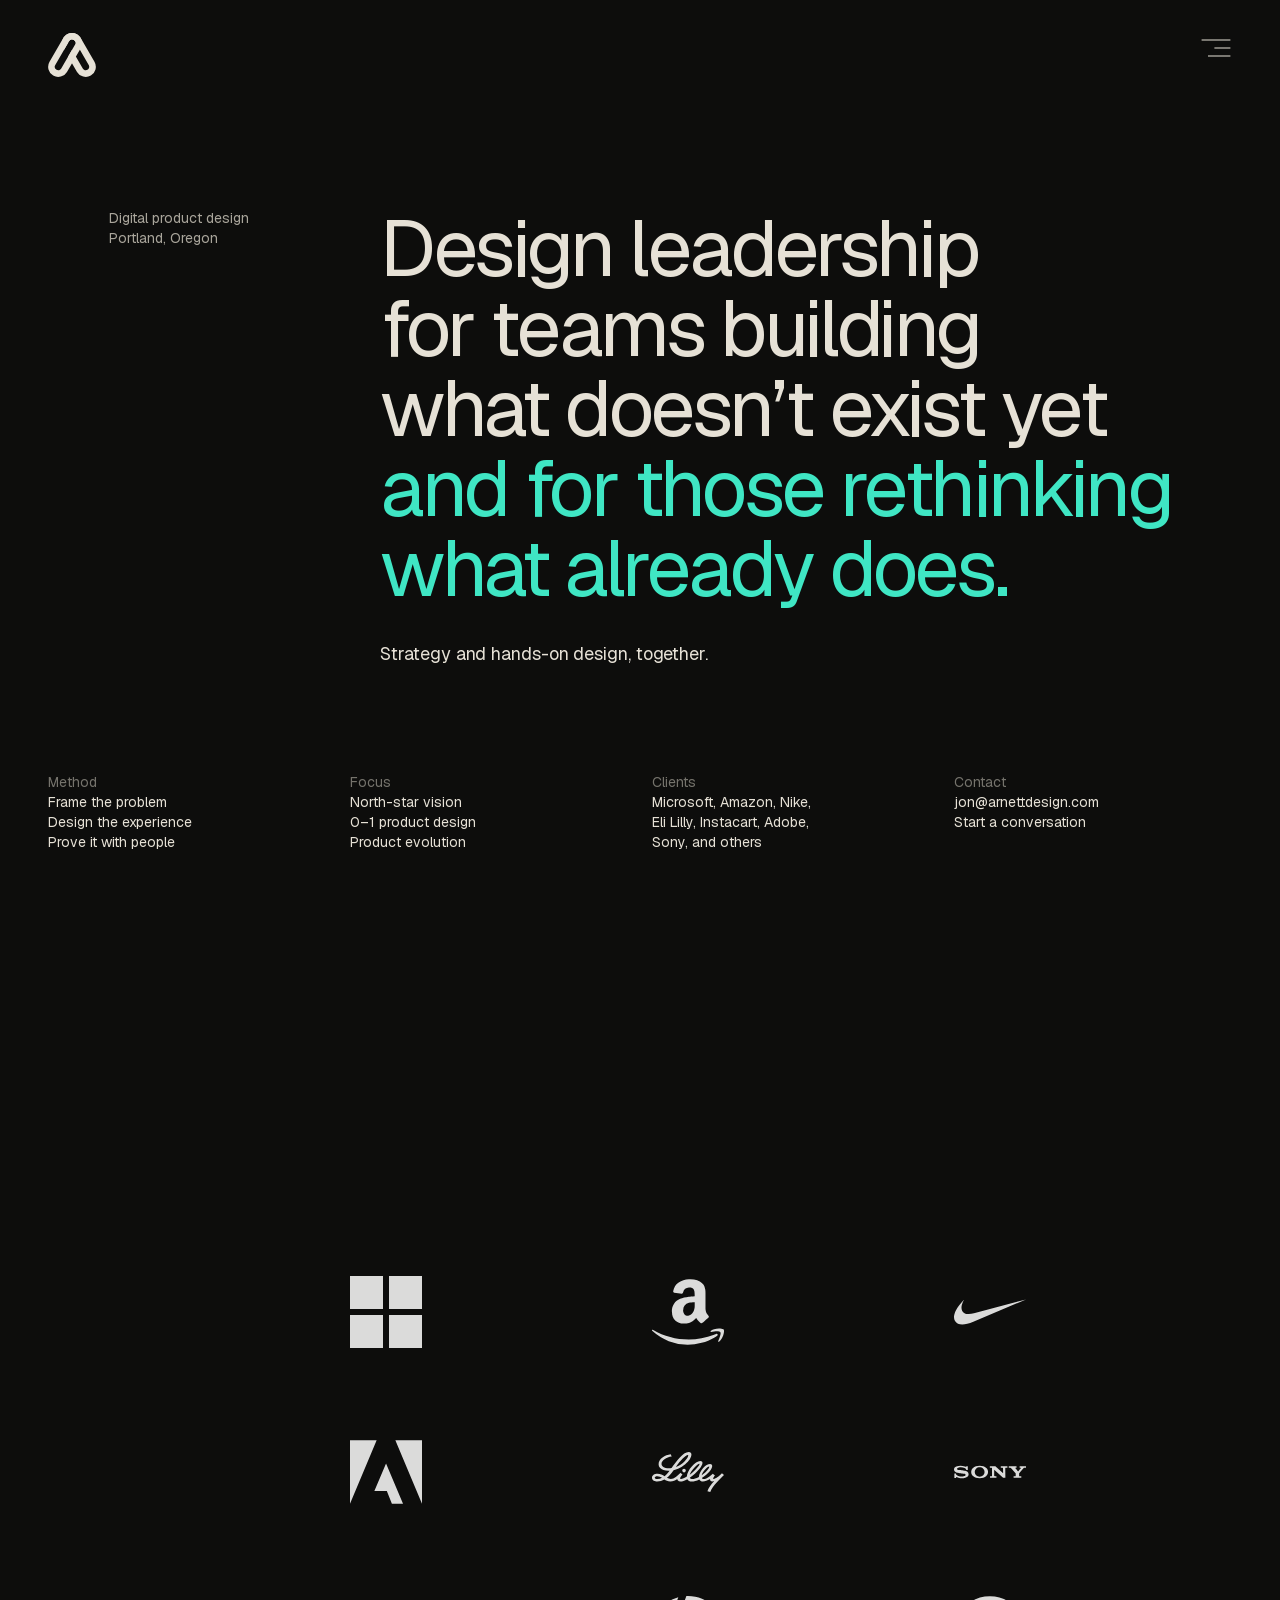
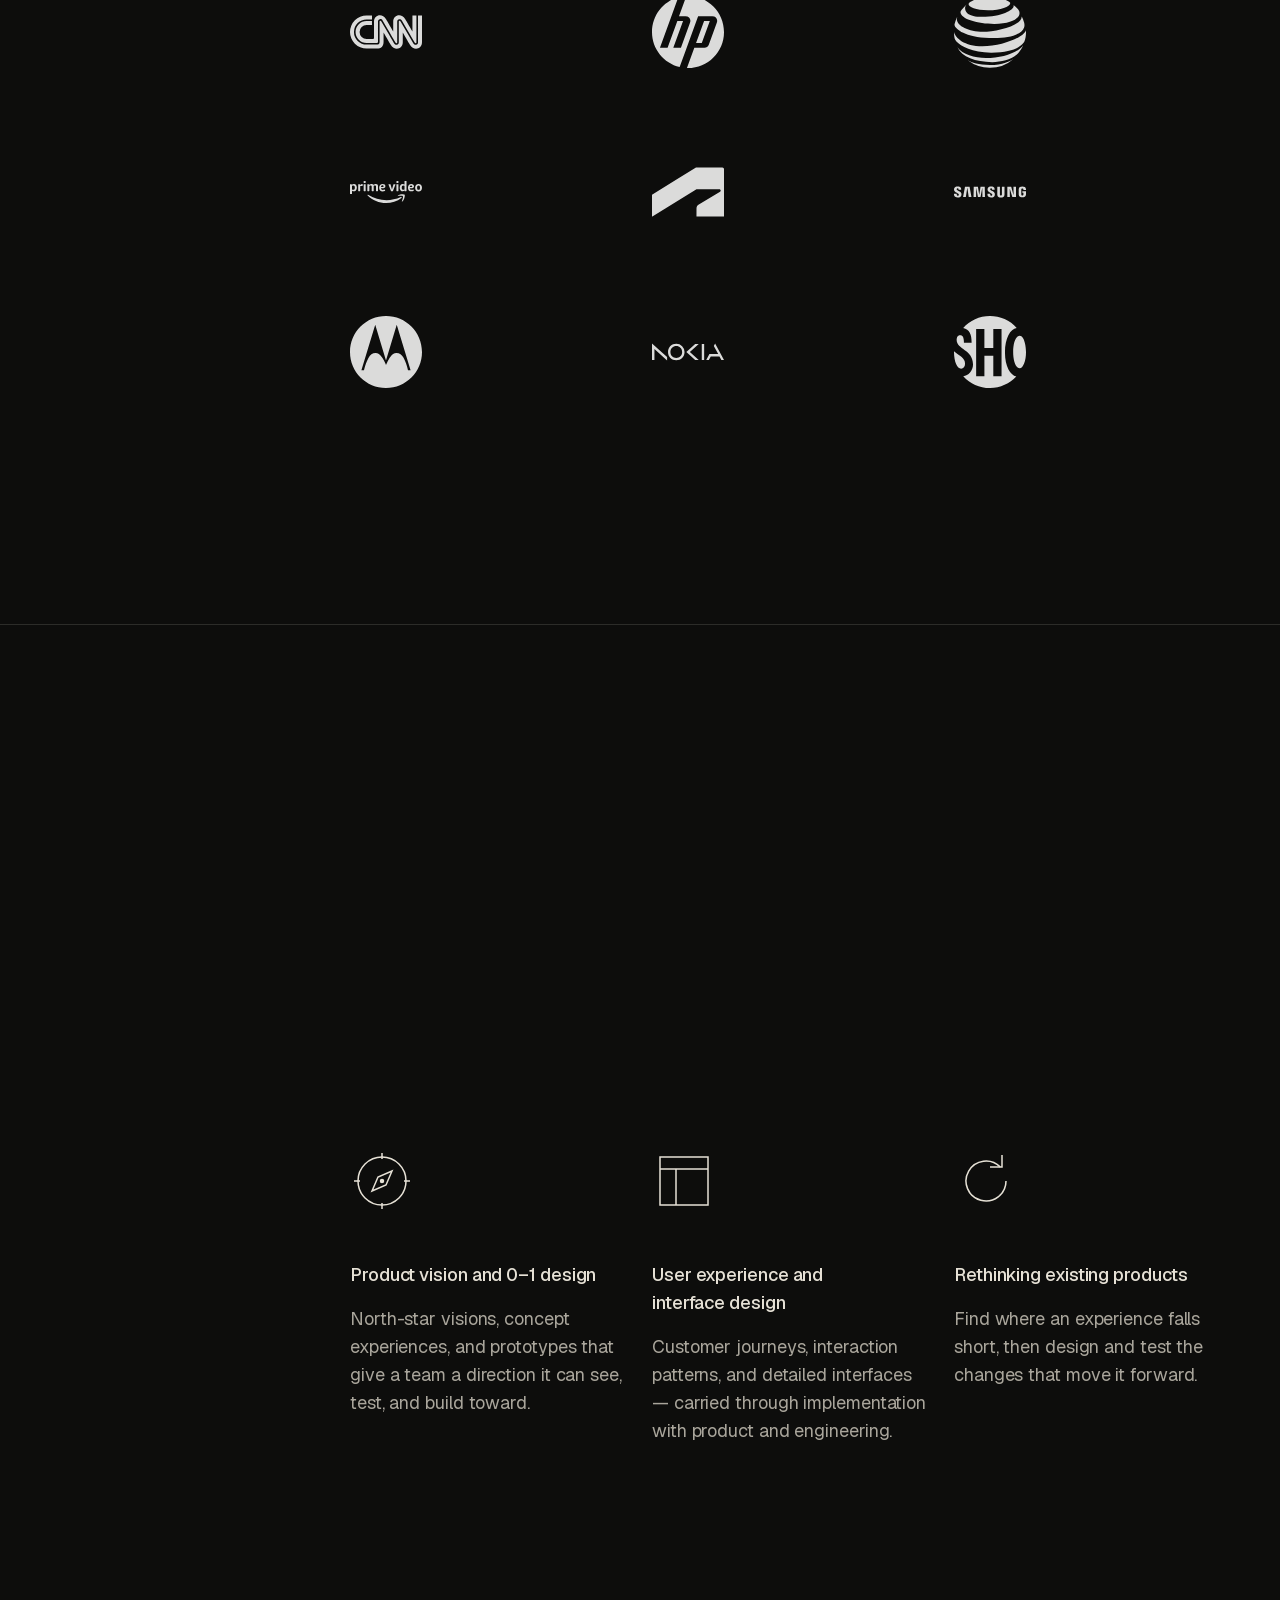
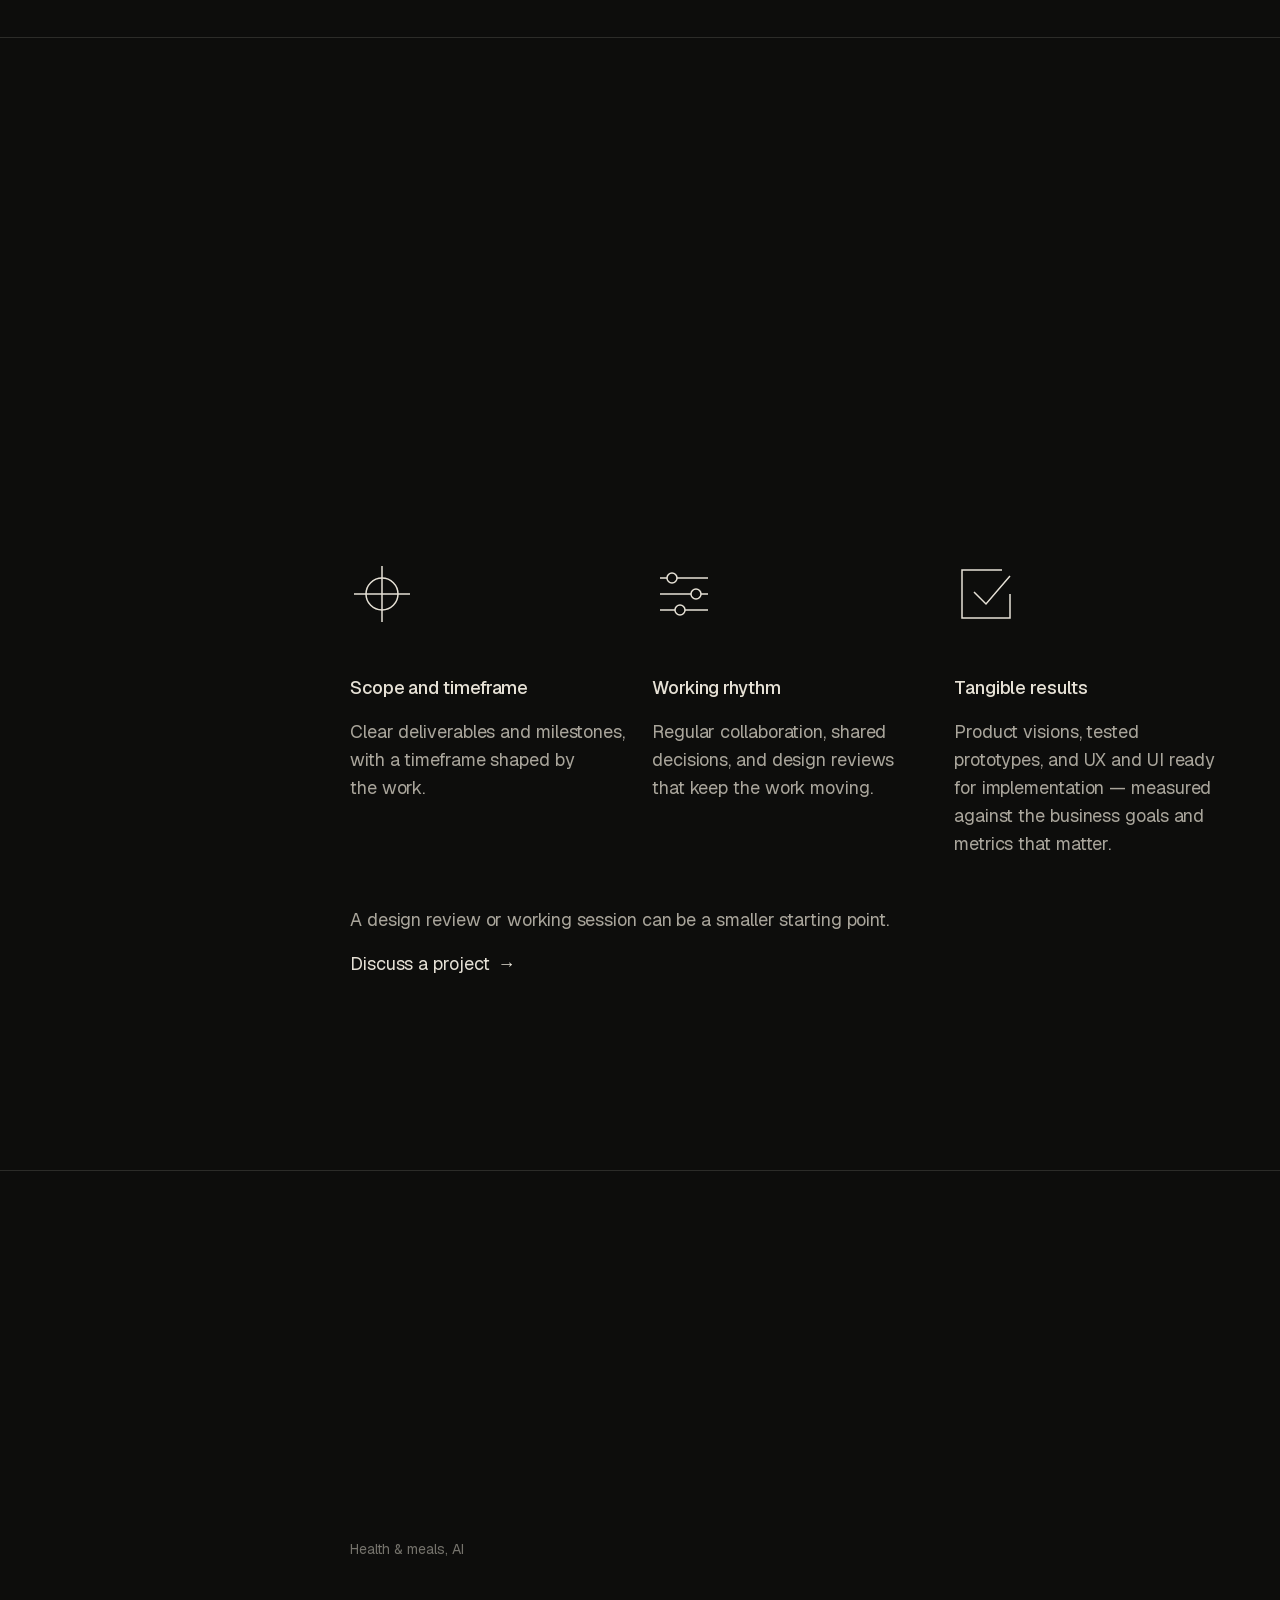
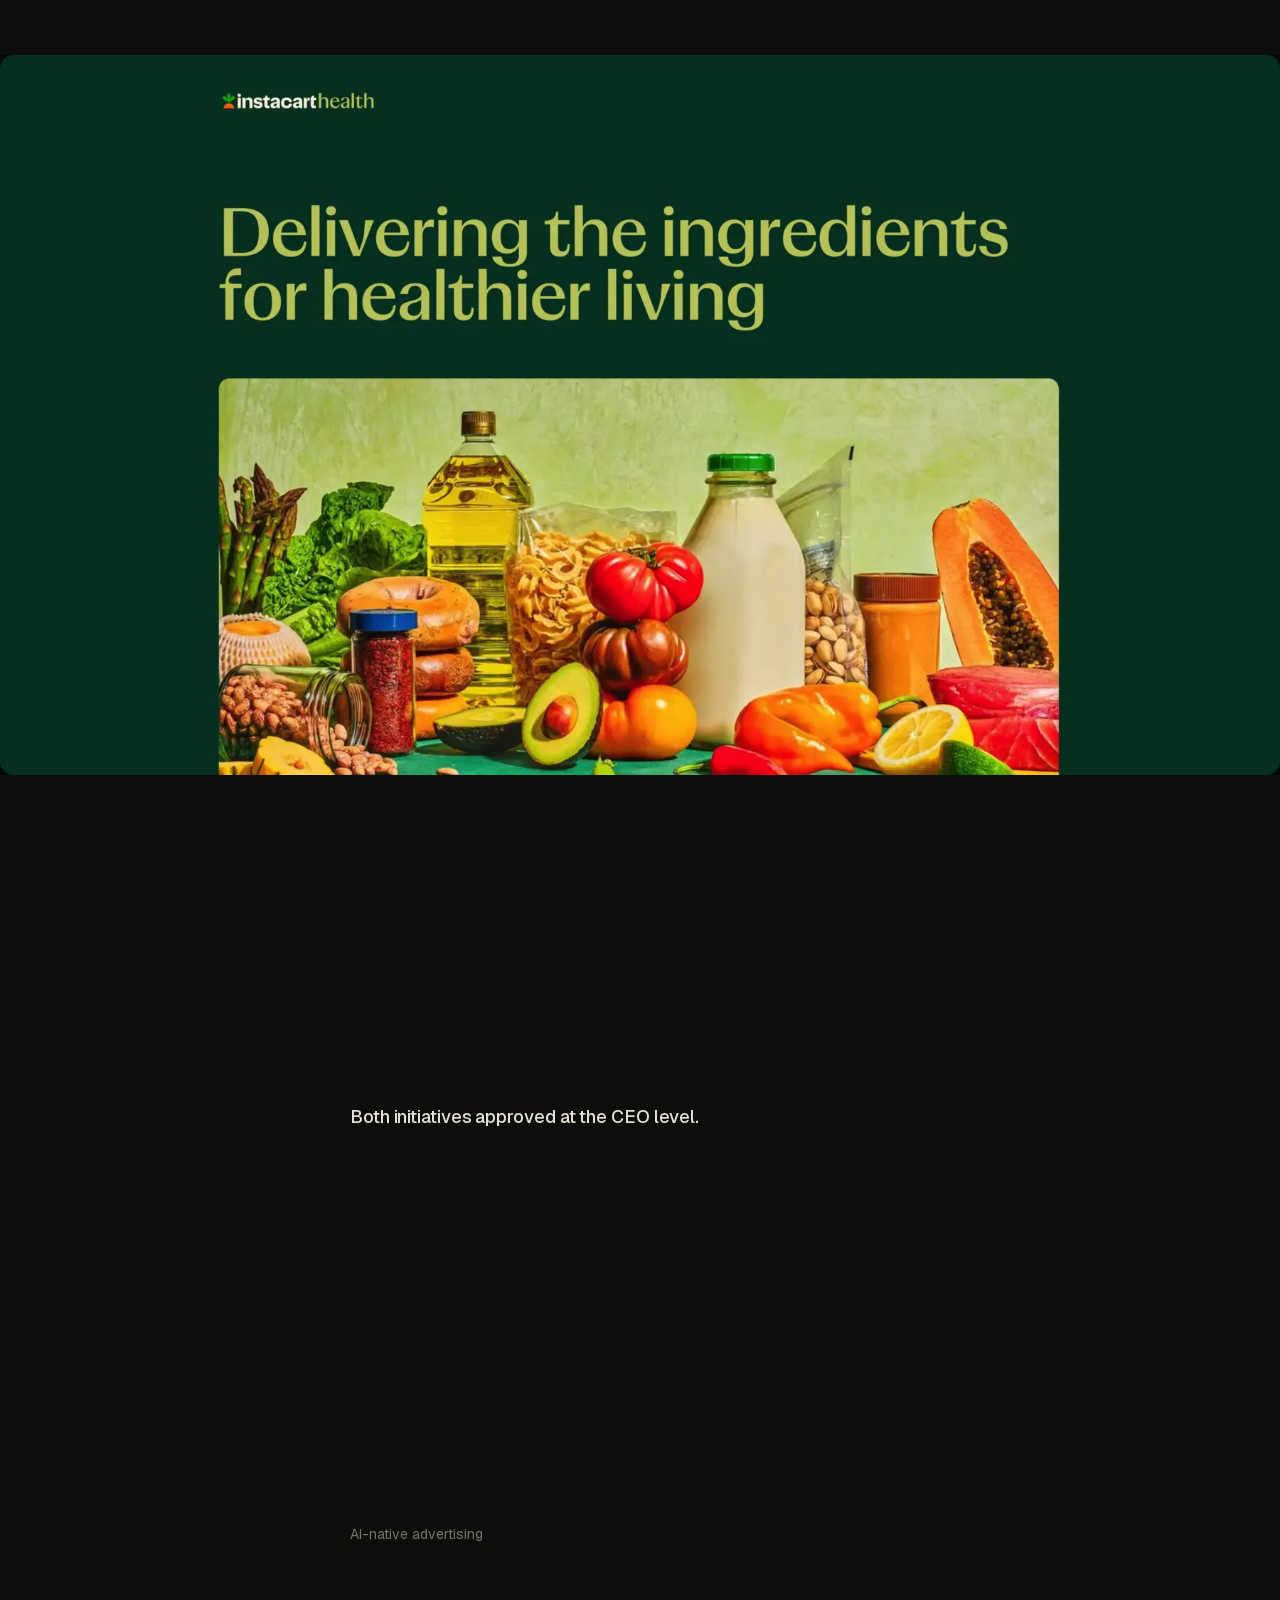
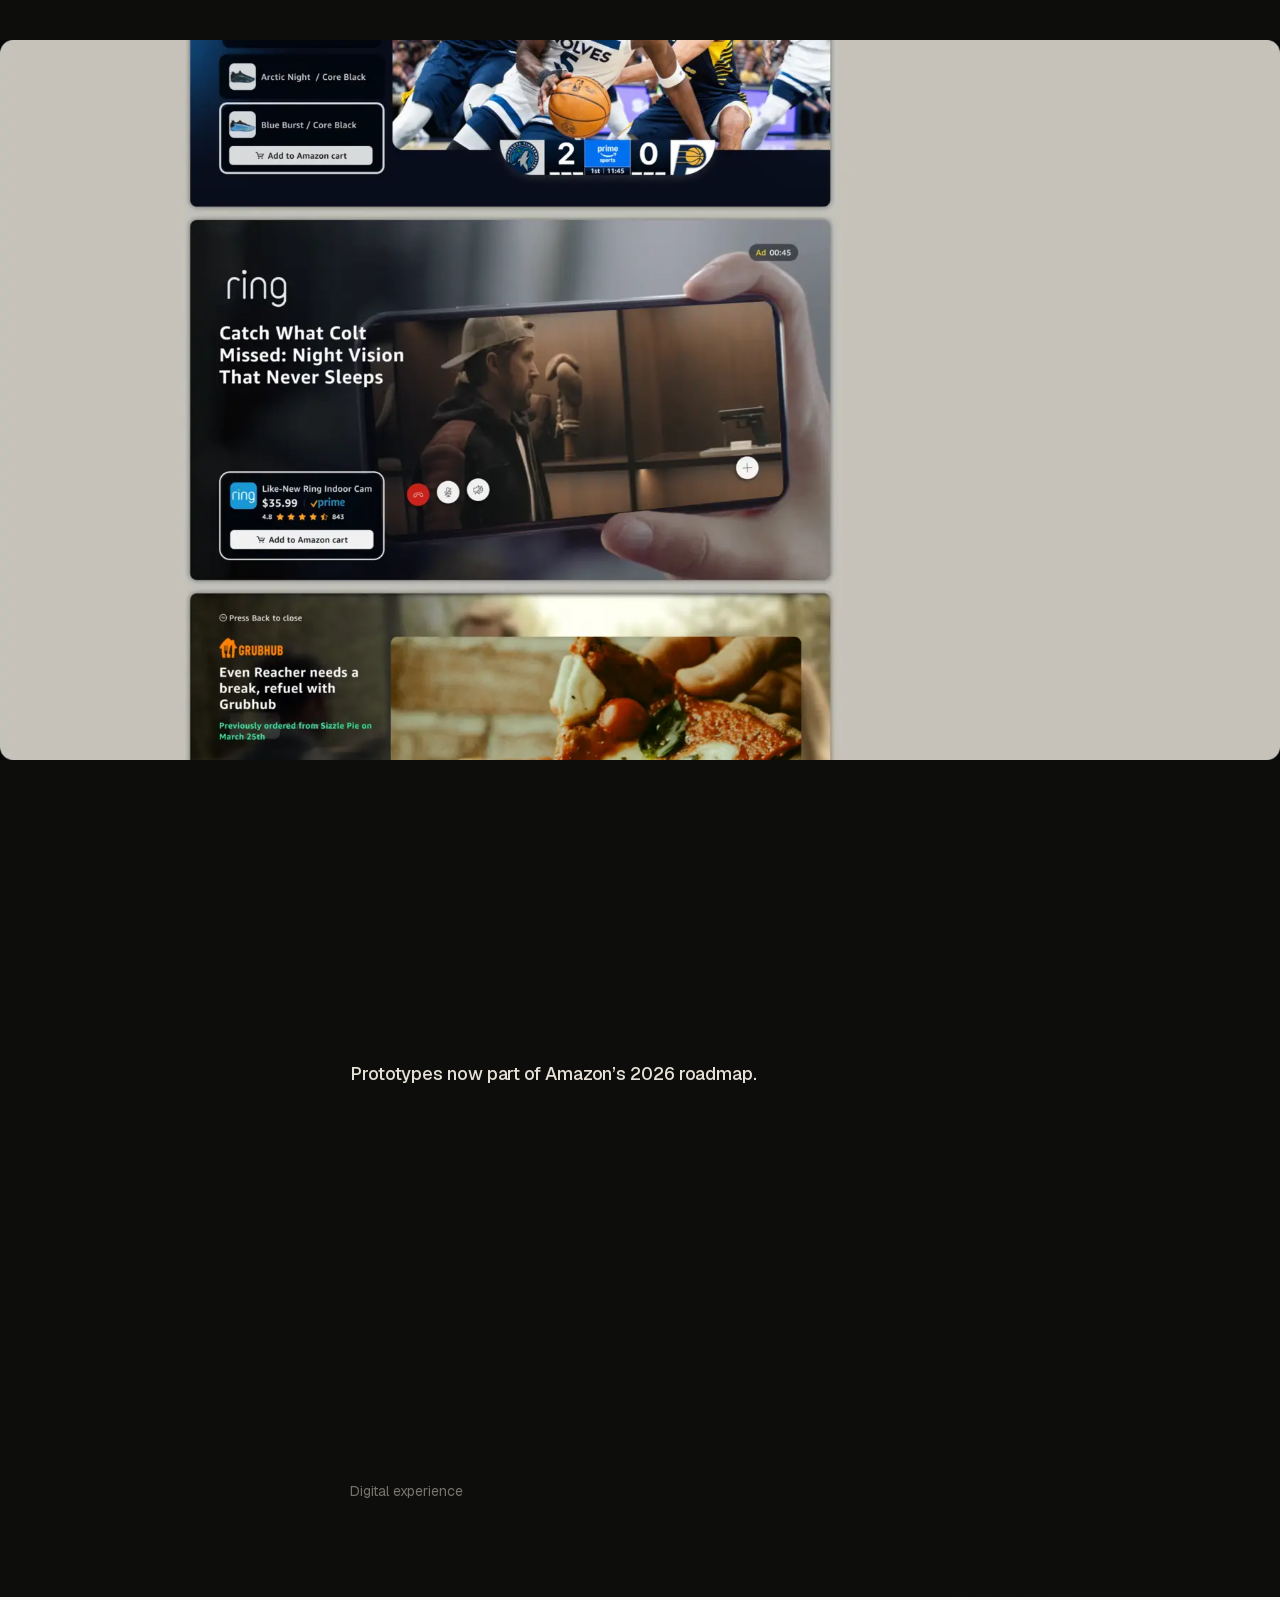
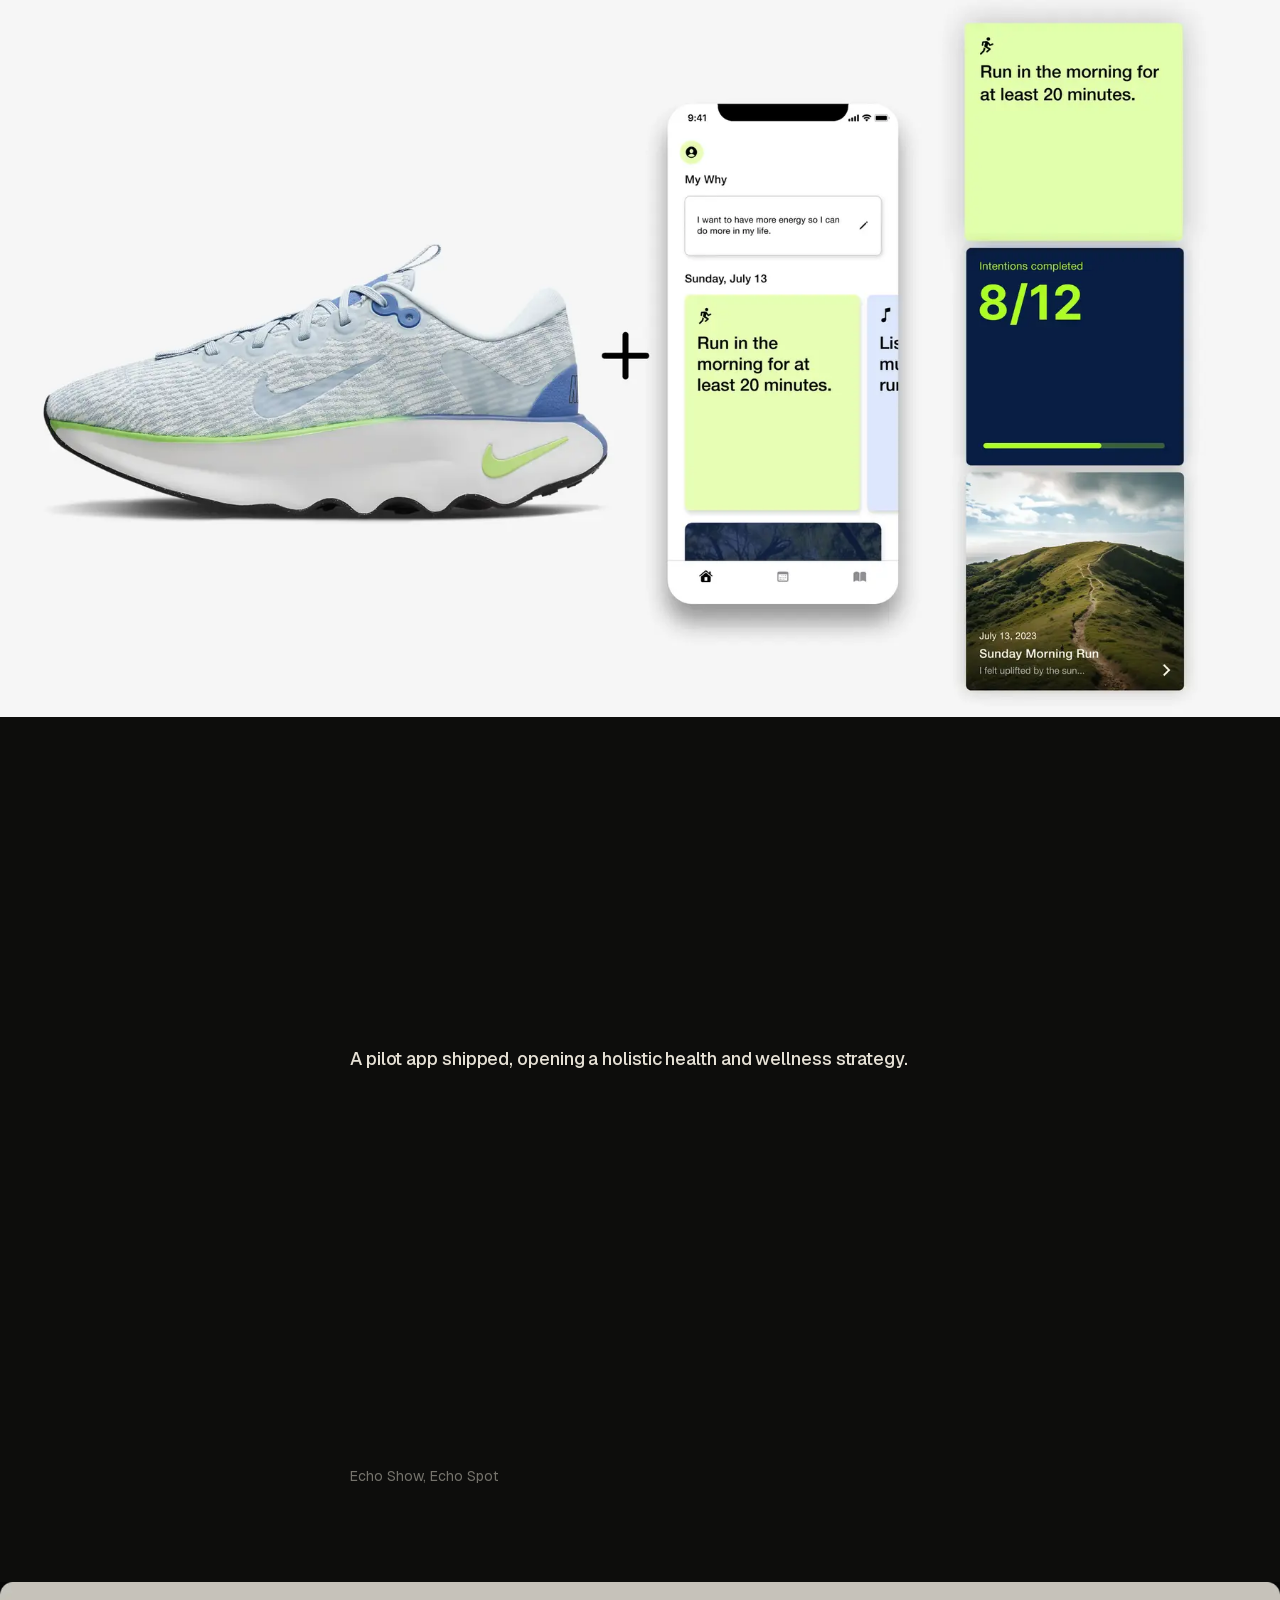
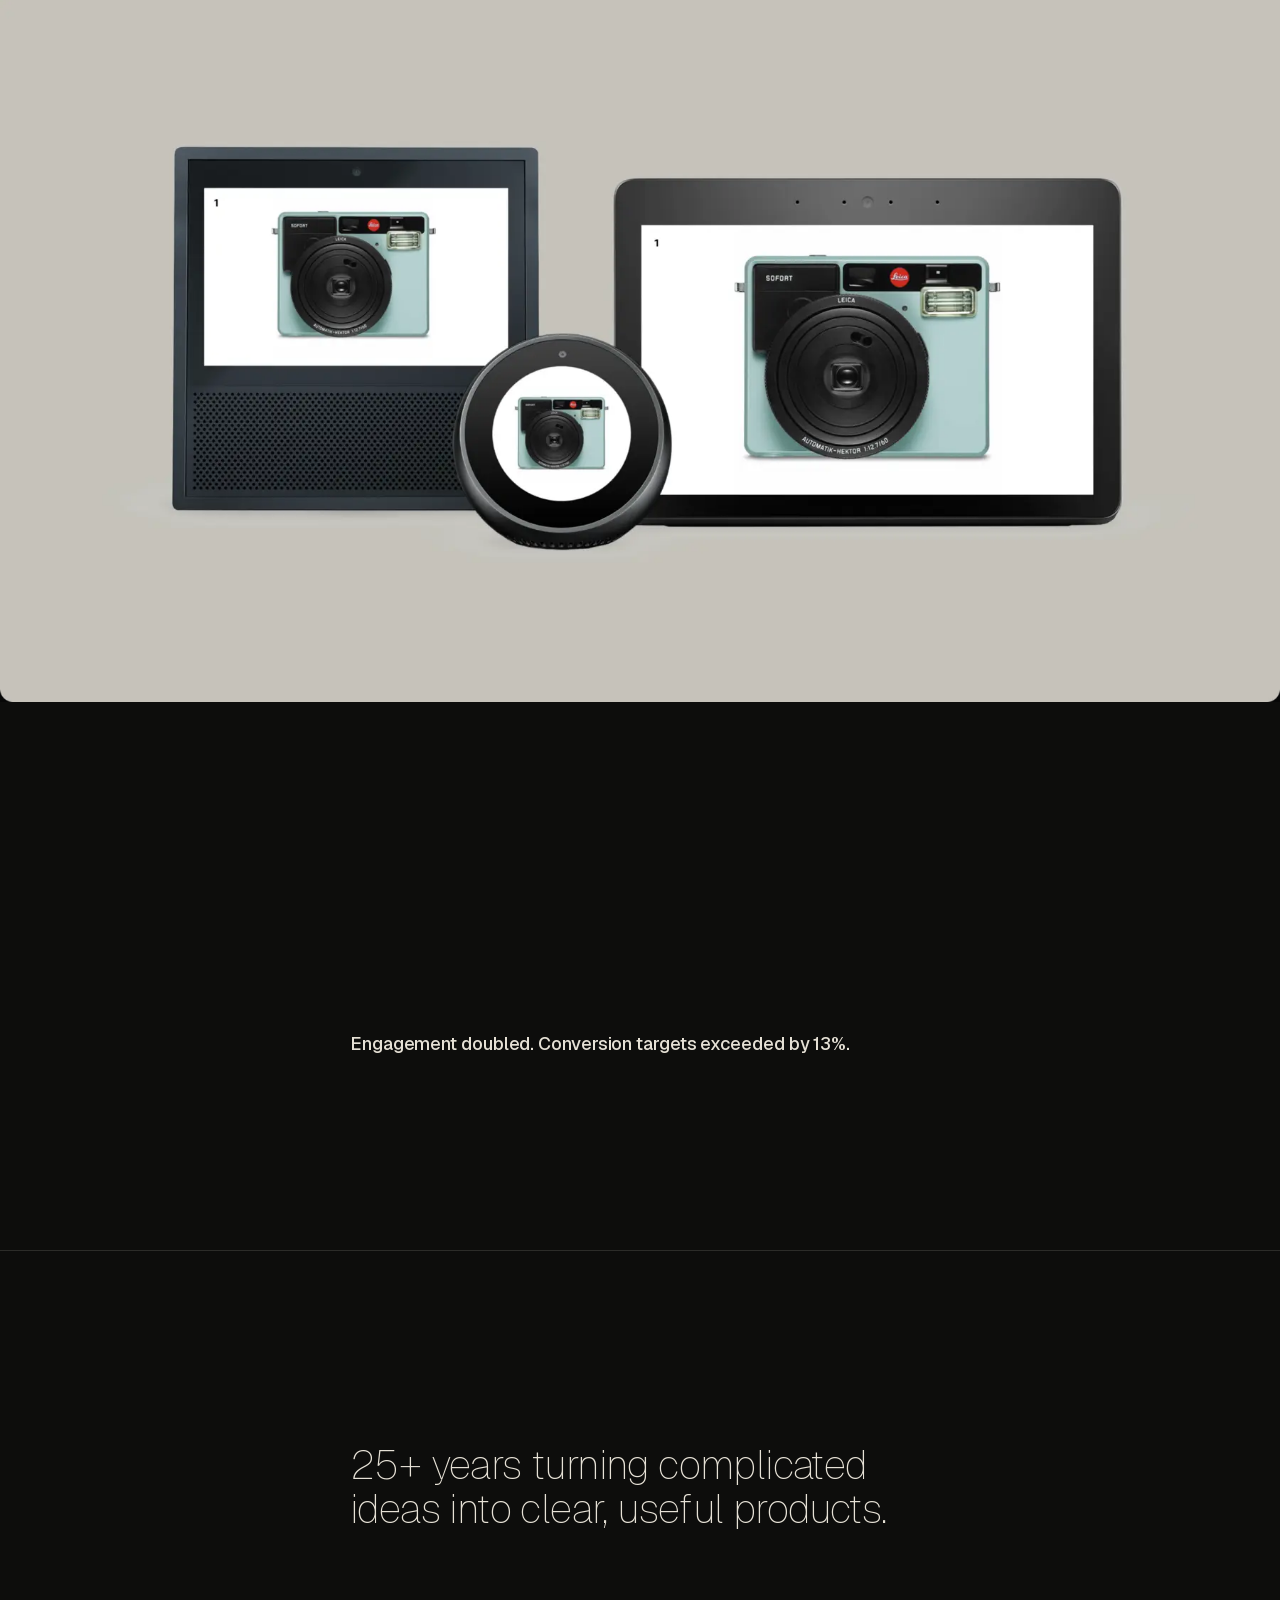
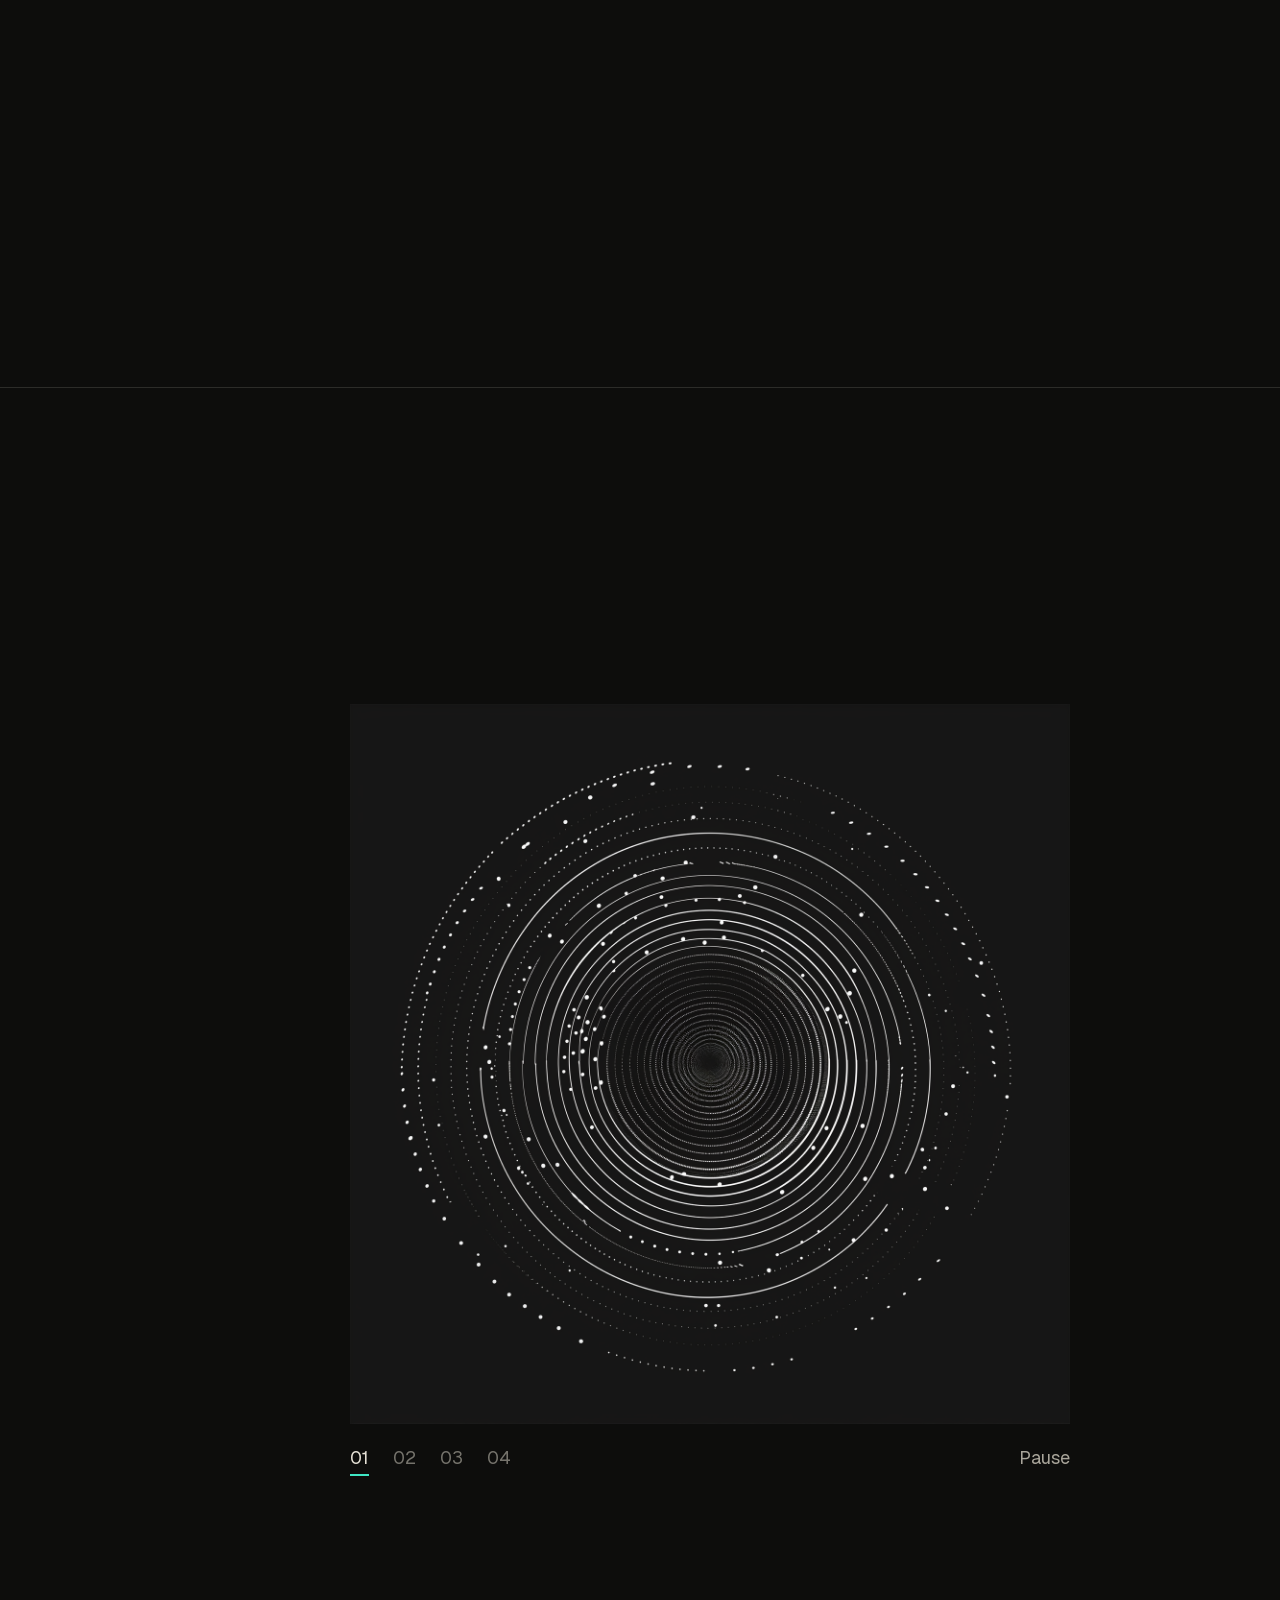
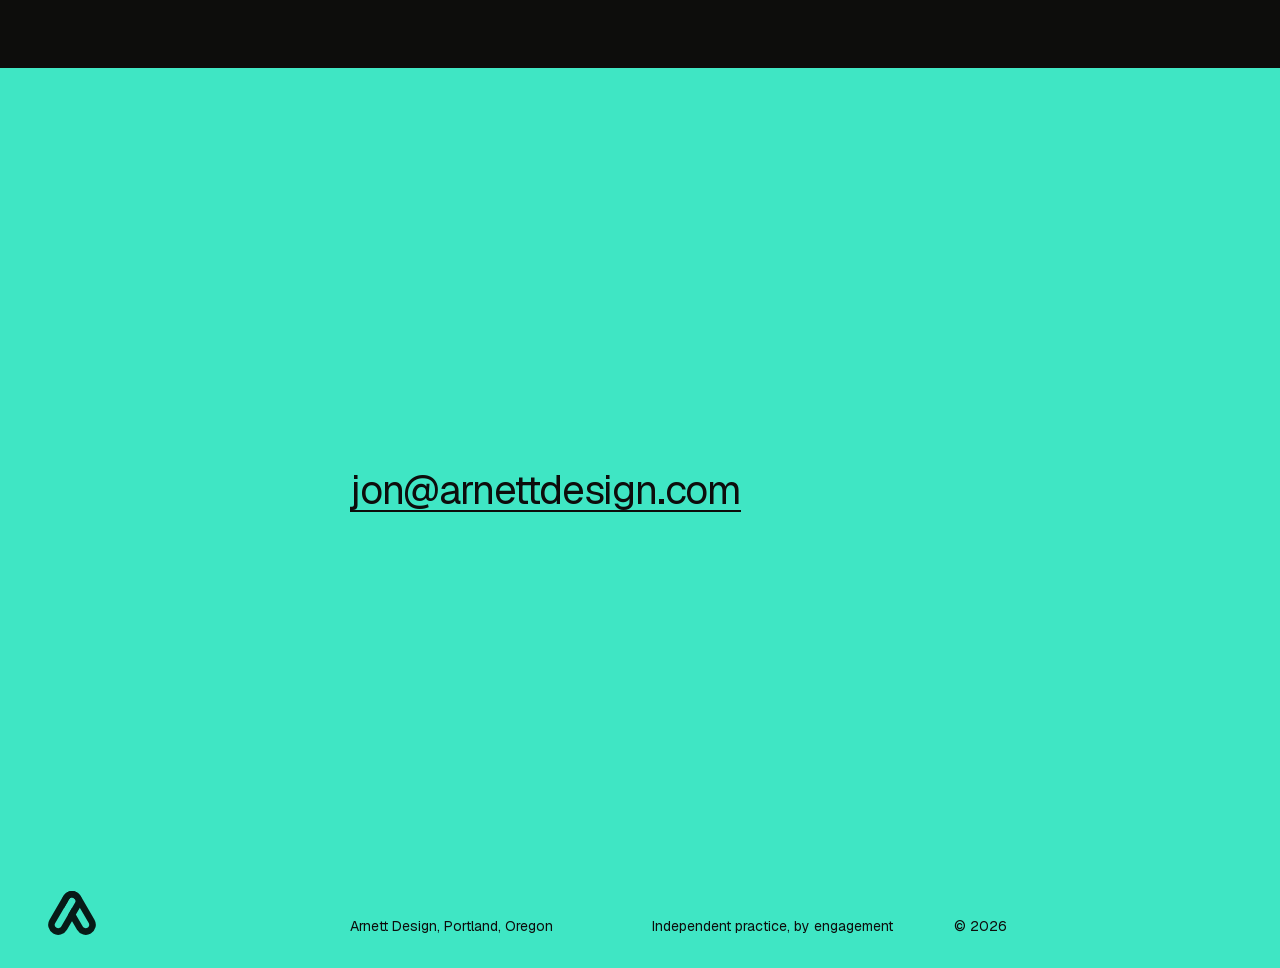
==== index.html @ 7fd564e4 "Initial commit — Arnett Design site" ====
<!doctype html>
<html lang="en">
<head>
  <meta charset="utf-8">
  <meta name="viewport" content="width=device-width, initial-scale=1">
  <title>Arnett Design — Digital product design and design leadership</title>
  <meta name="description" content="Arnett Design — director-level design leadership and principal-level product design for teams building new products and rethinking existing ones. Jon Arnett, Portland, Oregon.">
  <link rel="canonical" href="https://www.arnettdesign.com/">
  <meta name="theme-color" content="#0d0d0c">
  <meta property="og:type" content="website">
  <meta property="og:site_name" content="Arnett Design">
  <meta property="og:url" content="https://www.arnettdesign.com/">
  <meta property="og:title" content="Arnett Design — Digital product design and design leadership">
  <meta property="og:description" content="Arnett Design — director-level design leadership and principal-level product design for teams building new products and rethinking existing ones. Jon Arnett, Portland, Oregon.">
  <meta property="og:image" content="https://www.arnettdesign.com/og-image.png">
  <meta property="og:image:width" content="1200">
  <meta property="og:image:height" content="630">
  <meta name="twitter:card" content="summary_large_image">
  <link rel="icon" href="favicon.svg" type="image/svg+xml">
  <link rel="icon" href="favicon-32.png" sizes="32x32" type="image/png">
  <link rel="apple-touch-icon" href="apple-touch-icon.png">
  <link rel="preload" href="fonts/geist-latin-variable.woff2" as="font" type="font/woff2" crossorigin>
  <link rel="stylesheet" href="css/site.css">
  <script>document.documentElement.classList.add('js');</script>
  <script src="js/site.js" defer></script>
  <script defer src="/_vercel/insights/script.js"></script>
</head>
<body>
<a class="skip" href="#main">Skip to content</a>
<div class="cover" aria-hidden="true"></div>

<header class="ad-grid masthead">
  <a href="#top" aria-label="Arnett Design, home"><img src="assets/brand/arnett-mark.svg" alt="" width="48" height="46"></a>
  <button type="button" class="icon-btn" data-menu-open aria-label="Open menu" aria-expanded="false" aria-controls="menu">
    <svg viewBox="0 0 40 32" fill="none" stroke="currentColor" stroke-width="1.5" aria-hidden="true"><path d="M2 6h36M18 16h20M10 26h28"/></svg>
  </button>
</header>

<div class="menu" id="menu" role="dialog" aria-modal="true" aria-label="Site navigation">
  <div class="ad-grid menu-top">
    <a href="#top" class="ad-label ad-col-label" data-menu-close>Arnett Design</a>
    <button type="button" class="icon-btn" data-menu-close aria-label="Close menu">
      <svg viewBox="0 0 40 40" fill="none" stroke="currentColor" stroke-width="1.5" aria-hidden="true"><path d="M6 6l28 28M6 34L34 6"/></svg>
    </button>
  </div>
  <nav class="ad-grid menu-nav" aria-label="Primary">
    <span class="ad-label ad-quiet">01</span><a href="#approach" class="ad-display" data-menu-link data-menu-close>Approach</a>
    <span class="ad-label ad-quiet">02</span><a href="#working-together" class="ad-display" data-menu-link data-menu-close>Working together</a>
    <span class="ad-label ad-quiet">03</span><a href="#work" class="ad-display" data-menu-link data-menu-close>Selected work</a>
    <span class="ad-label ad-quiet">04</span><a href="#profile" class="ad-display" data-menu-link data-menu-close>Profile</a>
    <span class="ad-label ad-quiet">05</span><a href="#contact" class="ad-display" data-menu-link data-menu-close>Contact</a>
  </nav>
</div>

<main id="main">
  <section id="top" class="hero">
    <div class="ad-grid sec-head" data-hero-out>
      <p class="ad-label ad-muted ad-col-label" data-hero style="transition:opacity 900ms var(--ease-out) 100ms;">Digital product design<br>Portland, Oregon</p>
      <h1 class="ad-display ad-col-content" data-hero-split>Design leadership for teams building what doesn’t exist yet <span class="blade">and for those rethinking what already does.</span></h1>
      <p class="ad-body ad-col-content" data-hero data-hero-up style="transition:opacity 800ms var(--ease-out) 1050ms, transform 800ms var(--ease-out) 1050ms;">Strategy and hands-on design, together.</p>
    </div>
    <div class="hero-meta" data-hero-meta>
      <div data-hero data-hero-up style="transition:opacity 800ms var(--ease-out) 1250ms, transform 800ms var(--ease-out) 1250ms;">
        <dl class="ad-grid">
          <div class="ad-label meta"><dt class="ad-quiet">Method</dt><dd>Frame the problem</dd><dd>Design the experience</dd><dd>Prove it with people</dd></div>
          <div class="ad-label meta"><dt class="ad-quiet">Focus</dt><dd>North-star vision</dd><dd>0–1 product design</dd><dd>Product evolution</dd></div>
          <div class="ad-label meta"><dt class="ad-quiet">Clients</dt><dd>Microsoft, Amazon, Nike,</dd><dd>Eli Lilly, Instacart, Adobe,</dd><dd>Sony, and others</dd></div>
          <div class="ad-label meta"><dt class="ad-quiet">Contact</dt><dd><a href="mailto:jon@arnettdesign.com">jon@arnettdesign.com</a></dd><dd><a href="#contact">Start a conversation</a></dd></div>
        </dl>
      </div>
    </div>
  </section>

  <section id="clients" class="ad-section">
    <div class="ad-grid sec-head">
      <p class="ad-label ad-col-label">Clients</p>
      <div class="ad-col-content sec-content">
        <h2 class="ad-heading">Selected clients and teams.</h2>
        <div class="sec-body">
          <ul class="clients">
            <li class="ad-client-cell"><div class="rule rule-abs" data-rule data-i="0"></div><img src="assets/clients/microsoft.svg" alt="Microsoft" loading="lazy" width="72" height="72"></li>
            <li class="ad-client-cell"><div class="rule rule-abs" data-rule data-i="1"></div><img src="assets/clients/amazon.svg" alt="Amazon" loading="lazy" width="72" height="72"></li>
            <li class="ad-client-cell"><div class="rule rule-abs" data-rule data-i="2"></div><img src="assets/clients/nike.svg" alt="Nike" loading="lazy" width="72" height="72"></li>
            <li class="ad-client-cell"><div class="rule rule-abs" data-rule data-i="0"></div><img src="assets/clients/adobe.svg" alt="Adobe" loading="lazy" width="72" height="72"></li>
            <li class="ad-client-cell"><div class="rule rule-abs" data-rule data-i="1"></div><img src="assets/clients/lilly.svg" alt="Eli Lilly" loading="lazy" width="72" height="72"></li>
            <li class="ad-client-cell"><div class="rule rule-abs" data-rule data-i="2"></div><img src="assets/clients/sony.svg" alt="Sony" loading="lazy" width="72" height="72"></li>
            <li class="ad-client-cell"><div class="rule rule-abs" data-rule data-i="0"></div><img src="assets/clients/cnn.svg" alt="CNN" loading="lazy" width="72" height="72"></li>
            <li class="ad-client-cell"><div class="rule rule-abs" data-rule data-i="1"></div><img src="assets/clients/hp.svg" alt="HP" loading="lazy" width="72" height="72"></li>
            <li class="ad-client-cell"><div class="rule rule-abs" data-rule data-i="2"></div><img src="assets/clients/atandt.svg" alt="AT&amp;T" loading="lazy" width="72" height="72"></li>
            <li class="ad-client-cell"><div class="rule rule-abs" data-rule data-i="0"></div><img src="assets/clients/primevideo.svg" alt="Prime Video" loading="lazy" width="72" height="72"></li>
            <li class="ad-client-cell"><div class="rule rule-abs" data-rule data-i="1"></div><img src="assets/clients/autodesk.svg" alt="Autodesk" loading="lazy" width="72" height="72"></li>
            <li class="ad-client-cell"><div class="rule rule-abs" data-rule data-i="2"></div><img src="assets/clients/samsung.svg" alt="Samsung" loading="lazy" width="72" height="72"></li>
            <li class="ad-client-cell"><div class="rule rule-abs" data-rule data-i="0"></div><img src="assets/clients/motorola.svg" alt="Motorola" loading="lazy" width="72" height="72"></li>
            <li class="ad-client-cell"><div class="rule rule-abs" data-rule data-i="1"></div><img src="assets/clients/nokia.svg" alt="Nokia" loading="lazy" width="72" height="72"></li>
            <li class="ad-client-cell"><div class="rule rule-abs" data-rule data-i="2"></div><img src="assets/clients/showtime.svg" alt="Showtime" loading="lazy" width="72" height="72"></li>
          </ul>
        </div>
      </div>
    </div>
  </section>

  <section id="approach" class="ad-section">
    <div class="ad-grid sec-head">
      <p class="ad-label ad-col-label"><span class="ad-quiet" style="margin-right:var(--space-2);">01</span>Approach</p>
      <div class="ad-col-content sec-content">
        <h2 class="ad-heading">From product vision to user experience.</h2>
        <p class="ad-body">I help teams decide what to build, then design it — from the first vision through the shipped interface. Fluency in research runs through all of it: knowing what to ask, reading what customers say against what they do, and turning that into direction a team can act on.</p>
        <div class="sec-body">
          <dl class="services">
          <div class="ad-service"><div class="rule rule-abs" data-rule data-i="0"></div>
            <svg viewBox="0 0 64 64" fill="none" stroke="currentColor" stroke-width="1.5" aria-hidden="true" data-icon="compass"><circle data-p="ring" pathLength="1" cx="32" cy="32" r="24"/><path data-p="ticks" d="M32 4v6M32 54v6M4 32h6M54 32h6"/><g data-p="needle"><path d="M42 22l-6 14-14 6 6-14z"/><circle cx="32" cy="32" r="1.5" fill="currentColor"/></g></svg>
            <dt class="ad-body">Product vision and 0–1 design</dt>
            <dd class="ad-body ad-muted">North-star visions, concept experiences, and prototypes that give a team a direction it can see, test, and build toward.</dd>
          </div>
          <div class="ad-service"><div class="rule rule-abs" data-rule data-i="1"></div>
            <svg viewBox="0 0 64 64" fill="none" stroke="currentColor" stroke-width="1.5" aria-hidden="true" data-icon="frame"><rect data-p="box" pathLength="1" x="8" y="8" width="48" height="48"/><path data-p="head" pathLength="1" d="M8 20h48"/><path data-p="col" pathLength="1" d="M24 20v36"/></svg>
            <dt class="ad-body">User experience and interface design</dt>
            <dd class="ad-body ad-muted">Customer journeys, interaction patterns, and detailed interfaces — carried through implementation with product and engineering.</dd>
          </div>
          <div class="ad-service"><div class="rule rule-abs" data-rule data-i="2"></div>
            <svg viewBox="0 0 64 64" fill="none" stroke="currentColor" stroke-width="1.5" aria-hidden="true" data-icon="cycle"><g data-p="spin"><path data-p="arc" pathLength="1" d="M52 32a20 20 0 1 1-5.86-14.14"/><path data-p="head" d="M48 6v12H36"/></g></svg>
            <dt class="ad-body">Rethinking existing products</dt>
            <dd class="ad-body ad-muted">Find where an experience falls short, then design and test the changes that move it forward.</dd>
          </div>
          </dl>
        </div>
      </div>
    </div>
  </section>

  <section id="working-together" class="ad-section">
    <div class="ad-grid sec-head">
      <p class="ad-label ad-col-label"><span class="ad-quiet" style="margin-right:var(--space-2);">02</span>Working together</p>
      <div class="ad-col-content sec-content">
        <h2 class="ad-heading">Part of the team. Accountable for the work.</h2>
        <p class="ad-body">Director-level leadership and principal-level product design, working as part of your team. We align on the scope, timeframe, and outcomes, then collaborate with product, engineering, research, and business partners to deliver the work.</p>
        <div class="sec-body">
          <dl class="services">
          <div class="ad-service"><div class="rule rule-abs" data-rule data-i="0"></div>
            <svg viewBox="0 0 64 64" fill="none" stroke="currentColor" stroke-width="1.5" aria-hidden="true" data-icon="scope"><circle data-p="ring" cx="32" cy="32" r="16"/><path data-p="v" pathLength="1" d="M32 4v56"/><path data-p="h" pathLength="1" d="M4 32h56"/></svg>
            <dt class="ad-body">Scope and timeframe</dt>
            <dd class="ad-body ad-muted">Clear deliverables and milestones, with a timeframe shaped by the work.</dd>
          </div>
          <div class="ad-service"><div class="rule rule-abs" data-rule data-i="1"></div>
            <svg viewBox="0 0 64 64" fill="none" stroke="currentColor" stroke-width="1.5" aria-hidden="true" data-icon="sliders"><path data-p="lines" pathLength="1" d="M8 16h48M8 32h48M8 48h48"/><circle data-p="k1" cx="20" cy="16" r="5" fill="var(--surface-page)"/><circle data-p="k2" cx="44" cy="32" r="5" fill="var(--surface-page)"/><circle data-p="k3" cx="28" cy="48" r="5" fill="var(--surface-page)"/></svg>
            <dt class="ad-body">Working rhythm</dt>
            <dd class="ad-body ad-muted">Regular collaboration, shared decisions, and design reviews that keep the work moving.</dd>
          </div>
          <div class="ad-service"><div class="rule rule-abs" data-rule data-i="2"></div>
            <svg viewBox="0 0 64 64" fill="none" stroke="currentColor" stroke-width="1.5" aria-hidden="true" data-icon="check"><path data-p="box" pathLength="1" d="M48 8H8v48h48V32"/><path data-p="tick" pathLength="1" d="M20 30l12 12L56 14"/></svg>
            <dt class="ad-body">Tangible results</dt>
            <dd class="ad-body ad-muted">Product visions, tested prototypes, and UX and UI ready for implementation — measured against the business goals and metrics that matter.</dd>
          </div>
          </dl>
          <p class="ad-body ad-muted cta-note">A design review or working session can be a smaller starting point.</p>
          <div class="cta"><a href="mailto:jon@arnettdesign.com" class="ad-body text-link"><span>Discuss a project</span><span aria-hidden="true">→</span></a></div>
        </div>
      </div>
    </div>
  </section>

  <section id="work" class="ad-section">
    <div class="ad-grid">
      <p class="ad-label ad-col-label"><span class="ad-quiet" style="margin-right:var(--space-2);">03</span>Selected work</p>
    </div>
    <article id="w01" class="case">
      <div class="ad-grid case-head">
        <p class="ad-label ad-col-label">Instacart</p>
        <div class="ad-col-content case-title">
          <h3 class="ad-heading">The shift from convenience to AI-driven care.</h3>
          <p class="ad-label ad-quiet">Health &amp; meals, AI</p>
        </div>
      </div>
      <div class="reveal" data-reveal><img src="assets/work/instacart.webp" alt="Instacart health and meals experience" loading="lazy"></div>
      <div class="ad-grid case-body">
        <div class="ad-col-content case-ps">
          <p class="ad-body ad-case-p p-a">Grocery is one of the most personal categories in commerce. What you buy reflects how you live — your health, your family, your habits. Instacart sits at the intersection of all of it, with the scale to do something no grocery platform has done before.</p>
          <p class="ad-body ad-case-p p-b">I led design for two initiatives redefining how Instacart serves customers around health and meals — using AI to personalize the experience around real dietary needs, from discovery through purchase. Built through design sprints, rapid prototyping, and continuous customer feedback.</p>
        </div>
        <p class="ad-label ad-quiet ad-col-label outcome-label">Outcome</p>
        <p class="ad-body ad-col-content outcome">Both initiatives approved at the CEO level.</p>
      </div>
    </article>
    <article id="w02" class="case">
      <div class="ad-grid case-rule"><div class="rule ad-col-full" data-rule data-i="0"></div></div>
      <div class="ad-grid case-head">
        <p class="ad-label ad-col-label">Prime Video</p>
        <div class="ad-col-content case-title">
          <h3 class="ad-heading">What does AI-native advertising look like inside a streaming experience?</h3>
          <p class="ad-label ad-quiet">AI-native advertising</p>
        </div>
      </div>
      <div class="reveal" data-reveal><img src="assets/work/prime-video.webp" alt="Prime Video interactive advertising concept" loading="lazy"></div>
      <div class="ad-grid case-body">
        <div class="ad-col-content case-ps">
          <p class="ad-body ad-case-p p-a">Nobody knew. There was no brief, no category, no precedent. I led the initiative internally — developing the strategic vision, writing the initial brief, and defining the opportunity space before the first pixel was designed.</p>
          <p class="ad-body ad-case-p p-b">Working with an internal design team and an external agency, we moved from early concepts to VP-approved prototypes. The question became the product.</p>
        </div>
        <p class="ad-label ad-quiet ad-col-label outcome-label">Outcome</p>
        <p class="ad-body ad-col-content outcome">Prototypes now part of Amazon’s 2026 roadmap.</p>
      </div>
    </article>
    <article id="w03" class="case">
      <div class="ad-grid case-rule"><div class="rule ad-col-full" data-rule data-i="0"></div></div>
      <div class="ad-grid case-head">
        <p class="ad-label ad-col-label">Nike</p>
        <div class="ad-col-content case-title">
          <h3 class="ad-heading">Helping beginner runners form a habit — before they’d ever call themselves runners.</h3>
          <p class="ad-label ad-quiet">Digital experience</p>
        </div>
      </div>
      <div class="reveal" data-reveal><img src="assets/work/nike.webp" alt="Nike running shoe beside the pilot running app" loading="lazy"></div>
      <div class="ad-grid case-body">
        <div class="ad-col-content case-ps">
          <p class="ad-body ad-case-p p-a">Nike had an underserved audience hiding in plain sight: women who were curious about running but never stuck with it. Not for lack of motivation — but because every existing Nike digital experience was built for people who already identified as athletes.</p>
          <p class="ad-body ad-case-p p-b">I led digital experience design and partnered with footwear innovation and sports science to build a product grounded in behavioral science rather than performance metrics.</p>
        </div>
        <p class="ad-label ad-quiet ad-col-label outcome-label">Outcome</p>
        <p class="ad-body ad-col-content outcome">A pilot app shipped, opening a holistic health and wellness strategy.</p>
      </div>
    </article>
    <article id="w04" class="case">
      <div class="ad-grid case-rule"><div class="rule ad-col-full" data-rule data-i="0"></div></div>
      <div class="ad-grid case-head">
        <p class="ad-label ad-col-label">Alexa Shopping</p>
        <div class="ad-col-content case-title">
          <h3 class="ad-heading">The first shopping experience that worked with both your voice and your hands.</h3>
          <p class="ad-label ad-quiet">Echo Show, Echo Spot</p>
        </div>
      </div>
      <div class="reveal" data-reveal><img src="assets/work/alexa-shopping.webp" alt="Alexa Shopping on Echo Show" loading="lazy"></div>
      <div class="ad-grid case-body">
        <div class="ad-col-content case-ps">
          <p class="ad-body ad-case-p p-a">Nobody had shipped multimodal commerce at scale. No interaction patterns existed for browsing and buying across voice and touch simultaneously — in a living room, with no keyboard, no mouse, and no established playbook.</p>
          <p class="ad-body ad-case-p p-b">I led the vision, design, and launch on Echo Show and Echo Spot — inventing the patterns, testing them with real users, and shipping into millions of homes.</p>
        </div>
        <p class="ad-label ad-quiet ad-col-label outcome-label">Outcome</p>
        <p class="ad-body ad-col-content outcome">Engagement doubled. Conversion targets exceeded by 13%.</p>
      </div>
    </article>
  </section>

  <section id="profile" class="ad-section">
    <div class="ad-grid sec-head">
      <p class="ad-label ad-col-label"><span class="ad-quiet" style="margin-right:var(--space-2);">04</span>Profile</p>
      <div class="ad-col-content sec-content">
        <h2 class="ad-heading">25+ years turning complicated ideas into clear, useful products.</h2>
        <div class="sec-body">
          <p class="ad-body ad-case-p p-a">I’m Jon Arnett, a data-driven designer and design leader working from early product vision through shipped experience. I bring director-level leadership and principal-level UX and UI design, informed by user research, customer insight, and product analytics.</p>
          <p class="ad-body ad-case-p p-b">Work at frog and Method shaped my approach to brand and product. Across individual contributor and director roles at Microsoft, Amazon, and Nike Innovation, I’ve designed and led work on products used at scale.</p>
        </div>
      </div>
    </div>
  </section>

  <section id="personal" class="ad-section">
    <div class="ad-grid sec-head">
      <p class="ad-label ad-col-label">Outside the brief</p>
      <div class="ad-col-content sec-content">
        <p class="ad-body">Generative explorations made outside client work.</p>
        <div class="sec-body">
          <figure class="gallery" data-gallery>
            <div class="gallery-well">
              <img src="assets/generative/orbits.webp" alt="Concentric white lines receding into a dark center" loading="lazy" class="is-active">
              <img src="assets/generative/flow.webp" alt="Fine white lines sweeping around a dark opening" loading="lazy">
              <img src="assets/generative/mesh.webp" alt="White lines folding into a geometric mesh" loading="lazy">
              <img src="assets/generative/portal.webp" alt="Nested square outlines on black" loading="lazy">
            </div>
            <figcaption>
              <span class="gallery-dots">
                <button type="button" class="ad-label" aria-pressed="true" aria-label="Show image 1">01</button>
                <button type="button" class="ad-label" aria-pressed="false" aria-label="Show image 2">02</button>
                <button type="button" class="ad-label" aria-pressed="false" aria-label="Show image 3">03</button>
                <button type="button" class="ad-label" aria-pressed="false" aria-label="Show image 4">04</button>
              </span>
              <button type="button" class="ad-label pause" data-pause>Pause</button>
            </figcaption>
          </figure>
        </div>
      </div>
    </div>
  </section>

  <section id="contact" class="contact">
    <div class="ad-grid contact-main">
      <p class="ad-label ad-col-label"><span style="margin-right:var(--space-2);opacity:.7;">05</span>Contact</p>
      <h2 class="ad-display ad-col-content">Building something new? Rethinking what’s next?</h2>
      <a href="mailto:jon@arnettdesign.com" class="ad-heading ad-col-content contact-link">jon@arnettdesign.com</a>
    </div>
    <div class="ad-grid contact-foot">
      <img src="assets/brand/arnett-mark.svg" alt="" width="48" height="46">
      <p class="ad-label">Arnett Design, Portland, Oregon</p>
      <p class="ad-label">Independent practice, by engagement</p>
      <p class="ad-label">© <span data-year>2026</span></p>
    </div>
  </section>
</main>

<div class="toast ad-label" role="status" aria-live="polite"></div>
</body>
</html>
---- css/site.css ----
/* ---- tokens/fonts.css ---- */
@font-face {
  font-family: "Geist";
  src: url("../fonts/geist-latin-variable.woff2") format("woff2");
  font-style: normal;
  font-weight: 100 900;
  font-display: swap;
}

/* ---- tokens/colors.css ---- */
/* Arnett Design — color. Palette 4a: warm stone neutrals, one accent — Blade. */
:root {
  --stone-950: #070707;
  --stone-900: #0d0d0c;
  --stone-850: #181816;
  --stone-700: #2c2c29;
  --stone-500: #75736c;
  --stone-300: #a9a59b;
  --stone-100: #e6e1d6;
  --stone-50:  #f2efe8;
  --blade-500: #3fe6c4;
  --signal-500: var(--blade-500); /* alias, kept for compatibility */

  /* semantic */
  --surface-page: var(--stone-900);
  --surface-sunken: var(--stone-950);
  --surface-raised: var(--stone-850);
  --surface-signal: var(--blade-500);
  --text-primary: var(--stone-100);
  --text-secondary: var(--stone-300);
  --text-tertiary: var(--stone-500);
  --text-on-signal: var(--stone-900);
  --rule: var(--stone-700);
  --rule-on-signal: var(--stone-900);
  --accent: var(--blade-500);
  --focus-ring: var(--blade-500);
}

/* ---- tokens/typography.css ---- */
/* Arnett Design — type. One family (Geist), four sizes, a 4px baseline.
   Every leading is a multiple of 4. */
:root {
  --font-sans: "Geist", "Helvetica Neue", Helvetica, Arial, sans-serif;
  --weight-regular: 400;
  --weight-medium: 500;

  --type-display-size: 80px;   --type-display-leading: 80px;  --type-display-tracking: -0.045em;
  --type-heading-size: 40px;   --type-heading-leading: 44px;  --type-heading-tracking: -0.03em;
  --type-body-size: 18px;      --type-body-leading: 28px;     --type-body-tracking: -0.005em;
  --type-label-size: 14px;     --type-label-leading: 20px;    --type-label-tracking: 0;

  --measure: 34em;
}
@media (max-width: 1199px) {
  :root {
    --type-display-size: 64px; --type-display-leading: 64px;
    --type-heading-size: 32px; --type-heading-leading: 36px;
  }
}
@media (max-width: 719px) {
  :root {
    --type-display-size: 44px; --type-display-leading: 48px; --type-display-tracking: -0.04em;
    --type-heading-size: 28px; --type-heading-leading: 32px; --type-heading-tracking: -0.025em;
    --type-body-size: 16px;    --type-body-leading: 24px;
  }
}

/* ---- tokens/spacing.css ---- */
/* Arnett Design — space. 8px unit; every value is a multiple. */
:root {
  --space-1: 8px;
  --space-2: 16px;
  --space-3: 24px;
  --space-4: 32px;
  --space-6: 48px;
  --space-8: 64px;
  --space-12: 96px;
  --space-16: 128px;
  --space-24: 192px;

  --space-section: var(--space-24);   /* between sections */
  --space-block: var(--space-12);     /* between blocks inside a section */
  --space-stack: var(--space-4);      /* between elements in a block */
}
@media (max-width: 1199px) { :root { --space-section: var(--space-16); --space-block: var(--space-8); } }
@media (max-width: 719px)  { :root { --space-section: var(--space-12); --space-block: var(--space-6); --space-stack: var(--space-3); } }

/* ---- tokens/grid.css ---- */
/* Arnett Design — grid. 12 columns, one axis at column 4.
   Labels live in columns 1–3. Everything else starts on the axis. */
:root {
  --grid-columns: 12; /* @kind other */
  --grid-margin: 48px;
  --grid-gutter: 24px;
  --grid-max: 1680px;
  --baseline: 4px;
  --rule-weight: 1px;
}
@media (max-width: 1199px) { :root { --grid-margin: 32px; --grid-gutter: 20px; } }
@media (max-width: 719px)  { :root { --grid-columns: 6; /* @kind other */ --grid-margin: 20px; --grid-gutter: 16px; } }

/* ---- tokens/motion.css ---- */
:root {
  --ease-out: cubic-bezier(.22, 1, .36, 1); /* @kind other */
  --duration-fast: 180ms; /* @kind other */
  --duration-base: 480ms; /* @kind other */
  --reveal-inset-start: 46%;   /* work images open from a horizontal slit */
  --reveal-scale-start: 1.14; /* @kind other */
}

/* ---- tokens/base.css ---- */
/* Arnett Design — base elements and layout primitives. */
*, *::before, *::after { box-sizing: border-box; }
html { -webkit-text-size-adjust: 100%; scroll-behavior: smooth; }
body {
  margin: 0;
  background: var(--surface-page);
  color: var(--text-primary);
  font-family: var(--font-sans);
  font-size: var(--type-body-size);
  line-height: var(--type-body-leading);
  letter-spacing: var(--type-body-tracking);
  -webkit-font-smoothing: antialiased;
  text-rendering: optimizeLegibility;
}
h1, h2, h3, p, ul, ol, dl, dd, figure { margin: 0; padding: 0; }
ul, ol { list-style: none; }
img { display: block; max-width: 100%; }
a { color: inherit; text-decoration: none; transition: color var(--duration-fast) var(--ease-out); }
a:hover { color: var(--accent); }
:focus-visible { outline: 2px solid var(--focus-ring); outline-offset: 4px; }
::selection { background: var(--accent); color: var(--text-on-signal); }

/* type roles */
.ad-display { font-size: var(--type-display-size); line-height: var(--type-display-leading); letter-spacing: var(--type-display-tracking); font-weight: var(--weight-regular); text-wrap: pretty; }
.ad-heading { font-size: var(--type-heading-size); line-height: var(--type-heading-leading); letter-spacing: var(--type-heading-tracking); font-weight: var(--weight-regular); text-wrap: balance; }
.ad-body    { font-size: var(--type-body-size); line-height: var(--type-body-leading); letter-spacing: var(--type-body-tracking); text-wrap: pretty; }
.ad-label   { font-size: var(--type-label-size); line-height: var(--type-label-leading); letter-spacing: var(--type-label-tracking); }
.ad-quiet   { color: var(--text-tertiary); }
.ad-muted   { color: var(--text-secondary); }

/* the grid */
.ad-grid {
  display: grid;
  grid-template-columns: repeat(var(--grid-columns), minmax(0, 1fr));
  column-gap: var(--grid-gutter);
  padding-inline: var(--grid-margin);
  max-width: var(--grid-max);
  margin-inline: auto;
}
.ad-col-label   { grid-column: 1 / 4; }
.ad-col-content { grid-column: 4 / -1; }
.ad-col-full    { grid-column: 1 / -1; }
@media (max-width: 719px) {
  .ad-col-label, .ad-col-content { grid-column: 1 / -1; }
}

/* labels and the content across from them align at cap height */
.ad-grid > .ad-col-label, .ad-grid > .ad-col-content, nav.ad-grid > * { align-self: start; }
.ad-grid > .ad-col-label, .ad-grid > .ad-col-content:is(h1,h2,h3,p,a), .ad-grid > .ad-col-content > :first-child, nav.ad-grid > * { text-box: trim-start cap alphabetic; }

/* a section: one hairline at the top, nothing else */
.ad-section { padding-block: var(--space-section); }
.ad-section + .ad-section { border-top: var(--rule-weight) solid var(--rule); }

/* between case studies: a hairline across the grid, inside the margins */
.ad-case { position: relative; }
.ad-case + .ad-case::before { content: ""; position: absolute; top: 0; left: max(var(--grid-margin), calc((100% - var(--grid-max)) / 2 + var(--grid-margin))); right: max(var(--grid-margin), calc((100% - var(--grid-max)) / 2 + var(--grid-margin))); border-top: var(--rule-weight) solid var(--rule); }

/* mobile: anything spanning part of the content area stacks */
@media (max-width: 719px) {
  .ad-service, .ad-case-p { grid-column: 1 / -1 !important; }
  .ad-client { grid-column: span 2 !important; }
}

/* ---- page ---- */
html, body { background: #0d0d0c; }
.ad-grid > .ad-col-label, .ad-grid > .ad-col-content, nav.ad-grid > * { align-self: start !important; }
.ad-grid > .ad-col-label, nav.ad-grid > span { padding-top: 0 !important; }
.ad-grid > .ad-col-label, .ad-grid > .ad-col-content:is(h1,h2,h3,p,a), .ad-grid > .ad-col-content > :first-child, nav.ad-grid > * { text-box: trim-start cap alphabetic; }
.ad-case-p { text-box: trim-start cap alphabetic; }
.skip { position: absolute; left: var(--grid-margin); top: -100px; z-index: 400; background: var(--stone-100); color: var(--stone-900); padding: var(--space-1) var(--space-2); }
.skip:focus { top: var(--space-2); }

/* masthead */
.masthead { position: fixed; top: 0; left: 0; right: 0; z-index: 50; padding-block: var(--space-4); align-items: start; pointer-events: none; }
.masthead > a { grid-column: 1 / 4; pointer-events: auto; width: fit-content; transition: opacity var(--duration-base) var(--ease-out); }
.masthead > a img { width: 48px; height: auto; }
.icon-btn { grid-column: -2 / -1; justify-self: end; width: 48px; height: 48px; padding: 8px; margin: -8px; border: 0; background: transparent; color: var(--text-primary); cursor: pointer; pointer-events: auto; transition: color var(--duration-base) var(--ease-out); }
.icon-btn svg { display: block; width: 100%; height: 100%; }
.ad-on-signal .masthead > a { opacity: 0; pointer-events: none; }
.ad-on-signal .masthead > .icon-btn { color: var(--text-on-signal); }

/* menu */
.menu { position: fixed; inset: 0; z-index: 100; background: var(--surface-page); display: flex; flex-direction: column; overflow-y: auto; opacity: 0; visibility: hidden; pointer-events: none; transition: opacity 360ms var(--ease-out), visibility 0s linear 360ms; }
.menu.is-open { opacity: 1; visibility: visible; pointer-events: auto; transition: opacity var(--duration-base) var(--ease-out), visibility 0s; }
main { transition: opacity 360ms var(--ease-out); }
.menu-open main { opacity: 0; transition-duration: var(--duration-base); }
.menu-open { overflow: hidden; }
.menu-top { width: 100%; padding-block: var(--space-4); align-items: start; }
.menu-top .icon-btn { padding: 10px; }
.menu-nav { width: 100%; flex: 1; align-content: center; row-gap: var(--space-2); padding-block: var(--space-12); }
.menu-nav > span { grid-column: 1 / 4; }
.menu-nav > a { grid-column: 4 / -1; }

/* hero */
.hero { min-height: 100svh; display: flex; flex-direction: column; padding-top: calc(var(--space-4) + 48px + var(--space-16)); padding-bottom: var(--space-6); }
.hero h1 { max-width: 15em; text-wrap: balance; }
.blade { color: var(--blade-500); }
.hero-meta { margin-top: auto; padding-top: var(--space-12); }
.hero-meta .ad-grid { row-gap: var(--space-3); }
.meta { grid-column: span 3; }
.meta dd { margin: 0; }
.js [data-hero], .js [data-hero-split] { opacity: 0; }
.js [data-hero-up] { transform: translateY(12px); }
.cover { position: fixed; inset: 0; z-index: 300; background: #0d0d0c; pointer-events: none; transition: opacity 400ms var(--ease-out); display: none; }
.js .cover { display: block; }

/* sections */
.ad-section { scroll-margin-top: var(--space-12); }
.sec-head { row-gap: var(--space-stack); }
.sec-content { display: grid; grid-template-columns: subgrid; row-gap: var(--space-stack); }
.sec-content > h2 { grid-column: 1 / -1; max-width: 20em; }
.sec-content > p.ad-body { grid-column: 1 / -1; max-width: var(--measure); }
.sec-body { grid-column: 1 / -1; display: grid; grid-template-columns: subgrid; margin-top: calc(var(--space-block) - var(--space-stack)); }
.rule { height: 1px; background: var(--rule); transform-origin: left; }
.rule-abs { position: absolute; top: 0; left: 0; right: 0; }

/* clients */
.clients { grid-column: 1 / -1; display: grid; grid-template-columns: subgrid; }
.ad-client-cell { grid-column: span 3; height: 160px; display: flex; align-items: center; position: relative; }
.ad-client-cell img { width: 72px; height: 72px; object-fit: contain; object-position: left center; filter: invert(1); opacity: .85; }
@media (max-width: 1199px) { .ad-client-cell { height: 128px; } .ad-client-cell img { width: 64px; height: 64px; } }
@media (max-width: 719px) { .ad-client-cell { grid-column: span 2; height: 112px; } .ad-client-cell img { width: 48px; height: 48px; } }

/* services */
.services { grid-column: 1 / -1; display: grid; grid-template-columns: subgrid; row-gap: var(--space-6); margin: 0; }
.ad-service { grid-column: span 3; display: flex; flex-direction: column; position: relative; padding-top: var(--space-6); }
.ad-service svg { width: 64px; height: 64px; display: block; overflow: visible; }
.ad-service dt { font-weight: var(--weight-medium); margin-top: var(--space-6); }
.ad-service dd { margin: var(--space-2) 0 0; max-width: var(--measure); }
.js svg[data-icon] { opacity: 0; }
.cta-note { grid-column: 1 / -1; margin-top: var(--space-6); }
.cta { grid-column: 1 / -1; margin-top: var(--space-2); }
.text-link { display: inline-flex; gap: var(--space-1); align-items: baseline; }

/* work */
.case { scroll-margin-top: var(--space-12); }
.case-rule { padding-top: var(--space-section); }
.case-head { padding-top: var(--space-block); row-gap: var(--space-stack); }
.case-title { display: flex; flex-direction: column; gap: var(--space-2); }
.case-title h3 { max-width: 20em; }
.reveal { position: relative; height: min(56.25vw, 92svh); margin-top: var(--space-block); overflow: hidden; background: var(--surface-sunken); }
.reveal img { position: absolute; inset: 0; width: 100%; height: 100%; object-fit: cover; }
.case-body { margin-top: var(--space-block); row-gap: var(--space-stack); }
.case-ps { display: grid; grid-template-columns: subgrid; row-gap: var(--space-stack); }
.p-a { grid-column: 1 / 5; }
.p-b { grid-column: 5 / -1; }
.outcome-label, .outcome { margin-top: var(--space-4); }
.outcome { font-weight: var(--weight-medium); max-width: var(--measure); }
@media (max-width: 719px) { .ad-case-p + .ad-case-p { margin-top: var(--space-stack); } }

/* gallery */
.gallery { grid-column: 1 / -1; display: flex; flex-direction: column; gap: var(--space-2); max-width: 720px; }
.gallery-well { position: relative; aspect-ratio: 1; background: var(--surface-sunken); overflow: hidden; }
.gallery-well img { position: absolute; inset: 0; width: 100%; height: 100%; object-fit: cover; opacity: 0; transition: opacity 1.4s var(--ease-out); }
.gallery-well img.is-active { opacity: 1; }
.gallery figcaption { display: flex; justify-content: space-between; }
.gallery-dots { display: flex; gap: var(--space-3); }
.gallery button { border: 0; background: none; padding: 4px 0; cursor: pointer; color: var(--text-tertiary); font: inherit; }
.gallery button[aria-pressed="true"] { color: var(--text-primary); box-shadow: inset 0 -2px 0 var(--accent); }
.gallery .pause { color: var(--text-secondary); }

/* contact */
.contact { background: var(--surface-signal); color: var(--text-on-signal); min-height: 100svh; display: flex; flex-direction: column; padding-block: var(--space-section) var(--space-4); }
.contact ::selection { background: var(--stone-900); color: var(--blade-500); }
.contact-main { width: 100%; row-gap: var(--space-6); align-items: start; }
.contact h2 { max-width: 12em; }
.contact-link { color: inherit; width: fit-content; box-shadow: inset 0 -2px 0 currentColor; }
.contact-link:hover { color: inherit; box-shadow: inset 0 -4px 0 currentColor; }
.contact-foot { width: 100%; margin-top: auto; padding-top: var(--space-12); align-items: end; }
.contact-foot img { grid-column: 1 / 4; width: 48px; filter: brightness(0); opacity: .88; }
.contact-foot p { grid-column: span 3; }
.contact :focus-visible { outline-color: var(--stone-900); }
@media (max-width: 719px) {
  .contact-foot { display: flex; flex-direction: column; align-items: flex-start; gap: var(--space-1); }
  .contact-foot img { margin-bottom: var(--space-3); }
}

/* toast */
.toast { position: fixed; left: var(--grid-margin); bottom: var(--space-4); z-index: 120; padding: var(--space-1) var(--space-2); background: var(--stone-100); color: var(--stone-900); pointer-events: none; opacity: 0; transition: opacity var(--duration-base) var(--ease-out); }
.toast.is-on { opacity: 1; }

@media (prefers-reduced-motion: reduce) {
  html { scroll-behavior: auto; }
  .js [data-hero], .js [data-hero-split], .js svg[data-icon] { opacity: 1; transform: none; }
}
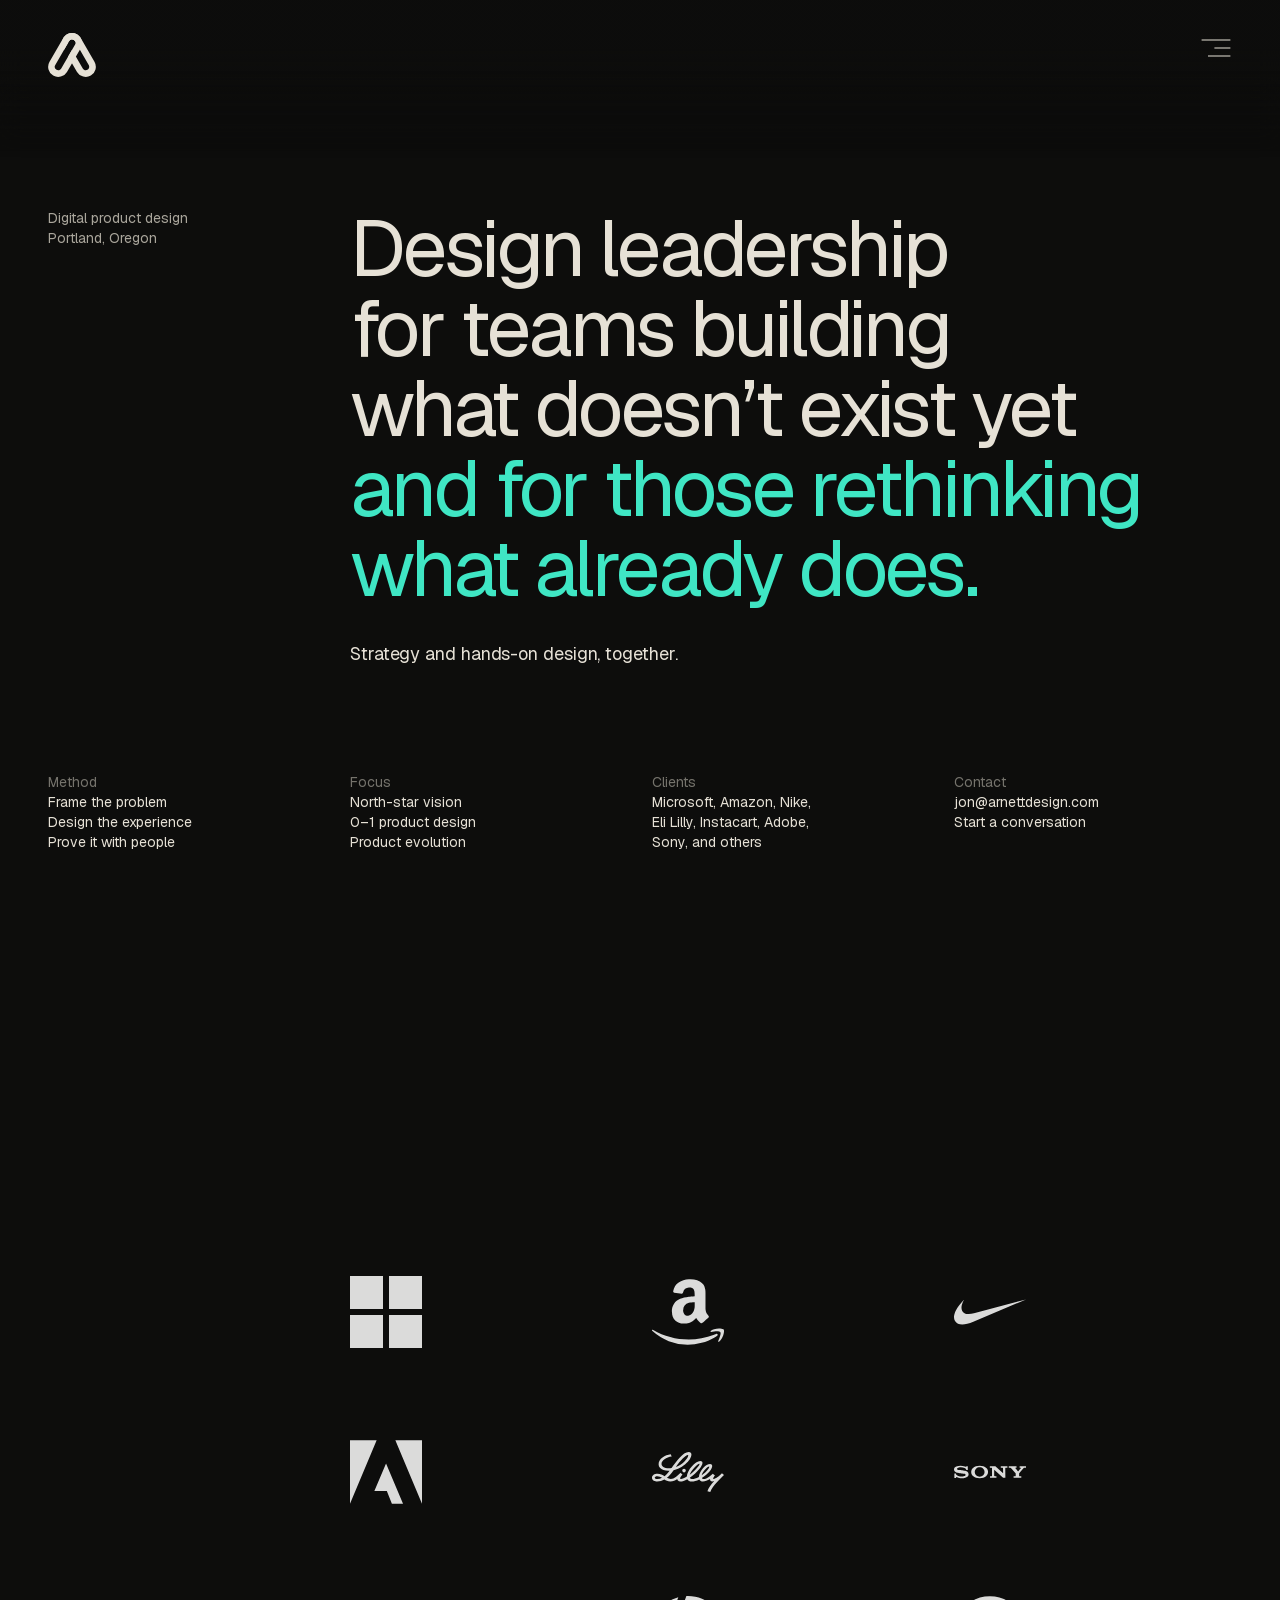
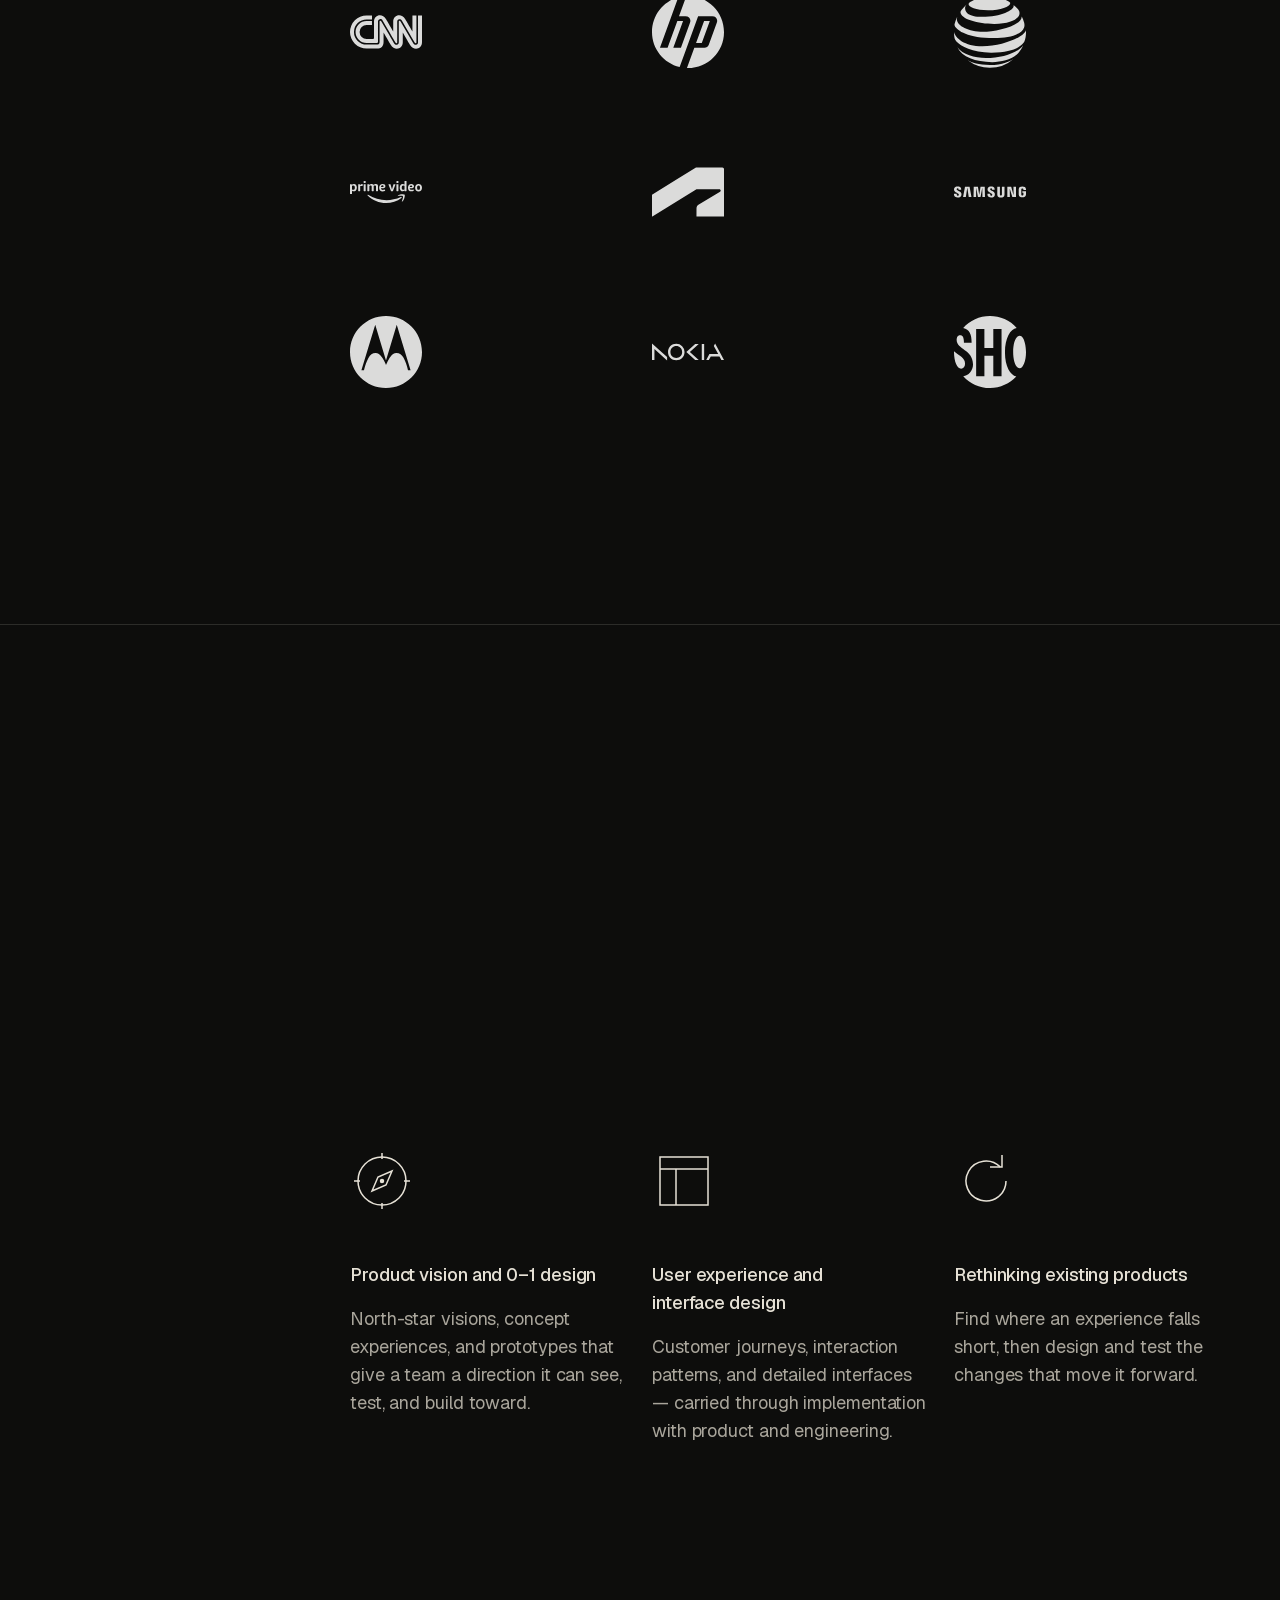
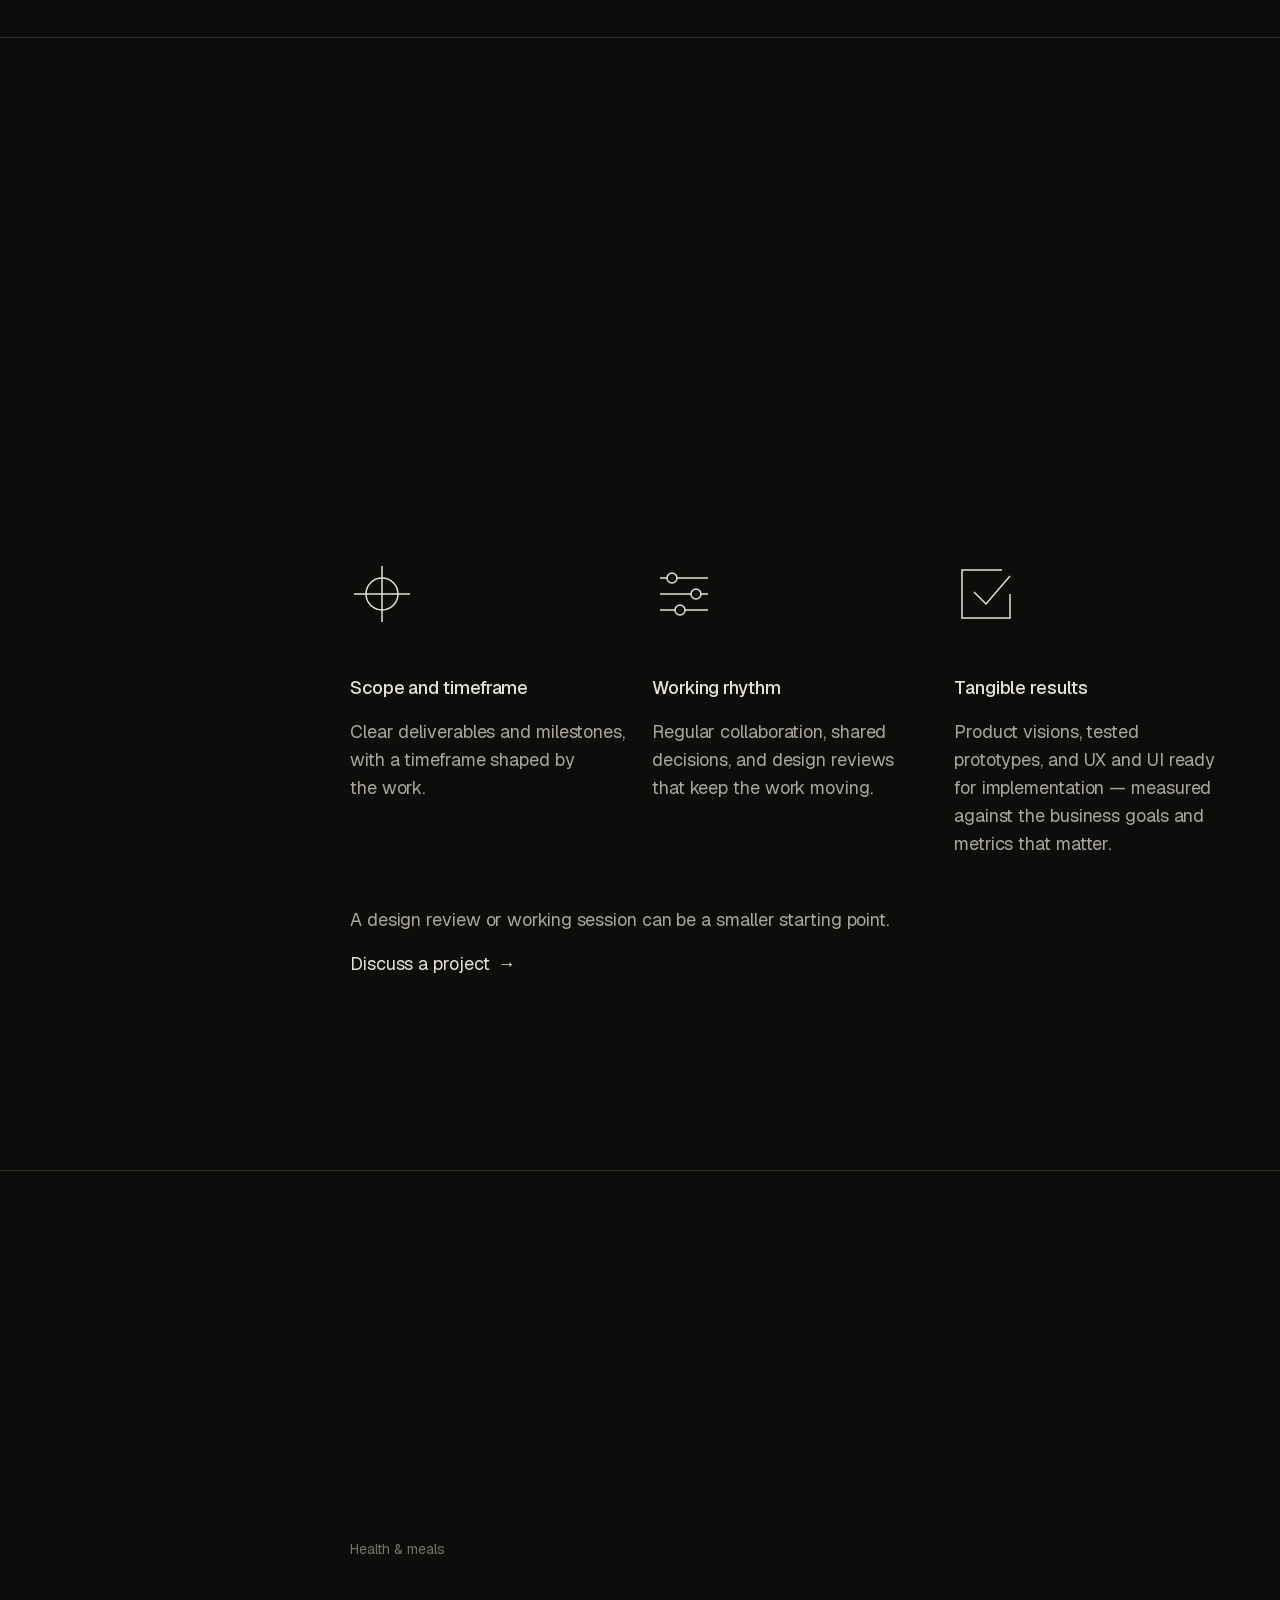
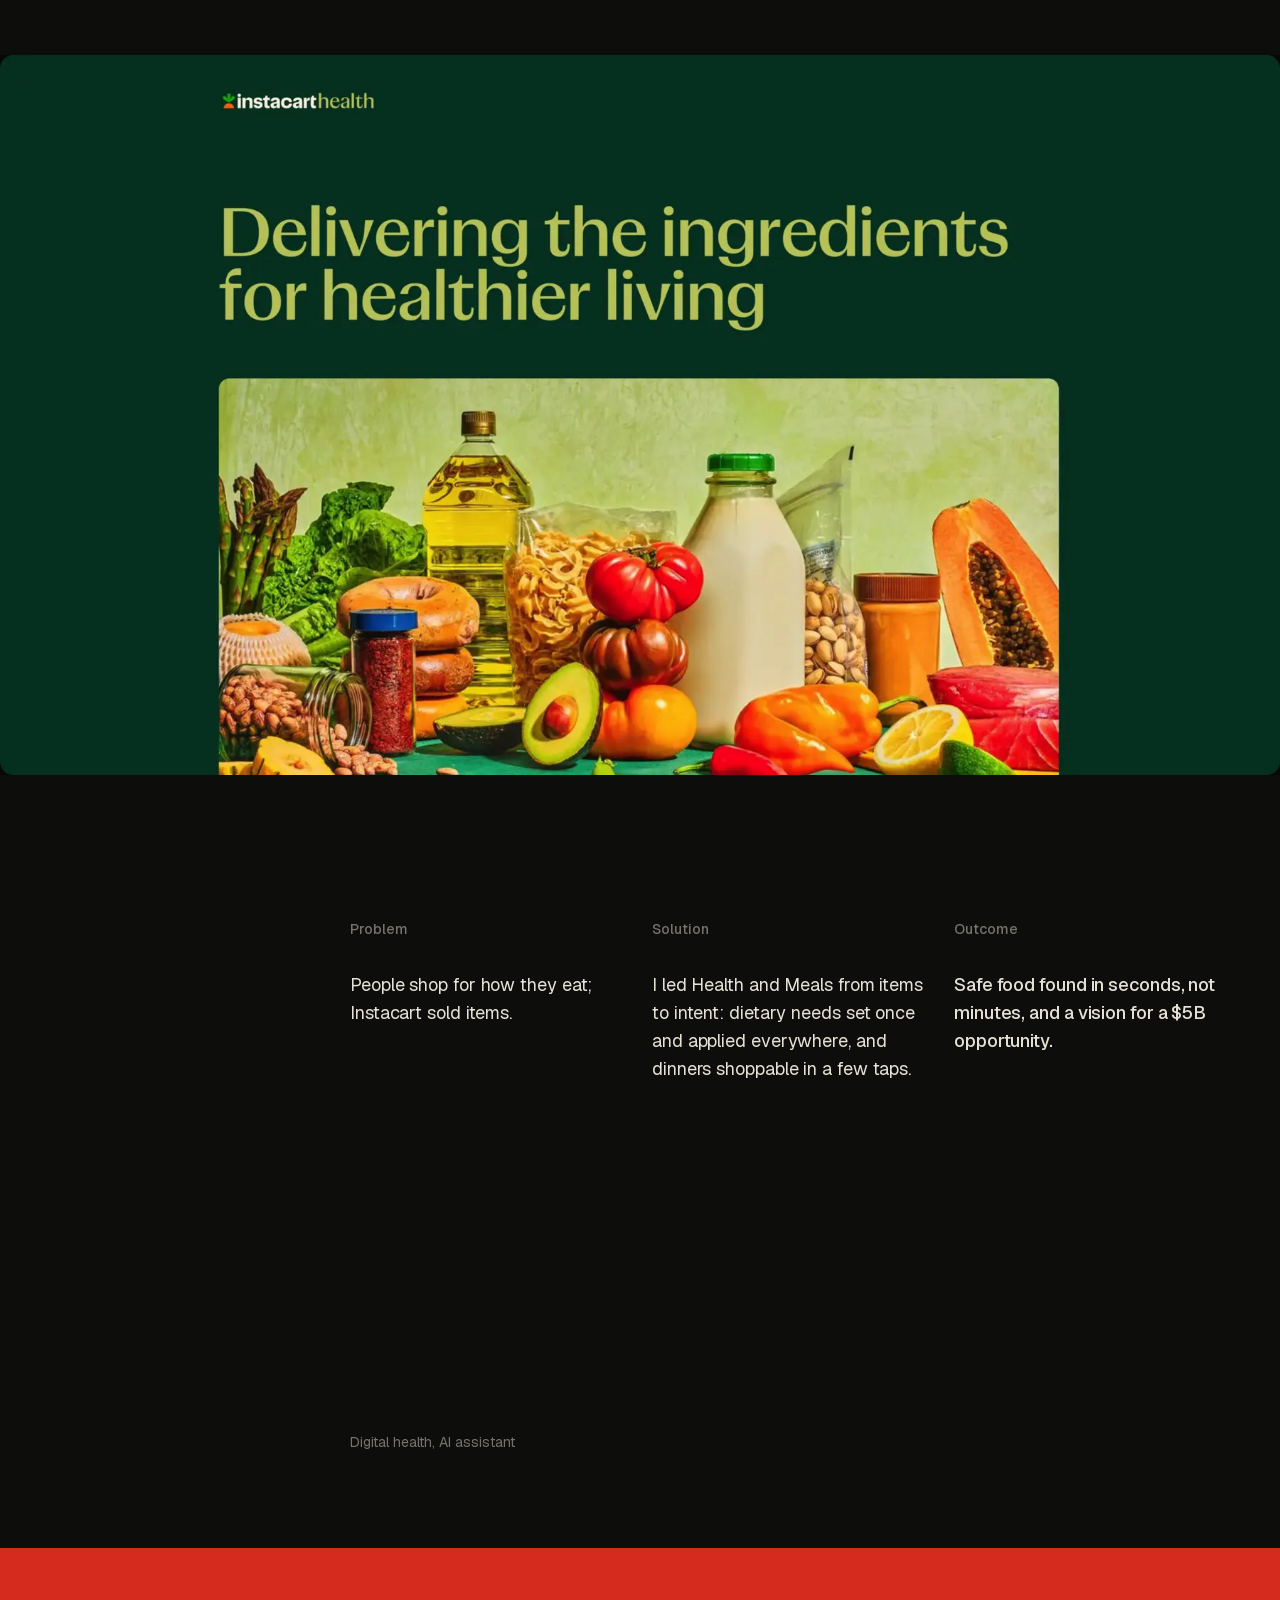
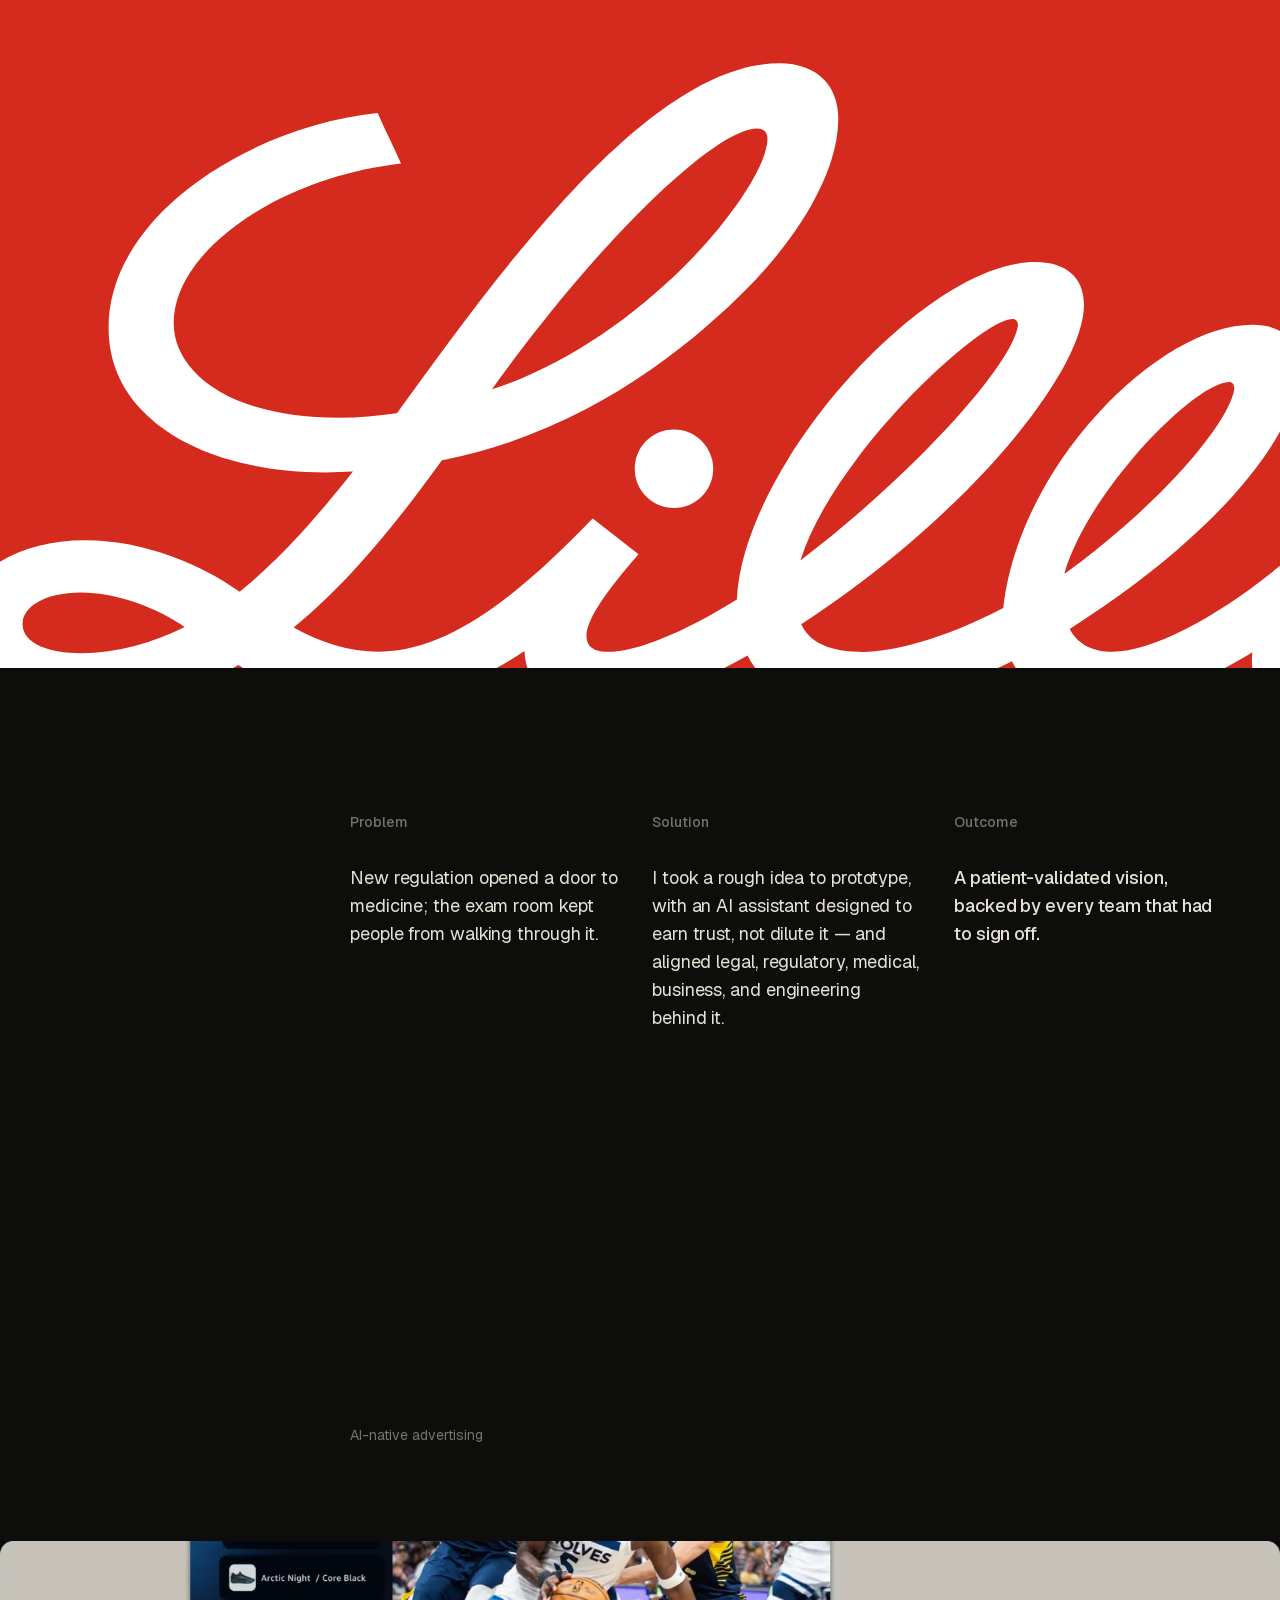
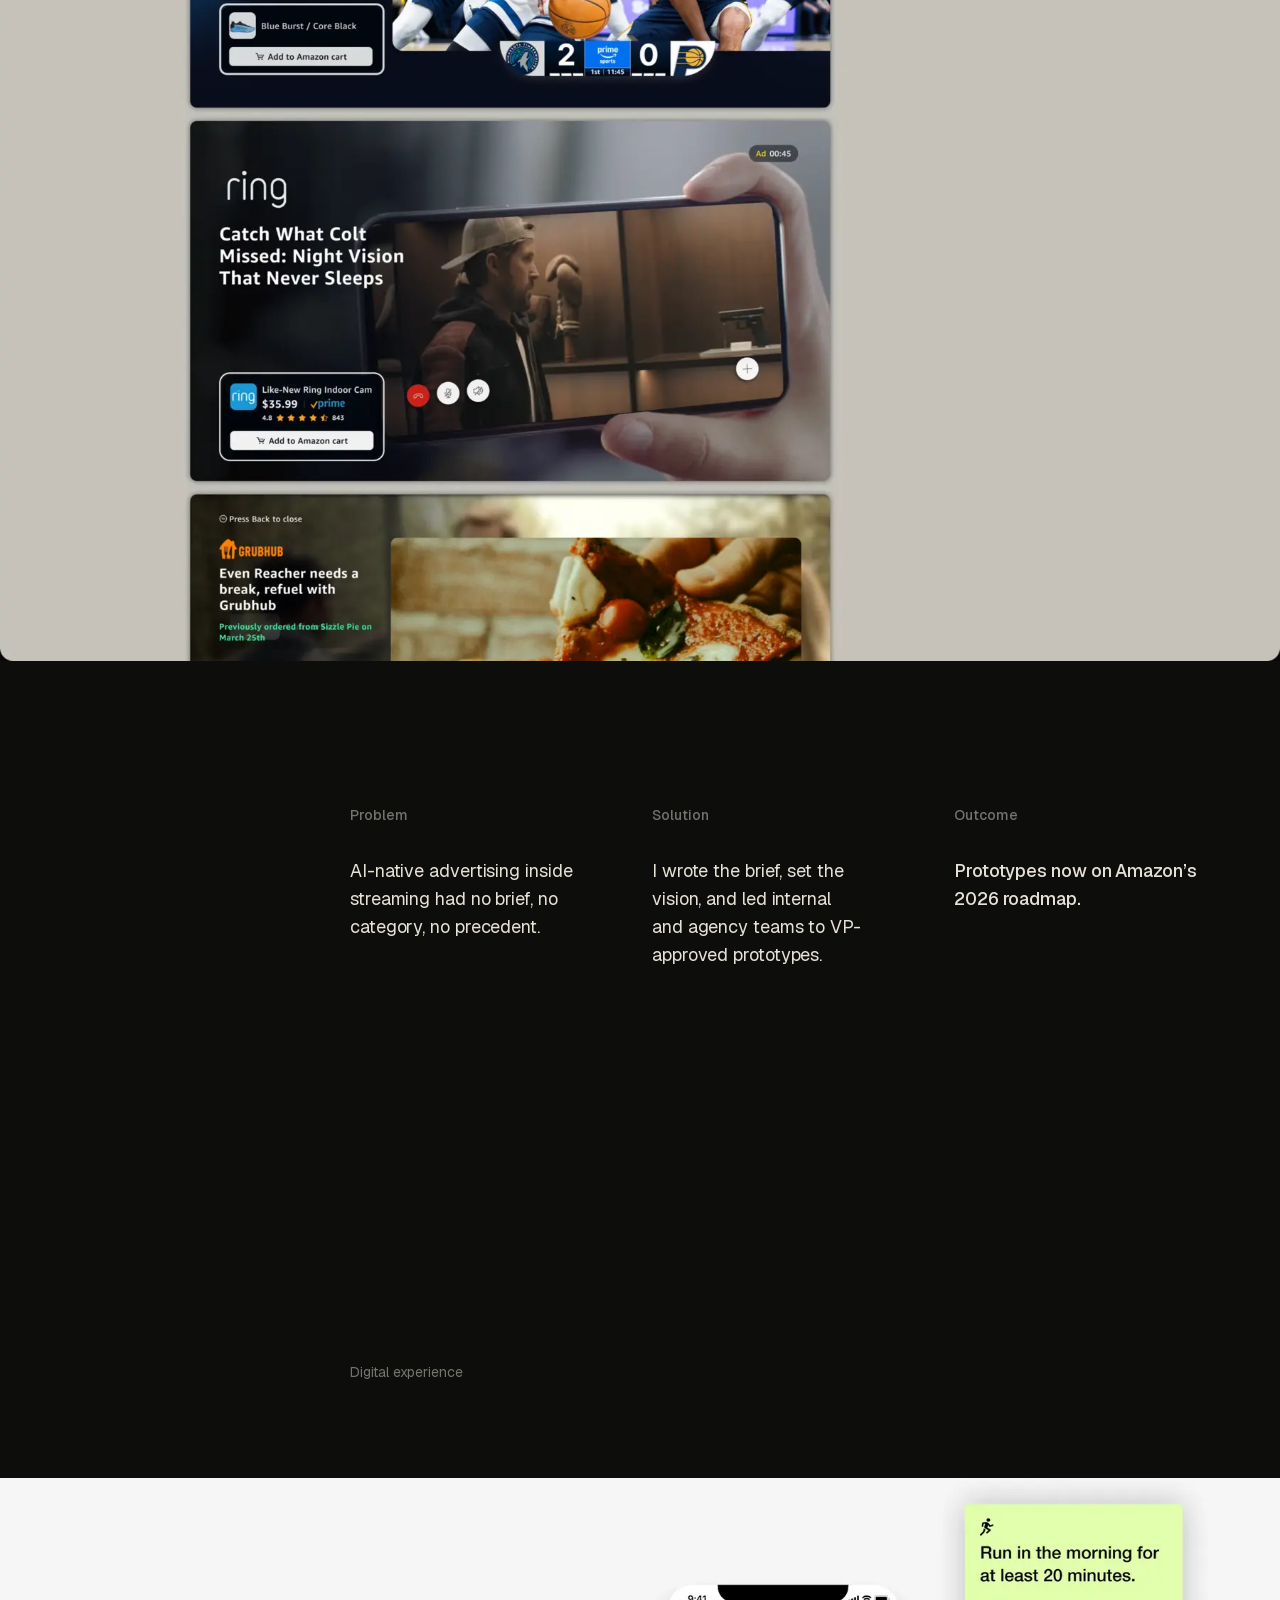
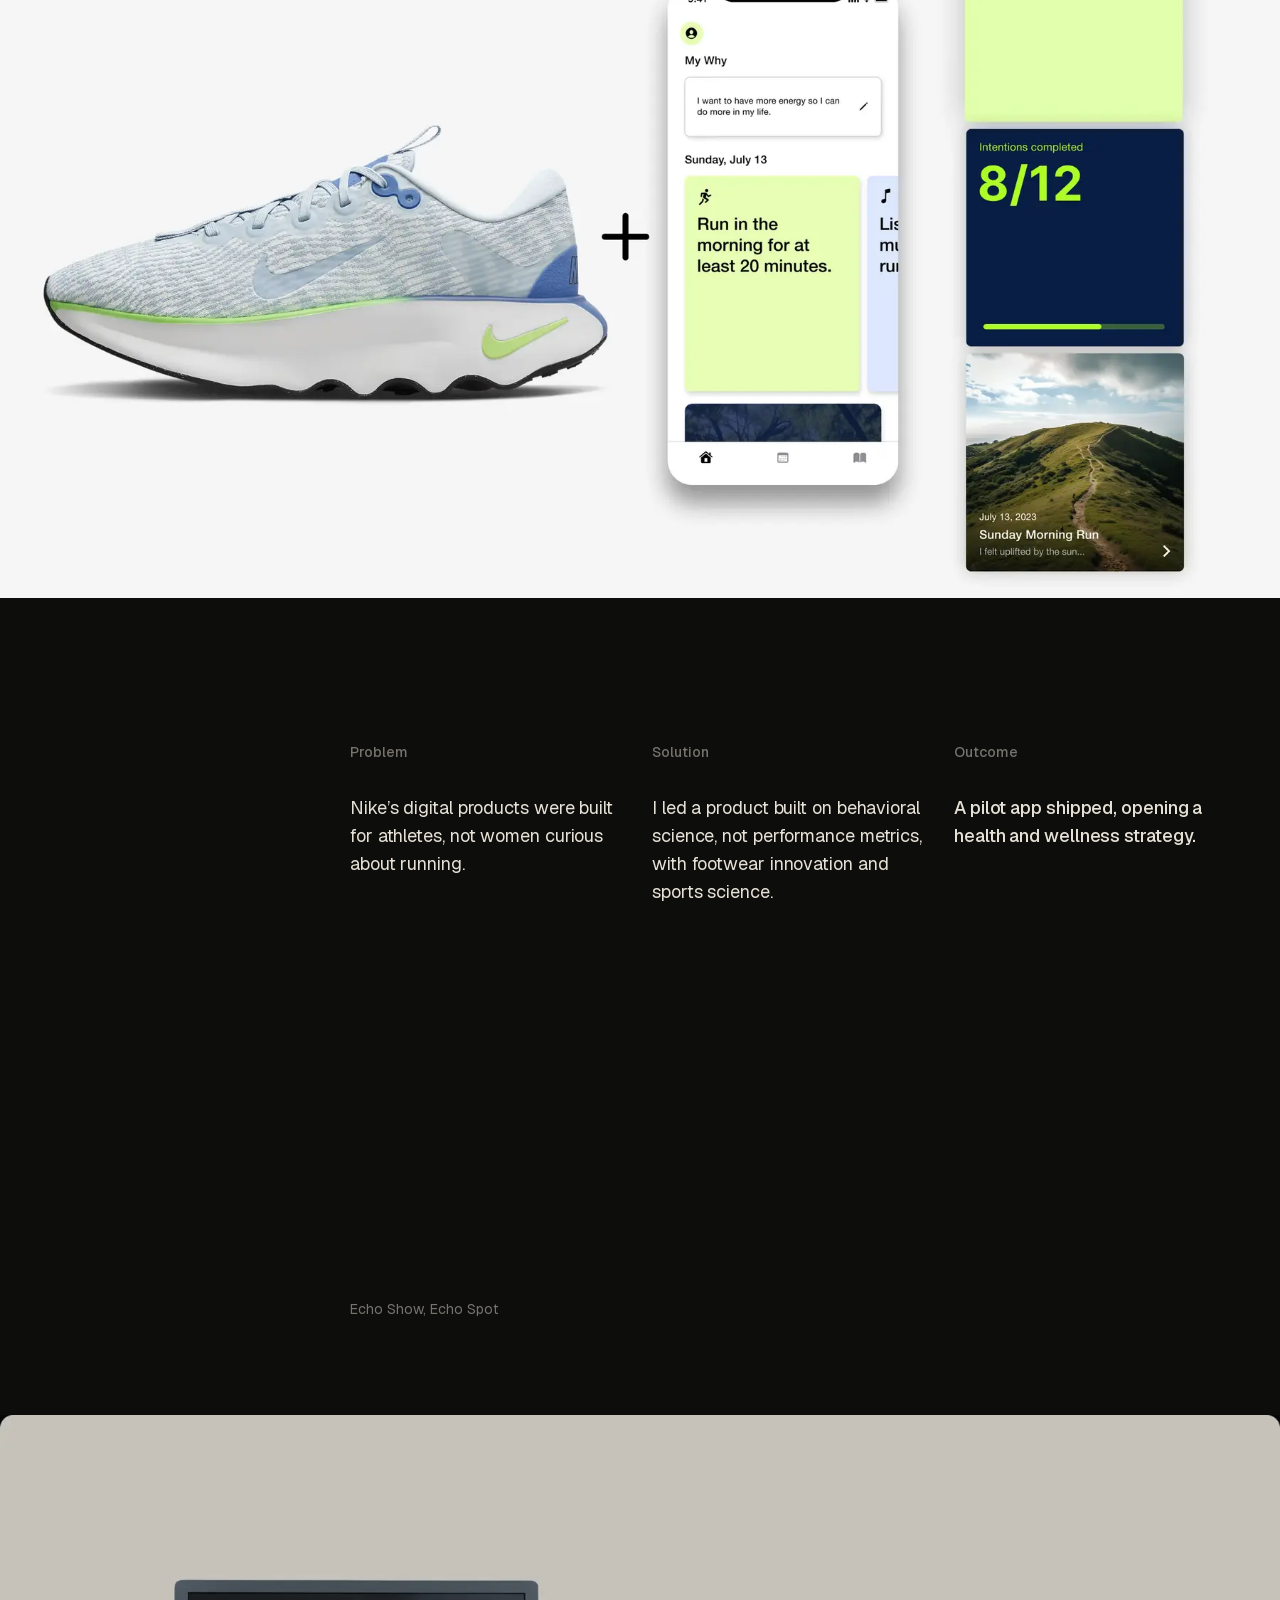
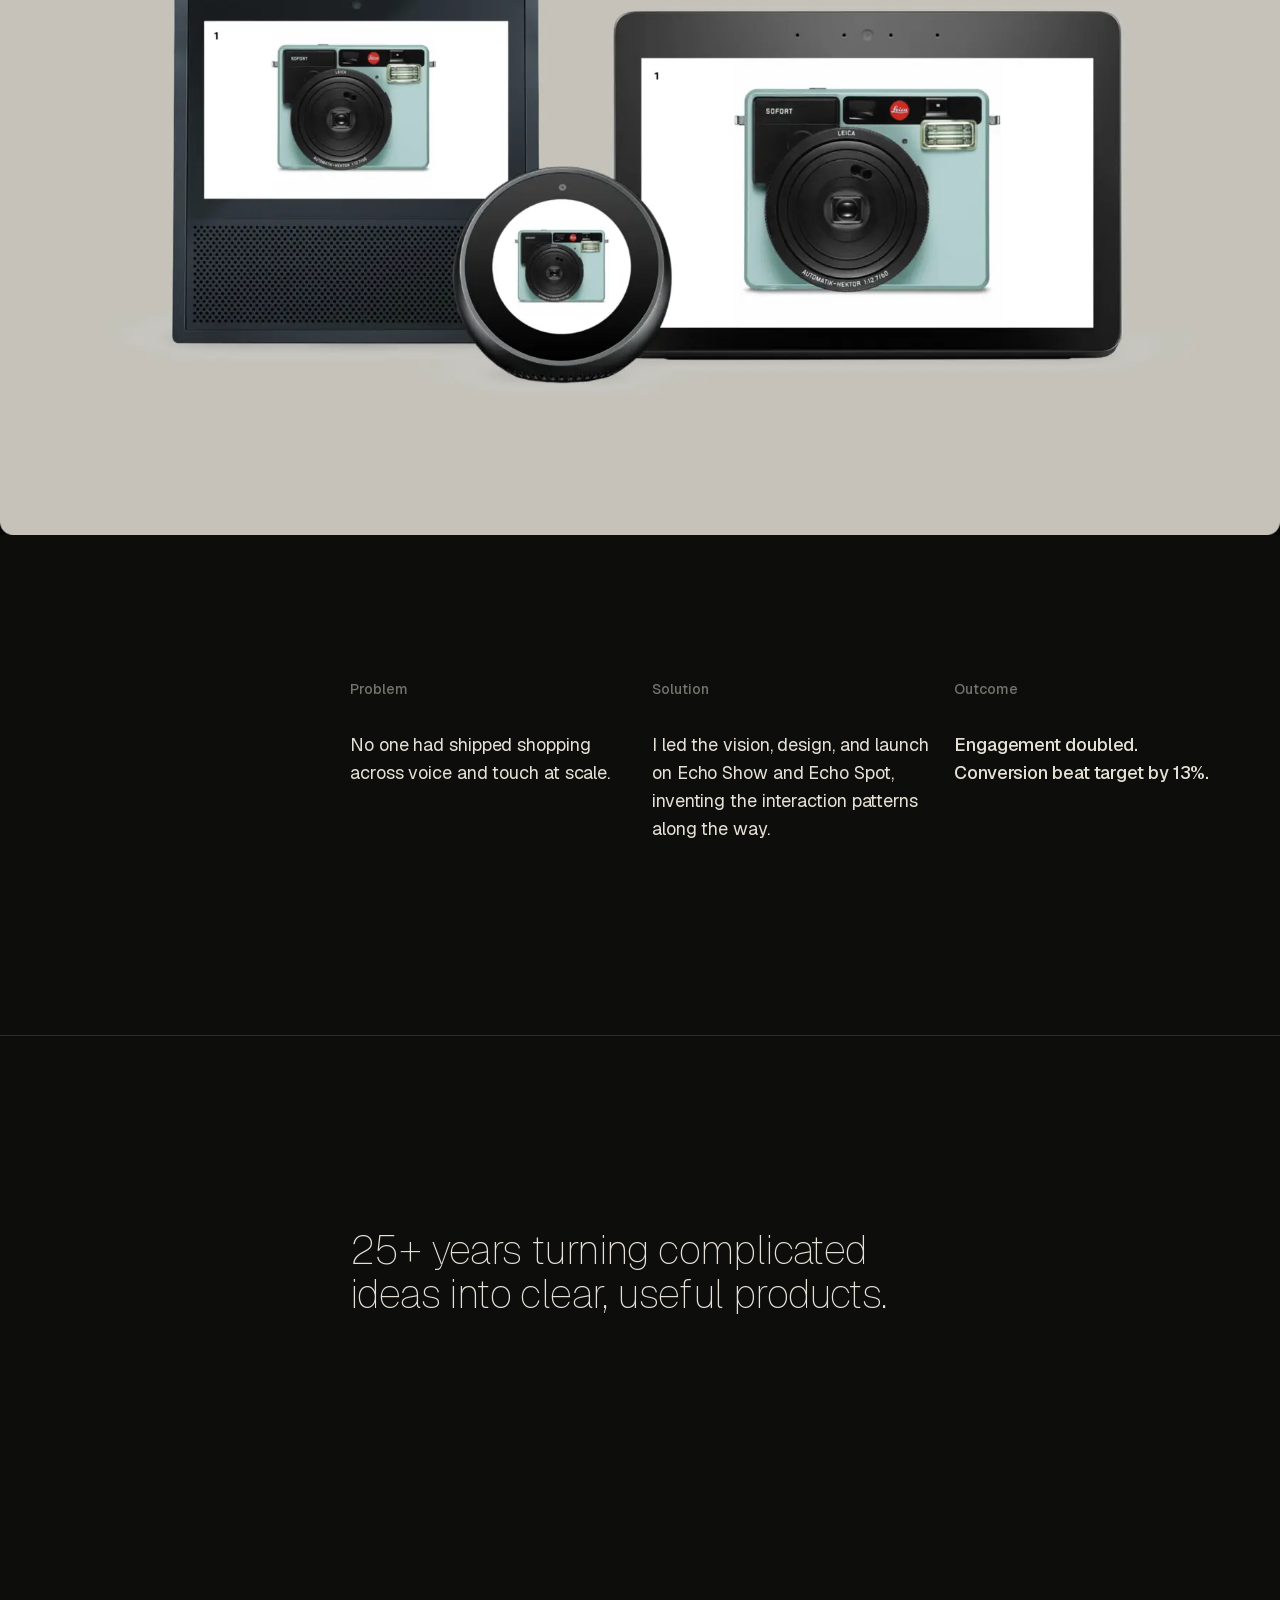
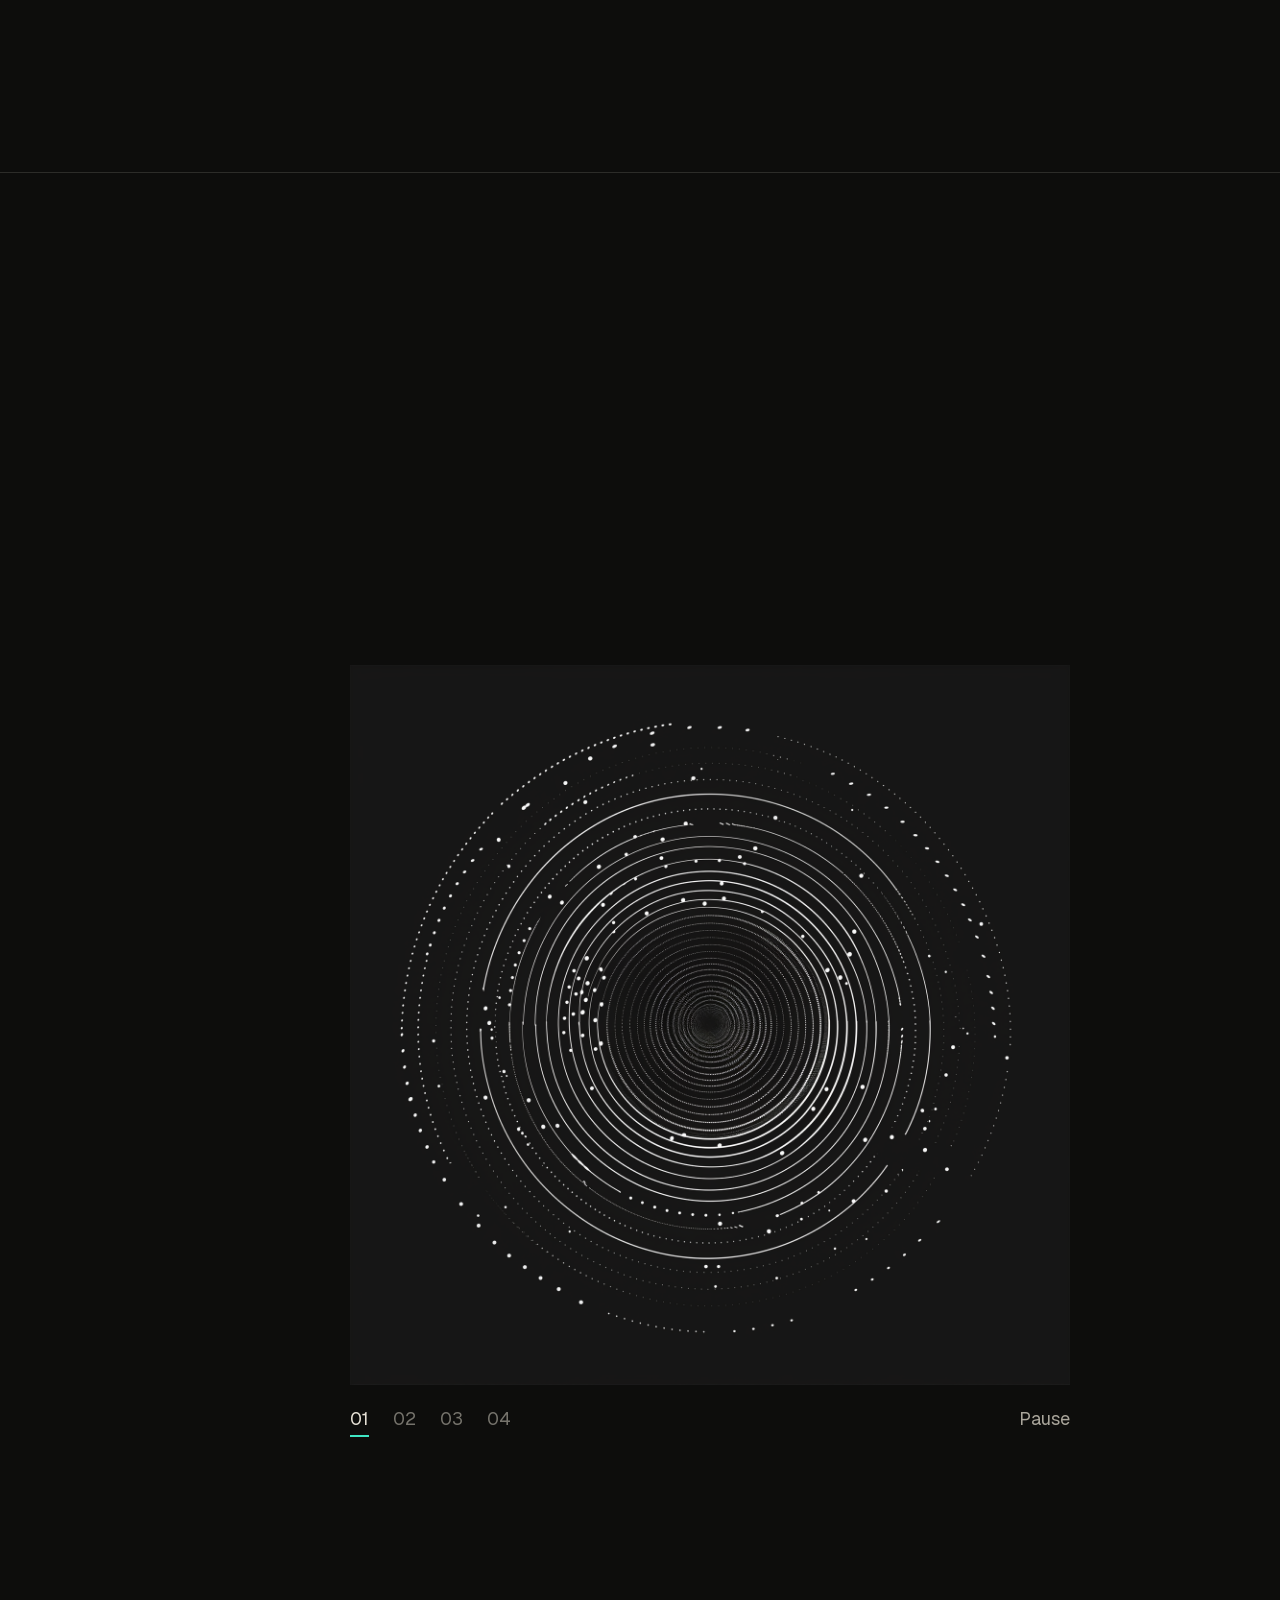
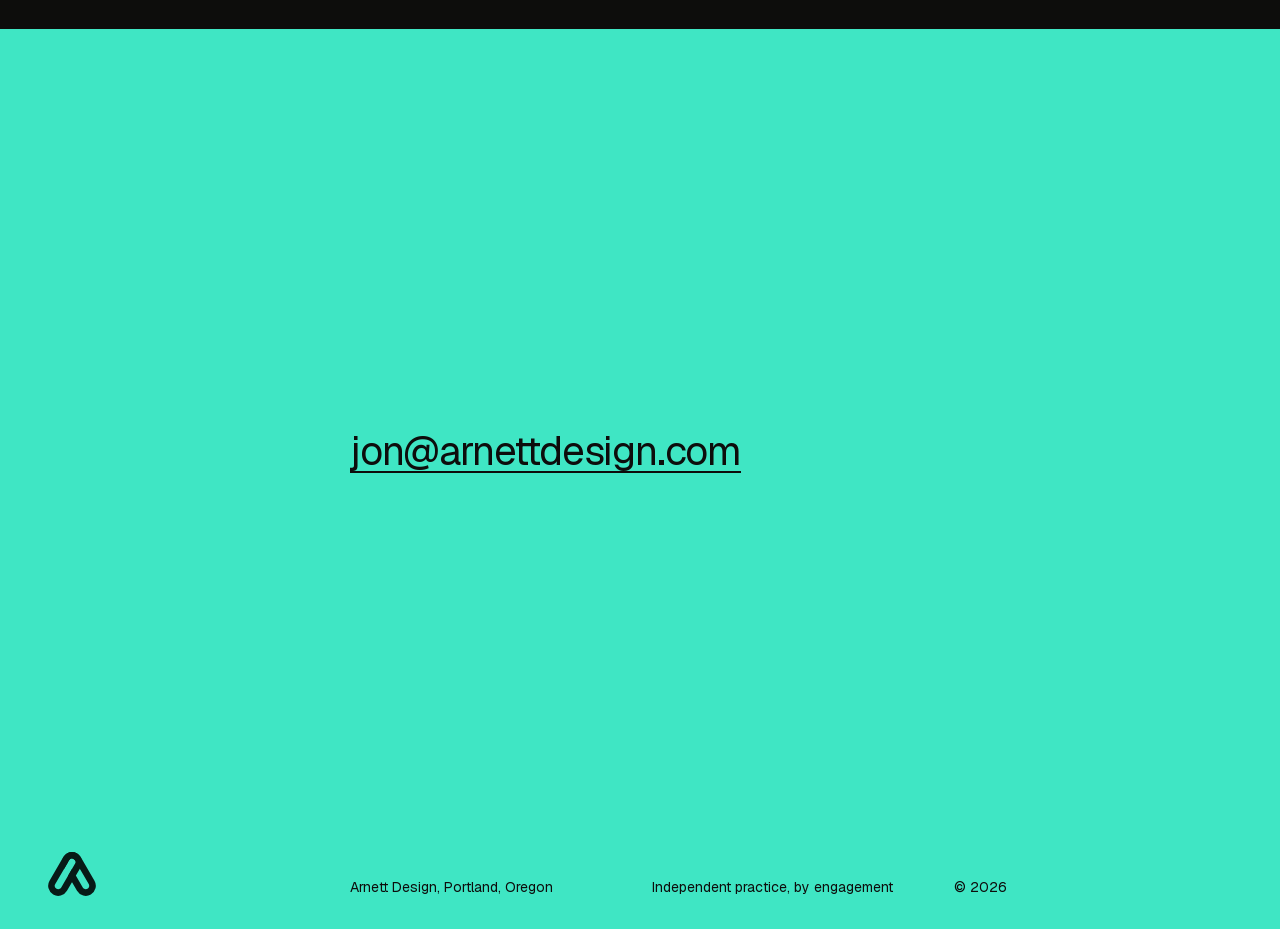
==== commit cbb38205: "Case studies: problem/solution/outcome layout, add Eli Lilly, update personal section intro - Restru" ====
--- a/index.html
+++ b/index.html
@@ -20,9 +20,9 @@
   <link rel="icon" href="favicon-32.png" sizes="32x32" type="image/png">
   <link rel="apple-touch-icon" href="apple-touch-icon.png">
   <link rel="preload" href="fonts/geist-latin-variable.woff2" as="font" type="font/woff2" crossorigin>
-  <link rel="stylesheet" href="css/site.css">
+  <link rel="stylesheet" href="css/site.css?v=2026-10-08d">
   <script>document.documentElement.classList.add('js');</script>
-  <script src="js/site.js" defer></script>
+  <script src="js/site.js?v=2026-10-08d" defer></script>
   <script defer src="/_vercel/insights/script.js"></script>
 </head>
 <body>
@@ -167,18 +167,53 @@
       <div class="ad-grid case-head">
         <p class="ad-label ad-col-label">Instacart</p>
         <div class="ad-col-content case-title">
-          <h3 class="ad-heading">The shift from convenience to AI-driven care.</h3>
-          <p class="ad-label ad-quiet">Health &amp; meals, AI</p>
+          <h3 class="ad-heading">From “what can I eat?” to a cart you can trust.</h3>
+          <p class="ad-label ad-quiet">Health &amp; meals</p>
         </div>
       </div>
       <div class="reveal" data-reveal><img src="assets/work/instacart.webp" alt="Instacart health and meals experience" loading="lazy"></div>
       <div class="ad-grid case-body">
-        <div class="ad-col-content case-ps">
-          <p class="ad-body ad-case-p p-a">Grocery is one of the most personal categories in commerce. What you buy reflects how you live — your health, your family, your habits. Instacart sits at the intersection of all of it, with the scale to do something no grocery platform has done before.</p>
-          <p class="ad-body ad-case-p p-b">I led design for two initiatives redefining how Instacart serves customers around health and meals — using AI to personalize the experience around real dietary needs, from discovery through purchase. Built through design sprints, rapid prototyping, and continuous customer feedback.</p>
-        </div>
-        <p class="ad-label ad-quiet ad-col-label outcome-label">Outcome</p>
-        <p class="ad-body ad-col-content outcome">Both initiatives approved at the CEO level.</p>
+        <dl class="services case-pso">
+          <div class="ad-service"><div class="rule rule-abs" data-rule data-i="0"></div>
+            <dt class="ad-label ad-quiet">Problem</dt>
+            <dd class="ad-body">People shop for how they eat; Instacart sold items.</dd>
+          </div>
+          <div class="ad-service"><div class="rule rule-abs" data-rule data-i="1"></div>
+            <dt class="ad-label ad-quiet">Solution</dt>
+            <dd class="ad-body">I led Health and Meals from items to intent: dietary needs set once and applied everywhere, and dinners shoppable in a few taps.</dd>
+          </div>
+          <div class="ad-service"><div class="rule rule-abs" data-rule data-i="2"></div>
+            <dt class="ad-label ad-quiet">Outcome</dt>
+            <dd class="ad-body outcome">Safe food found in seconds, not minutes, and a vision for a $5B opportunity.</dd>
+          </div>
+        </dl>
+      </div>
+    </article>
+    <article id="w05" class="case">
+      <div class="ad-grid case-rule"><div class="rule ad-col-full" data-rule data-i="0"></div></div>
+      <div class="ad-grid case-head">
+        <p class="ad-label ad-col-label">Eli Lilly</p>
+        <div class="ad-col-content case-title">
+          <h3 class="ad-heading">Care that feels like care, not judgment.</h3>
+          <p class="ad-label ad-quiet">Digital health, AI assistant</p>
+        </div>
+      </div>
+      <div class="reveal" data-reveal><div class="reveal-logo"><img src="assets/clients/lilly.svg" alt="Eli Lilly" loading="lazy"></div></div>
+      <div class="ad-grid case-body">
+        <dl class="services case-pso">
+          <div class="ad-service"><div class="rule rule-abs" data-rule data-i="0"></div>
+            <dt class="ad-label ad-quiet">Problem</dt>
+            <dd class="ad-body">New regulation opened a door to medicine; the exam room kept people from walking through it.</dd>
+          </div>
+          <div class="ad-service"><div class="rule rule-abs" data-rule data-i="1"></div>
+            <dt class="ad-label ad-quiet">Solution</dt>
+            <dd class="ad-body">I took a rough idea to prototype, with an AI assistant designed to earn trust, not dilute it — and aligned legal, regulatory, medical, business, and engineering behind it.</dd>
+          </div>
+          <div class="ad-service"><div class="rule rule-abs" data-rule data-i="2"></div>
+            <dt class="ad-label ad-quiet">Outcome</dt>
+            <dd class="ad-body outcome">A patient-validated vision, backed by every team that had to sign off.</dd>
+          </div>
+        </dl>
       </div>
     </article>
     <article id="w02" class="case">
@@ -192,12 +227,20 @@
       </div>
       <div class="reveal" data-reveal><img src="assets/work/prime-video.webp" alt="Prime Video interactive advertising concept" loading="lazy"></div>
       <div class="ad-grid case-body">
-        <div class="ad-col-content case-ps">
-          <p class="ad-body ad-case-p p-a">Nobody knew. There was no brief, no category, no precedent. I led the initiative internally — developing the strategic vision, writing the initial brief, and defining the opportunity space before the first pixel was designed.</p>
-          <p class="ad-body ad-case-p p-b">Working with an internal design team and an external agency, we moved from early concepts to VP-approved prototypes. The question became the product.</p>
-        </div>
-        <p class="ad-label ad-quiet ad-col-label outcome-label">Outcome</p>
-        <p class="ad-body ad-col-content outcome">Prototypes now part of Amazon’s 2026 roadmap.</p>
+        <dl class="services case-pso">
+          <div class="ad-service"><div class="rule rule-abs" data-rule data-i="0"></div>
+            <dt class="ad-label ad-quiet">Problem</dt>
+            <dd class="ad-body">AI-native advertising inside streaming had no brief, no category, no precedent.</dd>
+          </div>
+          <div class="ad-service"><div class="rule rule-abs" data-rule data-i="1"></div>
+            <dt class="ad-label ad-quiet">Solution</dt>
+            <dd class="ad-body">I wrote the brief, set the vision, and led internal and agency teams to VP-approved prototypes.</dd>
+          </div>
+          <div class="ad-service"><div class="rule rule-abs" data-rule data-i="2"></div>
+            <dt class="ad-label ad-quiet">Outcome</dt>
+            <dd class="ad-body outcome">Prototypes now on Amazon’s 2026 roadmap.</dd>
+          </div>
+        </dl>
       </div>
     </article>
     <article id="w03" class="case">
@@ -211,12 +254,20 @@
       </div>
       <div class="reveal" data-reveal><img src="assets/work/nike.webp" alt="Nike running shoe beside the pilot running app" loading="lazy"></div>
       <div class="ad-grid case-body">
-        <div class="ad-col-content case-ps">
-          <p class="ad-body ad-case-p p-a">Nike had an underserved audience hiding in plain sight: women who were curious about running but never stuck with it. Not for lack of motivation — but because every existing Nike digital experience was built for people who already identified as athletes.</p>
-          <p class="ad-body ad-case-p p-b">I led digital experience design and partnered with footwear innovation and sports science to build a product grounded in behavioral science rather than performance metrics.</p>
-        </div>
-        <p class="ad-label ad-quiet ad-col-label outcome-label">Outcome</p>
-        <p class="ad-body ad-col-content outcome">A pilot app shipped, opening a holistic health and wellness strategy.</p>
+        <dl class="services case-pso">
+          <div class="ad-service"><div class="rule rule-abs" data-rule data-i="0"></div>
+            <dt class="ad-label ad-quiet">Problem</dt>
+            <dd class="ad-body">Nike’s digital products were built for athletes, not women curious about running.</dd>
+          </div>
+          <div class="ad-service"><div class="rule rule-abs" data-rule data-i="1"></div>
+            <dt class="ad-label ad-quiet">Solution</dt>
+            <dd class="ad-body">I led a product built on behavioral science, not performance metrics, with footwear innovation and sports science.</dd>
+          </div>
+          <div class="ad-service"><div class="rule rule-abs" data-rule data-i="2"></div>
+            <dt class="ad-label ad-quiet">Outcome</dt>
+            <dd class="ad-body outcome">A pilot app shipped, opening a health and wellness strategy.</dd>
+          </div>
+        </dl>
       </div>
     </article>
     <article id="w04" class="case">
@@ -230,12 +281,20 @@
       </div>
       <div class="reveal" data-reveal><img src="assets/work/alexa-shopping.webp" alt="Alexa Shopping on Echo Show" loading="lazy"></div>
       <div class="ad-grid case-body">
-        <div class="ad-col-content case-ps">
-          <p class="ad-body ad-case-p p-a">Nobody had shipped multimodal commerce at scale. No interaction patterns existed for browsing and buying across voice and touch simultaneously — in a living room, with no keyboard, no mouse, and no established playbook.</p>
-          <p class="ad-body ad-case-p p-b">I led the vision, design, and launch on Echo Show and Echo Spot — inventing the patterns, testing them with real users, and shipping into millions of homes.</p>
-        </div>
-        <p class="ad-label ad-quiet ad-col-label outcome-label">Outcome</p>
-        <p class="ad-body ad-col-content outcome">Engagement doubled. Conversion targets exceeded by 13%.</p>
+        <dl class="services case-pso">
+          <div class="ad-service"><div class="rule rule-abs" data-rule data-i="0"></div>
+            <dt class="ad-label ad-quiet">Problem</dt>
+            <dd class="ad-body">No one had shipped shopping across voice and touch at scale.</dd>
+          </div>
+          <div class="ad-service"><div class="rule rule-abs" data-rule data-i="1"></div>
+            <dt class="ad-label ad-quiet">Solution</dt>
+            <dd class="ad-body">I led the vision, design, and launch on Echo Show and Echo Spot, inventing the interaction patterns along the way.</dd>
+          </div>
+          <div class="ad-service"><div class="rule rule-abs" data-rule data-i="2"></div>
+            <dt class="ad-label ad-quiet">Outcome</dt>
+            <dd class="ad-body outcome">Engagement doubled. Conversion beat target by 13%.</dd>
+          </div>
+        </dl>
       </div>
     </article>
   </section>
@@ -257,7 +316,8 @@
     <div class="ad-grid sec-head">
       <p class="ad-label ad-col-label">Outside the brief</p>
       <div class="ad-col-content sec-content">
-        <p class="ad-body">Generative explorations made outside client work.</p>
+        <h2 class="ad-heading">Every new wave of technology, I make something with it.</h2>
+        <p class="ad-body">The web, mobile, voice, and now AI — I’ve built with each as it arrived. These generative pieces, made with code and AI tools outside client work, are how I stay curious about what comes next.</p>
         <div class="sec-body">
           <figure class="gallery" data-gallery>
             <div class="gallery-well">
@@ -284,7 +344,7 @@
   <section id="contact" class="contact">
     <div class="ad-grid contact-main">
       <p class="ad-label ad-col-label"><span style="margin-right:var(--space-2);opacity:.7;">05</span>Contact</p>
-      <h2 class="ad-display ad-col-content">Building something new? Rethinking what’s next?</h2>
+      <h2 class="ad-display ad-col-content">Building something new?<br>Rethinking what’s next?</h2>
       <a href="mailto:jon@arnettdesign.com" class="ad-heading ad-col-content contact-link">jon@arnettdesign.com</a>
     </div>
     <div class="ad-grid contact-foot">
--- a/css/site.css
+++ b/css/site.css
@@ -188,6 +188,8 @@
 .masthead > a img { width: 48px; height: auto; }
 .icon-btn { grid-column: -2 / -1; justify-self: end; width: 48px; height: 48px; padding: 8px; margin: -8px; border: 0; background: transparent; color: var(--text-primary); cursor: pointer; pointer-events: auto; transition: color var(--duration-base) var(--ease-out); }
 .icon-btn svg { display: block; width: 100%; height: 100%; }
+.masthead::before { content: ""; position: absolute; inset: 0 0 calc(-1 * var(--space-6)) 0; z-index: -1; pointer-events: none; background: linear-gradient(to bottom, color-mix(in srgb, var(--surface-page) 80%, transparent) 30%, transparent); -webkit-backdrop-filter: blur(12px); backdrop-filter: blur(12px); -webkit-mask-image: linear-gradient(to bottom, #000 45%, transparent); mask-image: linear-gradient(to bottom, #000 45%, transparent); transition: opacity var(--duration-base) var(--ease-out); }
+.ad-on-signal .masthead::before { opacity: 0; }
 .ad-on-signal .masthead > a { opacity: 0; pointer-events: none; }
 .ad-on-signal .masthead > .icon-btn { color: var(--text-on-signal); }
 
@@ -202,8 +204,15 @@
 .menu-nav { width: 100%; flex: 1; align-content: center; row-gap: var(--space-2); padding-block: var(--space-12); }
 .menu-nav > span { grid-column: 1 / 4; }
 .menu-nav > a { grid-column: 4 / -1; }
+@media (max-width: 719px) {
+  .menu-nav { row-gap: var(--space-1); }
+  .menu-nav > span { grid-column: 1 / 2; padding-top: .9em; }
+  .menu-nav > a { grid-column: 2 / -1; font-size: min(var(--type-display-size), 11.5vw); line-height: 1.05; overflow-wrap: break-word; }
+}
 
 /* hero */
+/* flex children with auto margins don't stretch: force the grids to full width */
+.hero > .ad-grid, .hero > div, .contact > .ad-grid { width: 100%; }
 .hero { min-height: 100svh; display: flex; flex-direction: column; padding-top: calc(var(--space-4) + 48px + var(--space-16)); padding-bottom: var(--space-6); }
 .hero h1 { max-width: 15em; text-wrap: balance; }
 .blade { color: var(--blade-500); }
@@ -252,12 +261,16 @@
 .case-title h3 { max-width: 20em; }
 .reveal { position: relative; height: min(56.25vw, 92svh); margin-top: var(--space-block); overflow: hidden; background: var(--surface-sunken); }
 .reveal img { position: absolute; inset: 0; width: 100%; height: 100%; object-fit: cover; }
+.reveal-logo { position: absolute; inset: 0; background: #d52b1e; }
+.reveal-logo img { position: absolute; left: -3%; top: 16%; width: 125%; max-width: none; height: auto; filter: brightness(0) invert(1); }
 .case-body { margin-top: var(--space-block); row-gap: var(--space-stack); }
-.case-ps { display: grid; grid-template-columns: subgrid; row-gap: var(--space-stack); }
 .p-a { grid-column: 1 / 5; }
 .p-b { grid-column: 5 / -1; }
-.outcome-label, .outcome { margin-top: var(--space-4); }
-.outcome { font-weight: var(--weight-medium); max-width: var(--measure); }
+.services.case-pso { grid-column: 4 / -1; }
+.case-pso dt { margin-top: 0; }
+.case-pso dd { margin-top: var(--space-4); }
+.outcome { font-weight: var(--weight-medium); }
+@media (max-width: 719px) { .services.case-pso { grid-column: 1 / -1; } }
 @media (max-width: 719px) { .ad-case-p + .ad-case-p { margin-top: var(--space-stack); } }
 
 /* gallery */
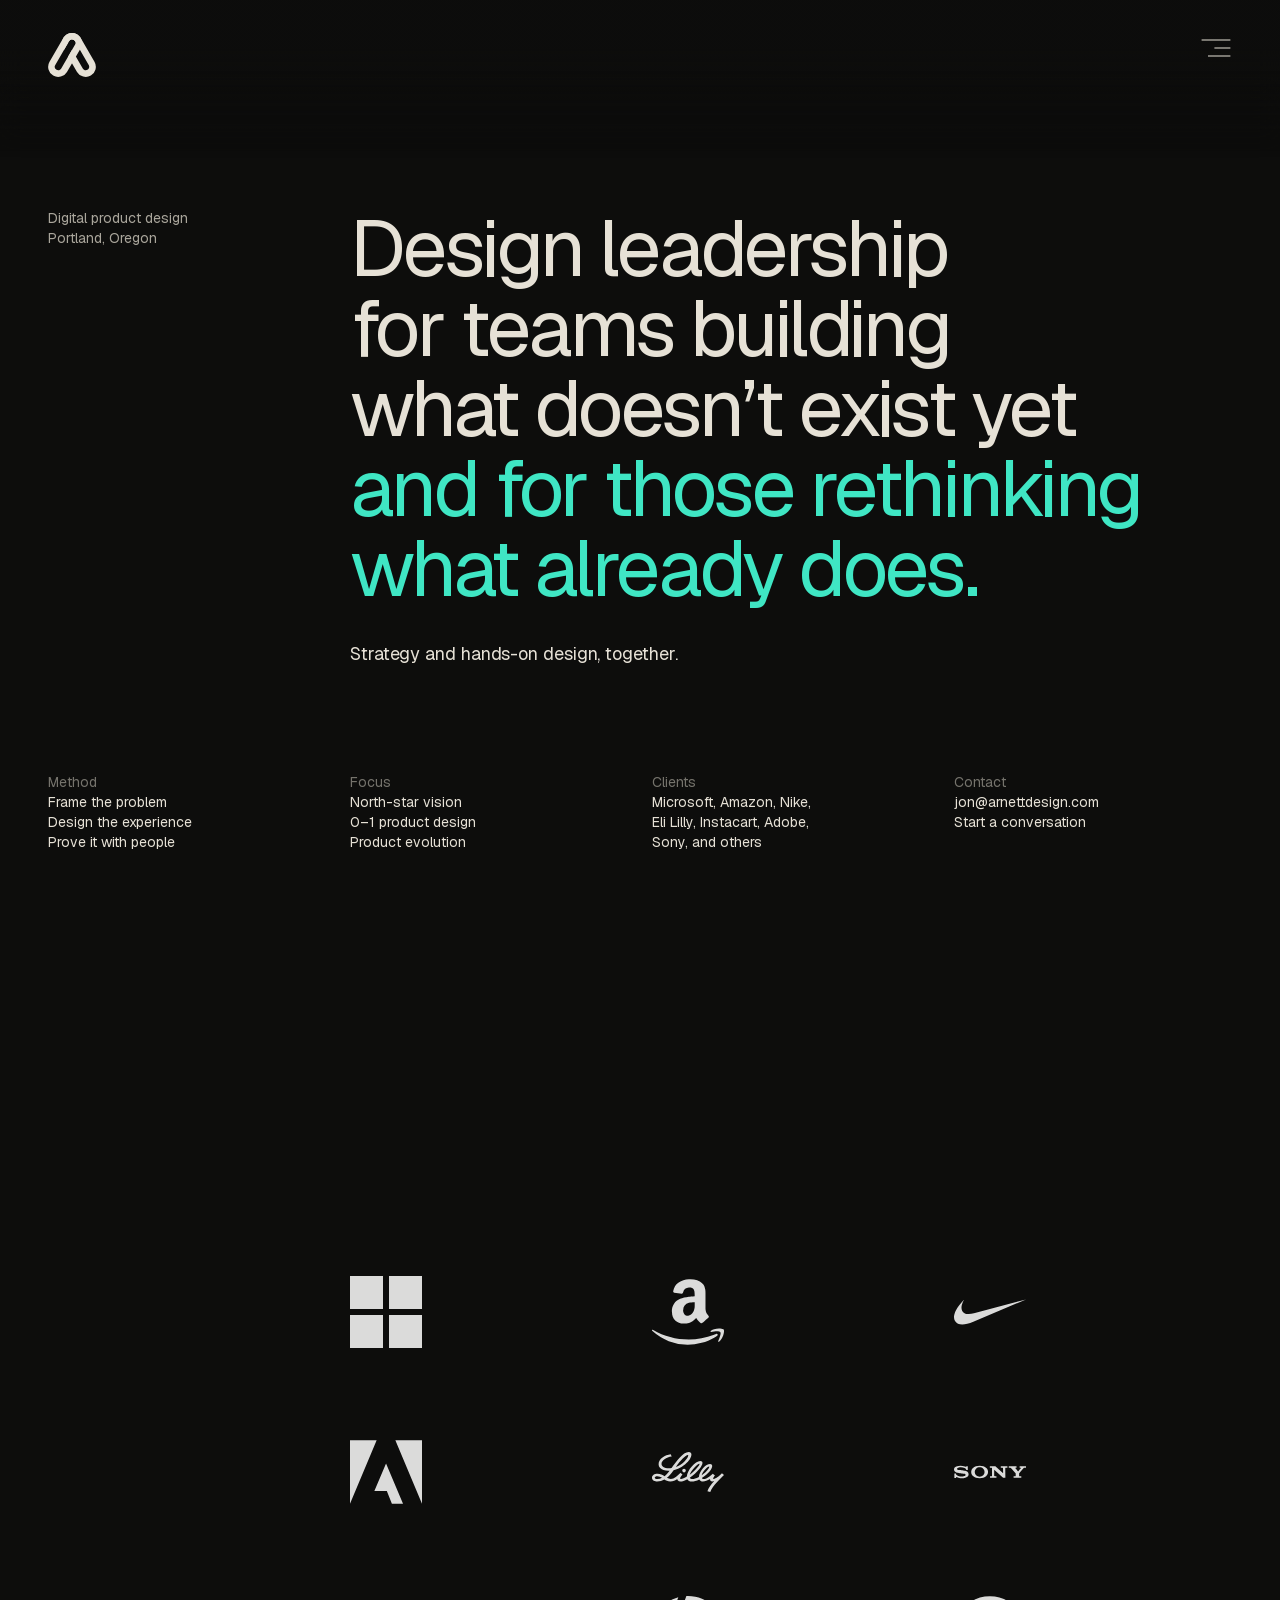
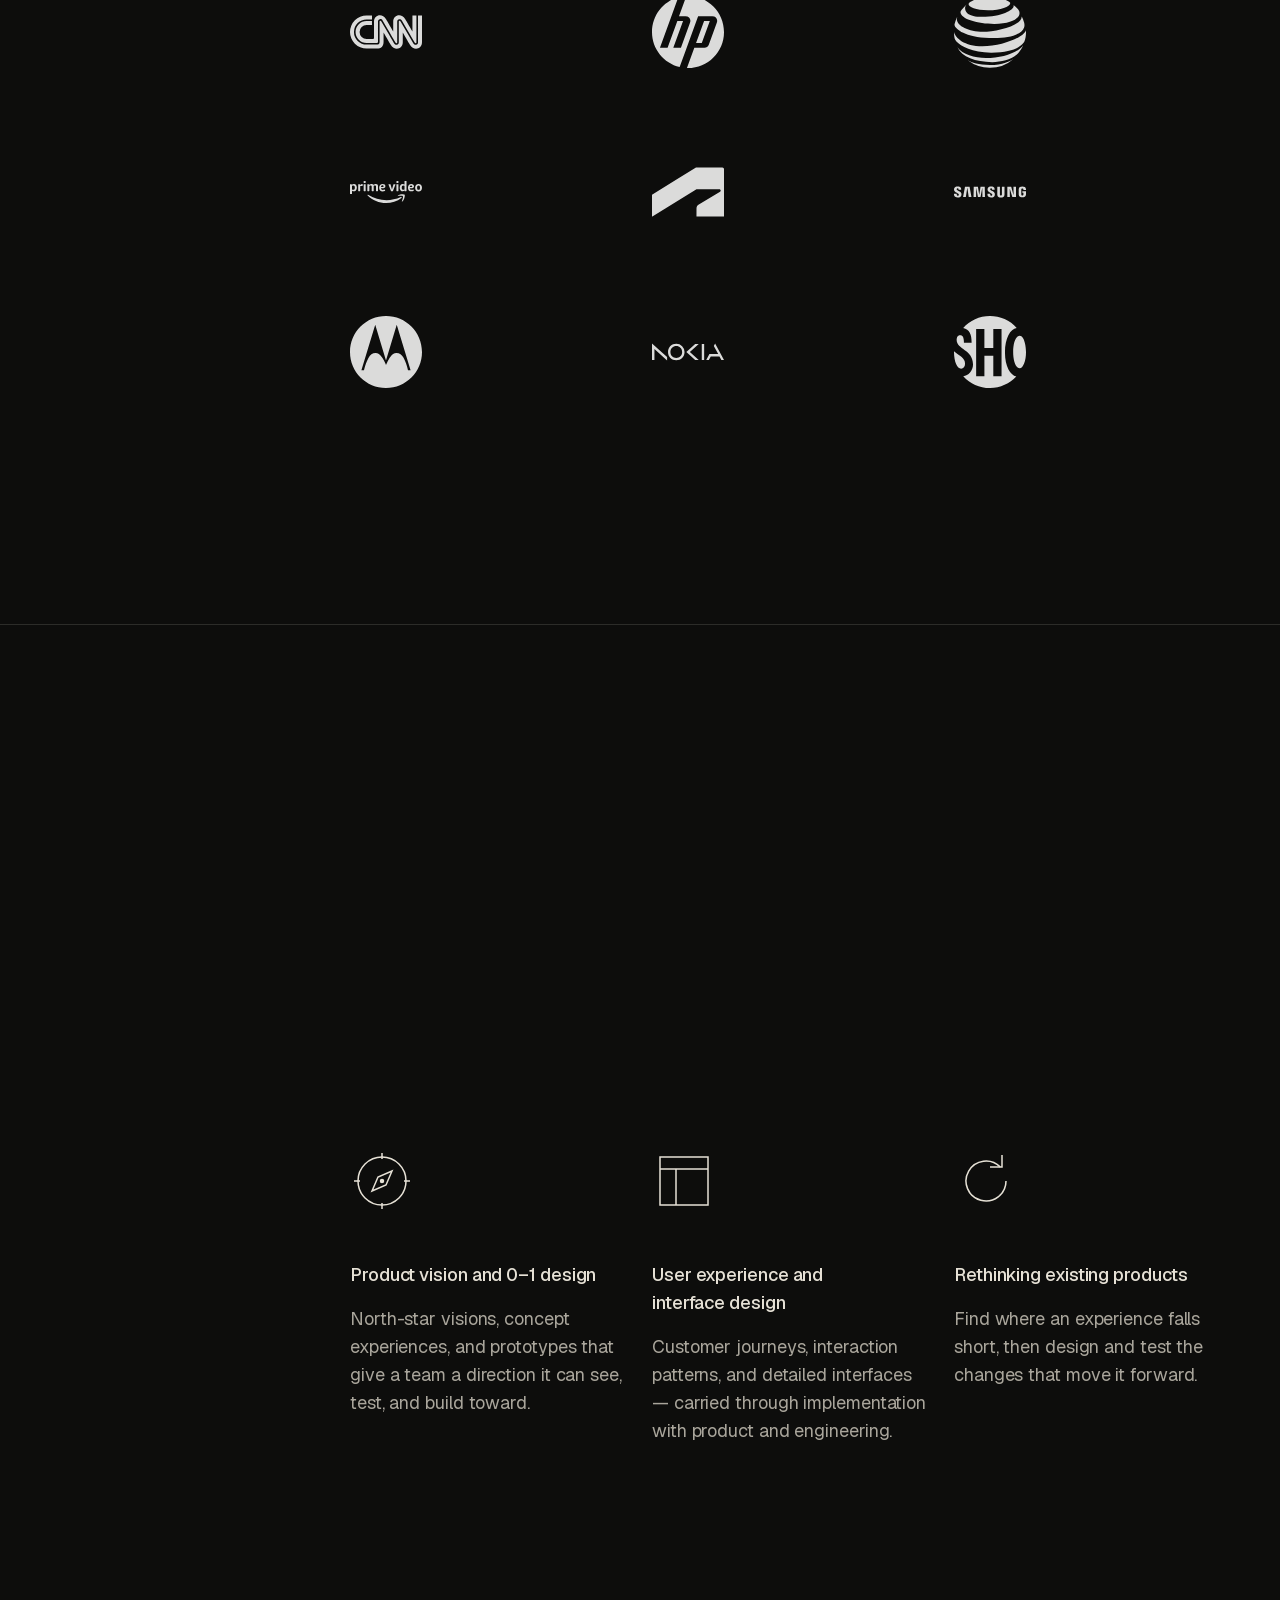
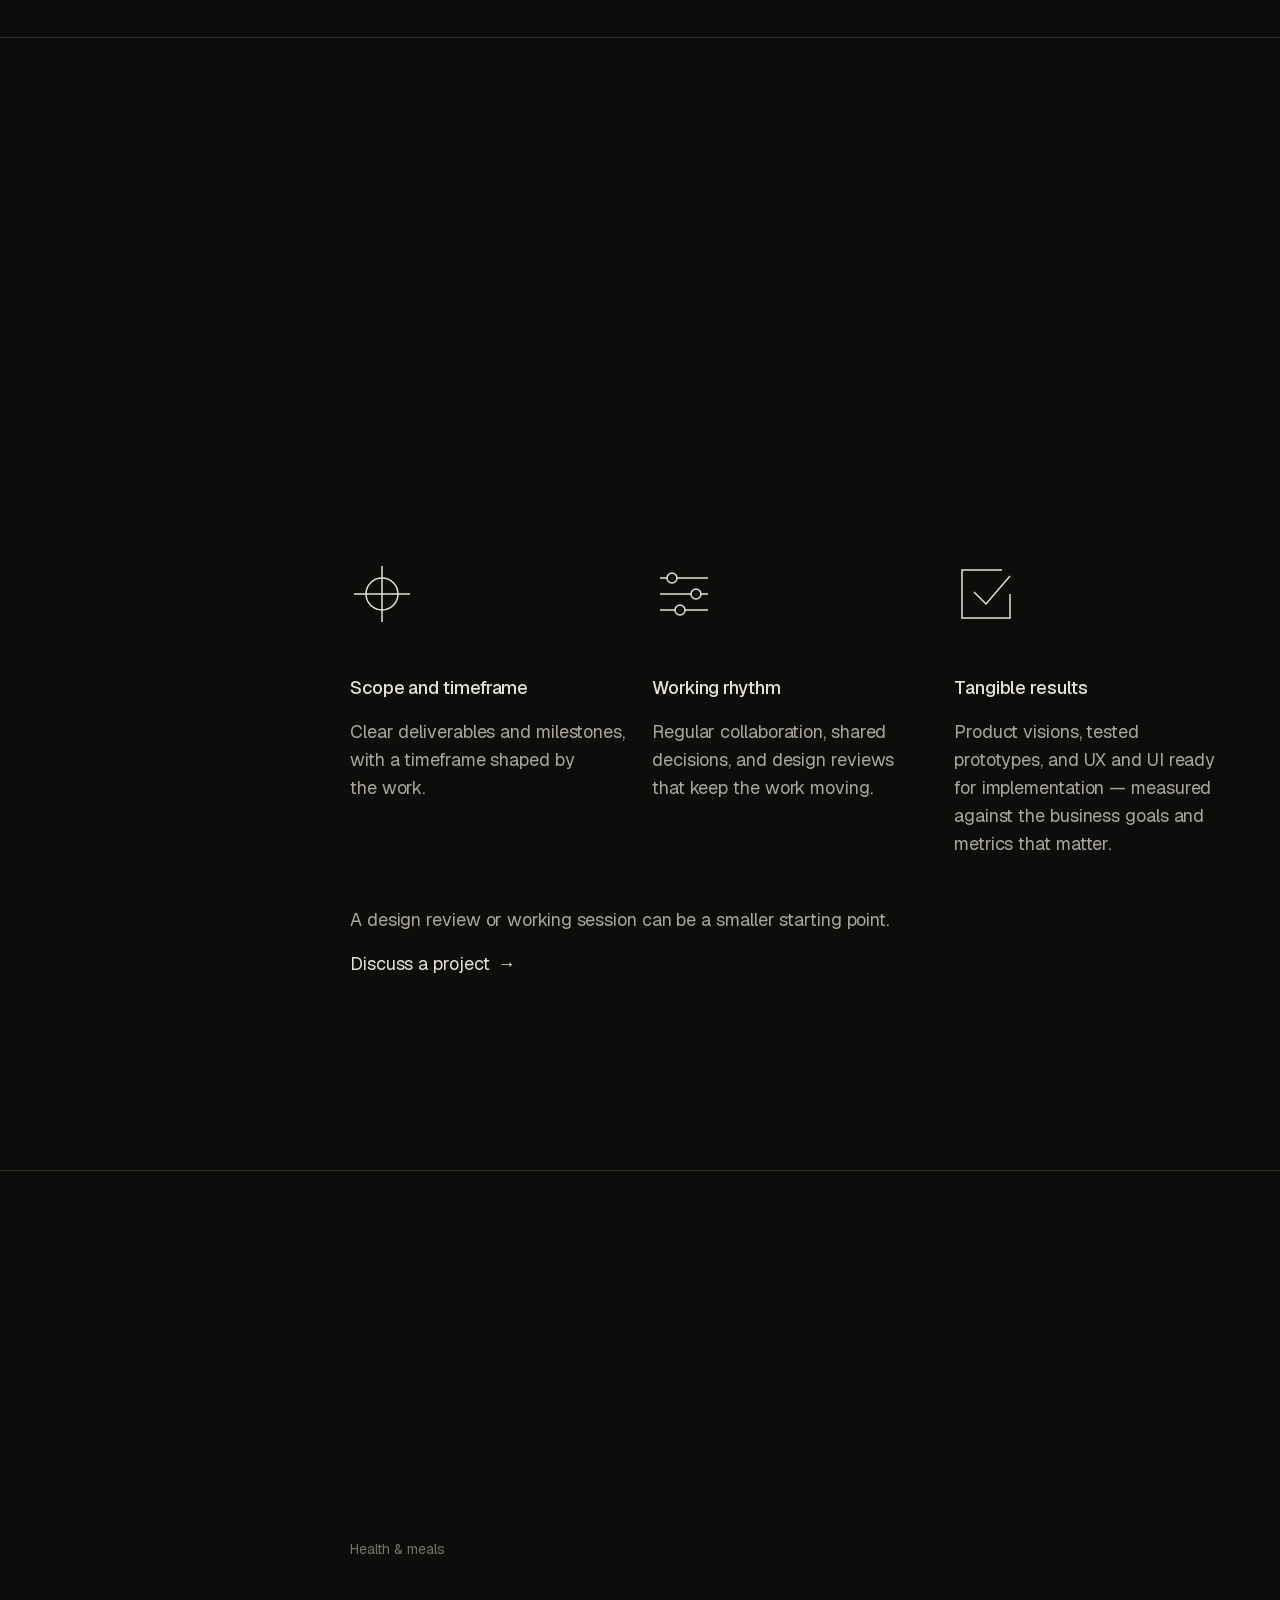
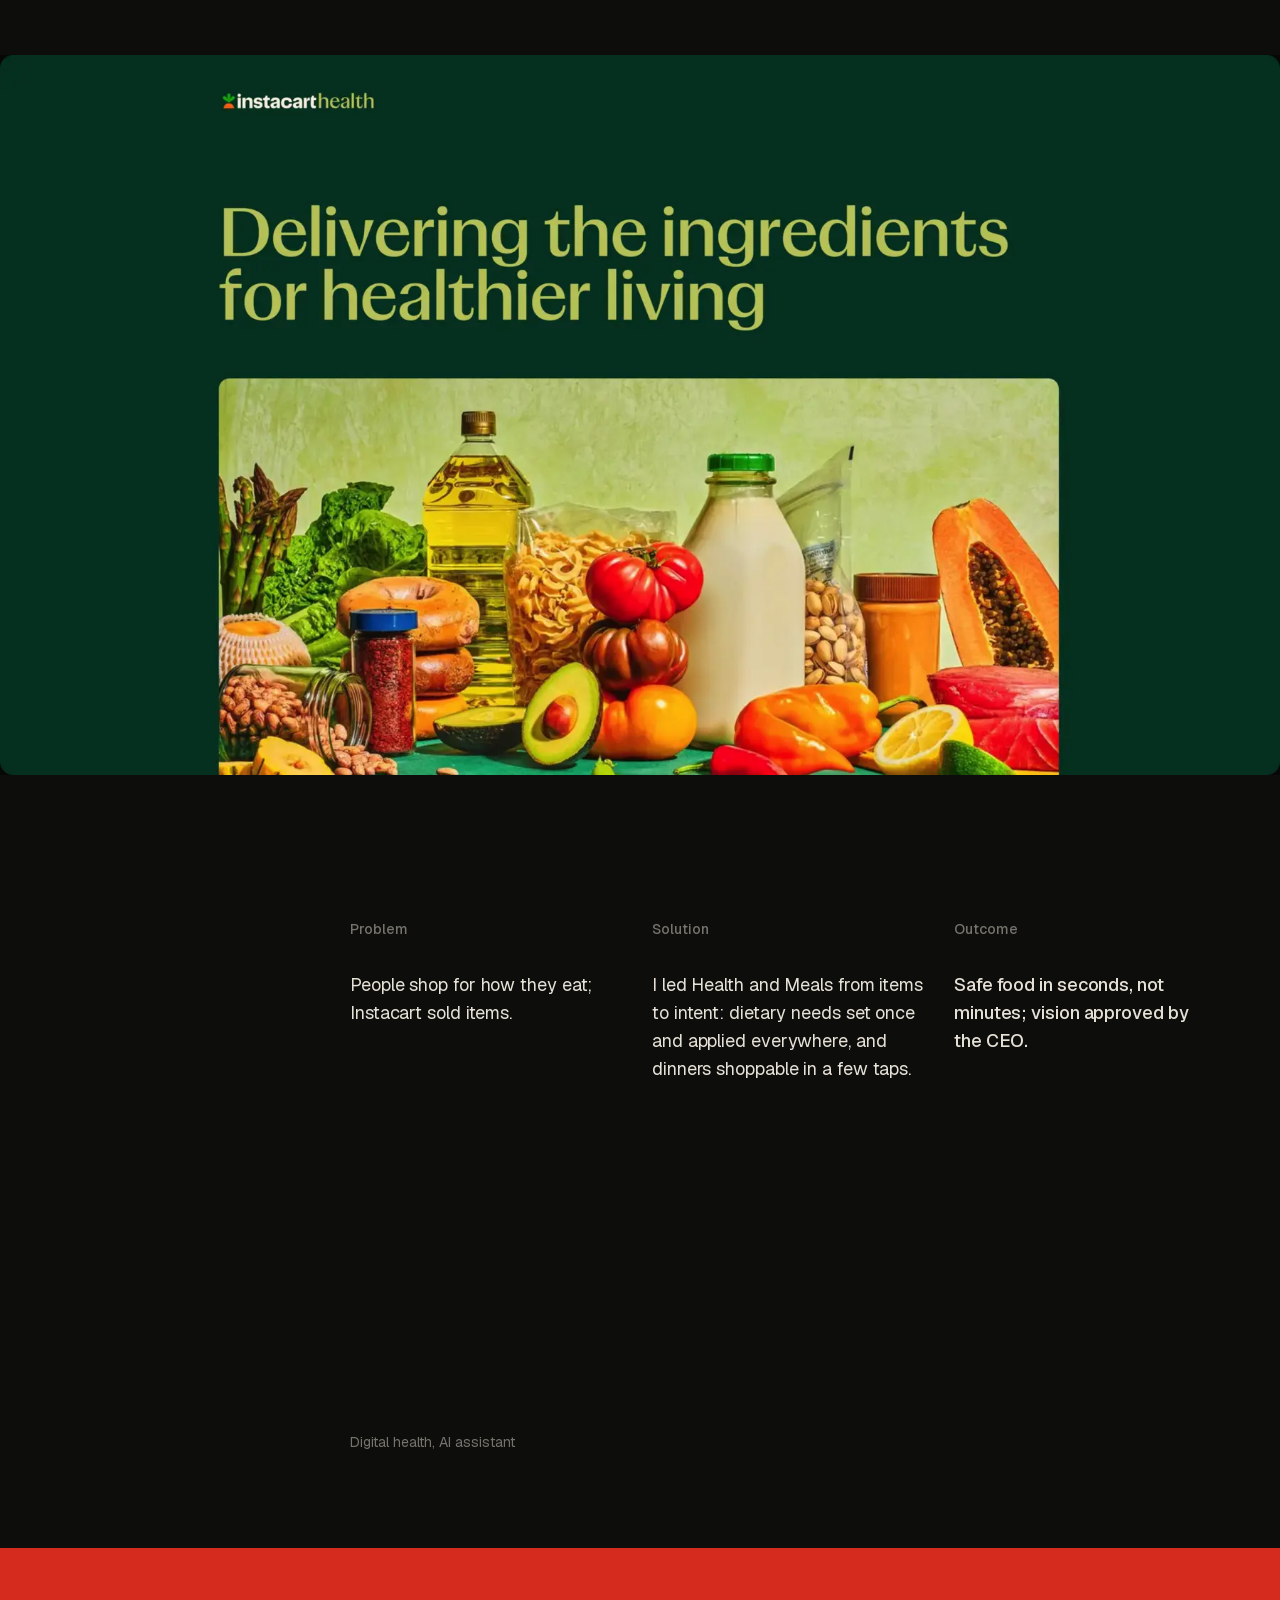
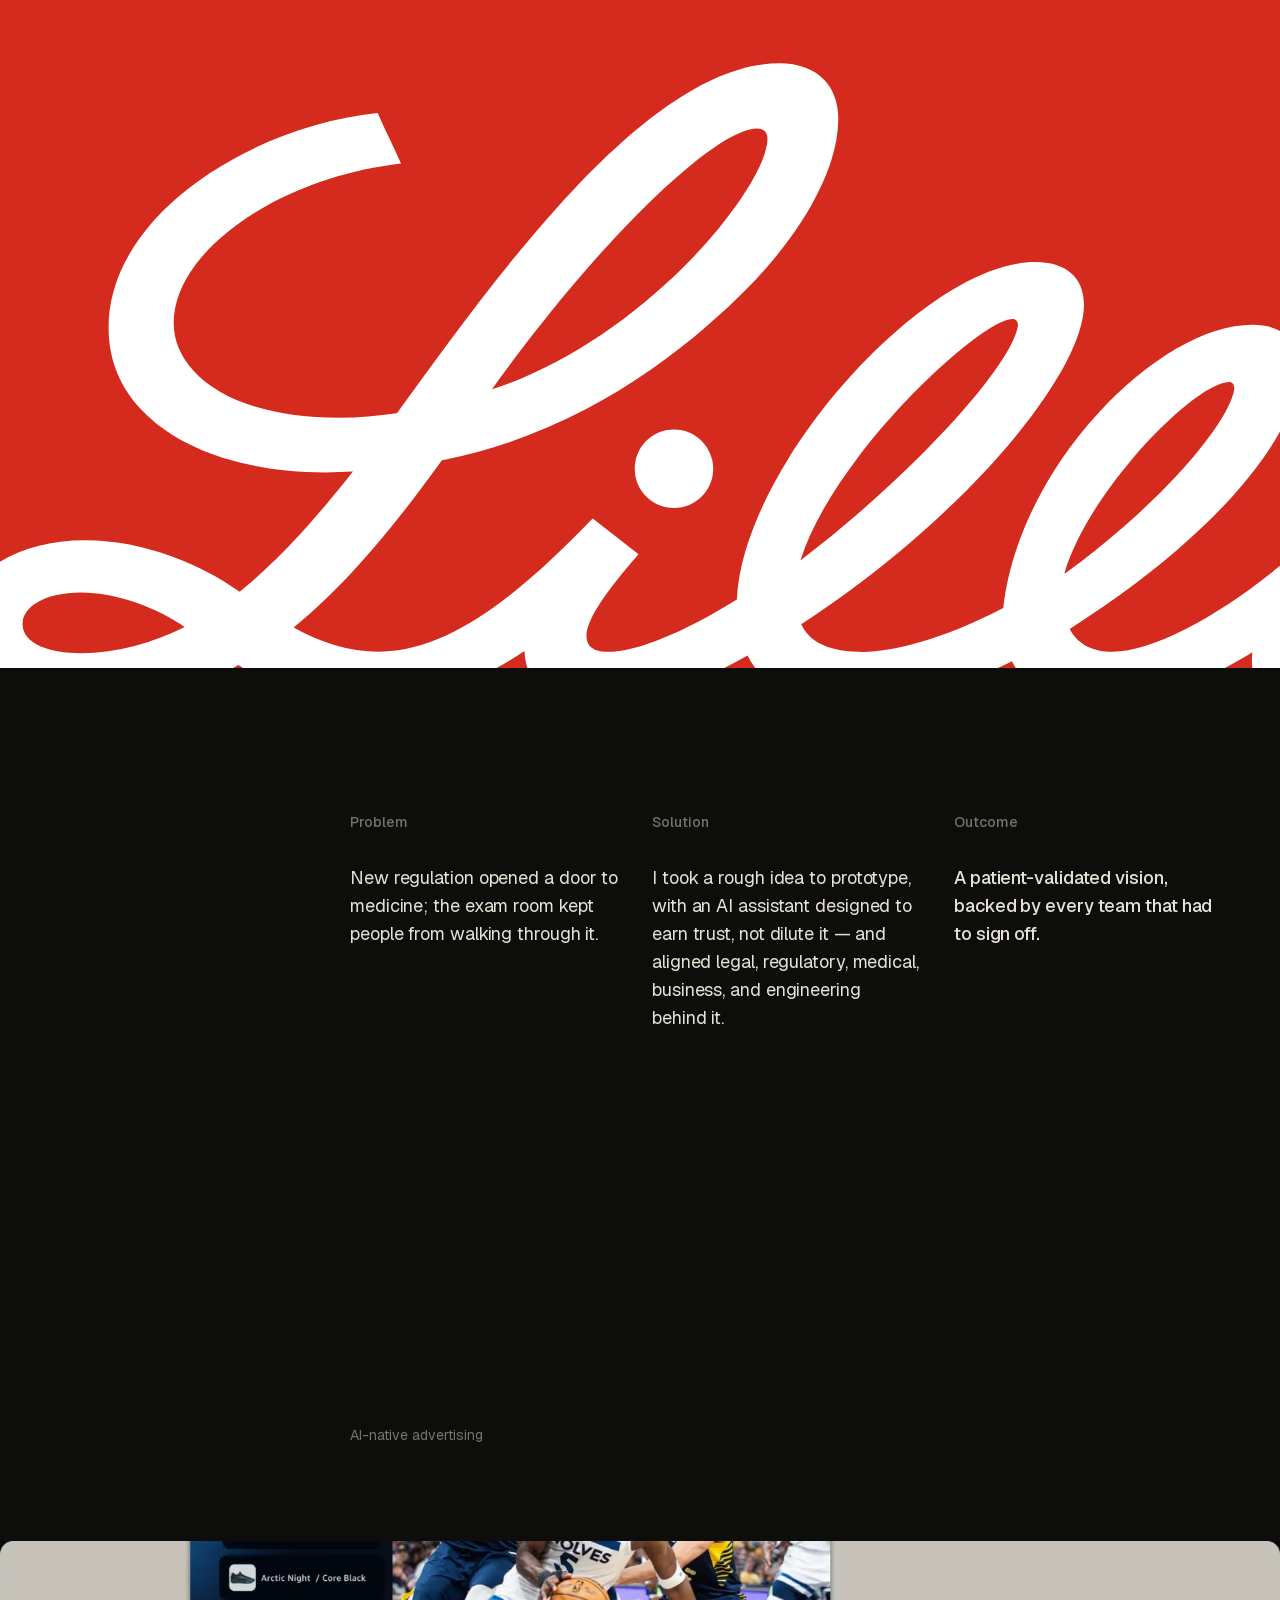
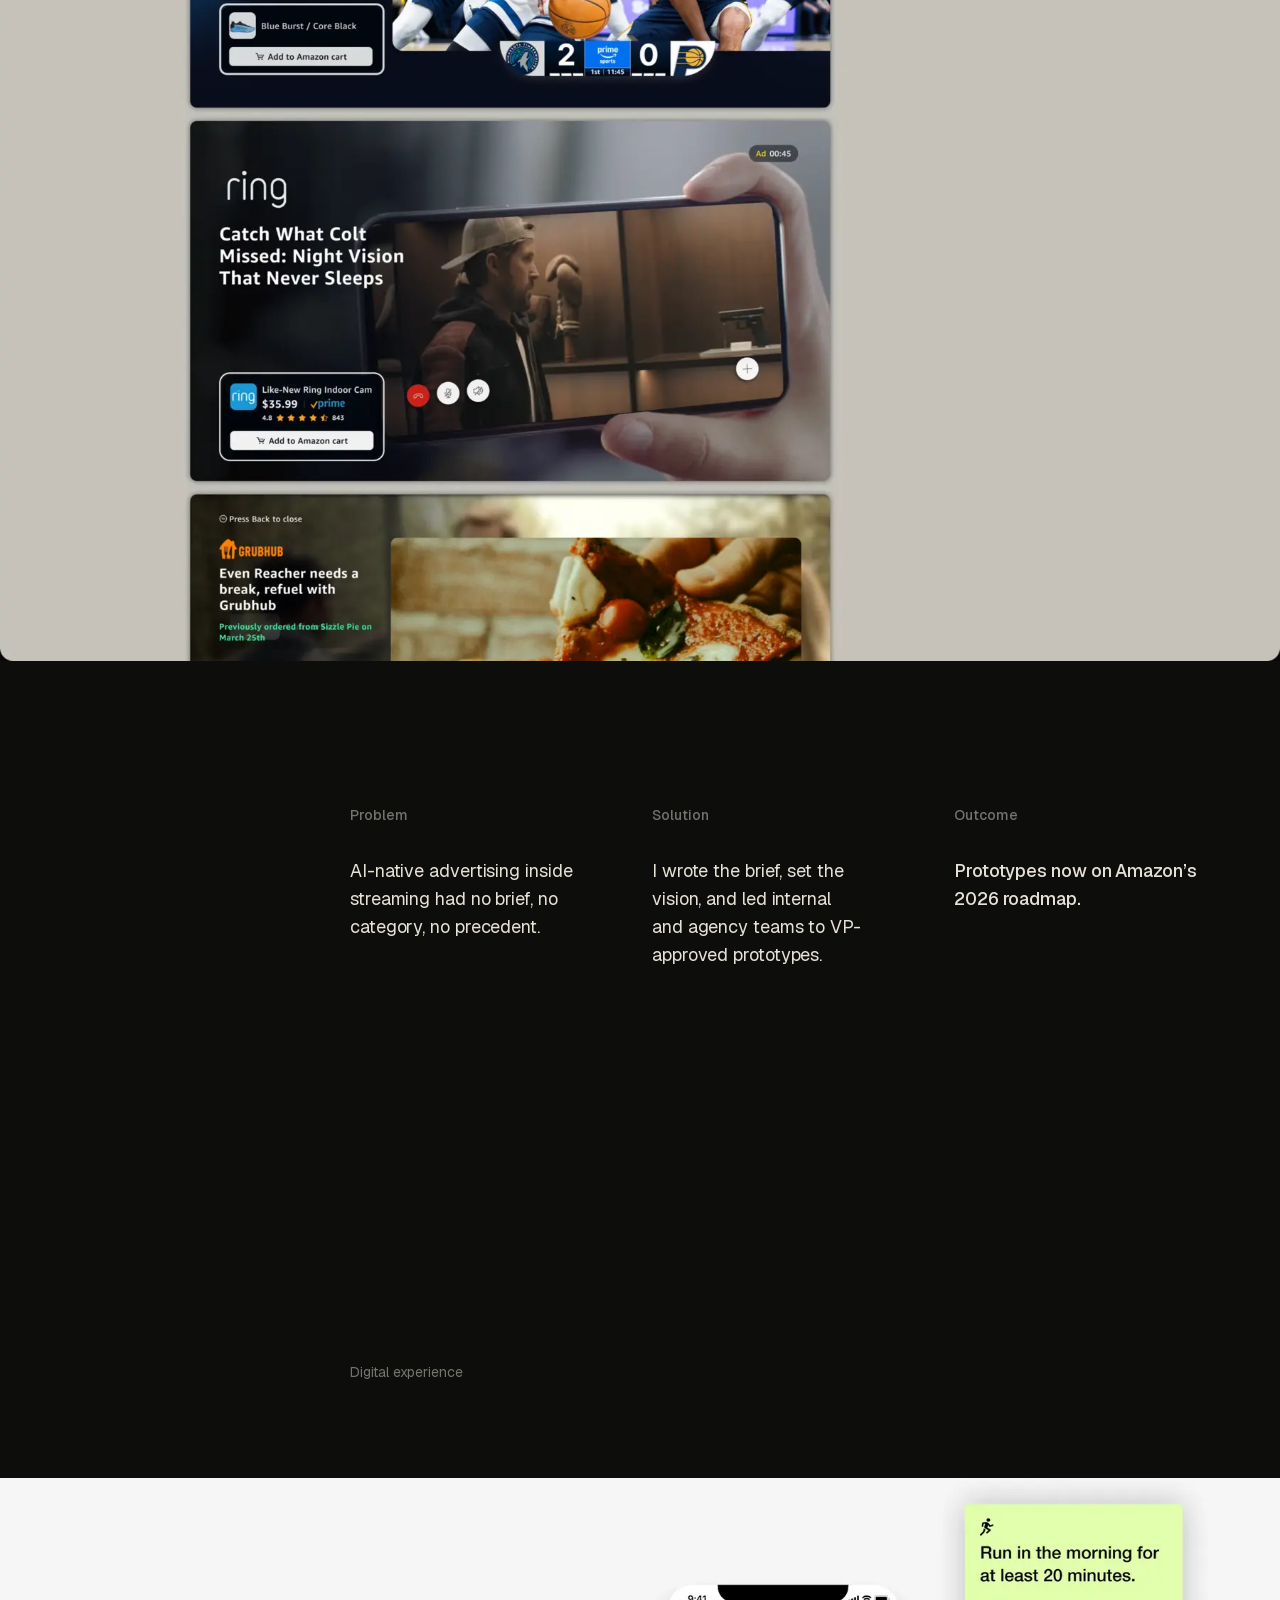
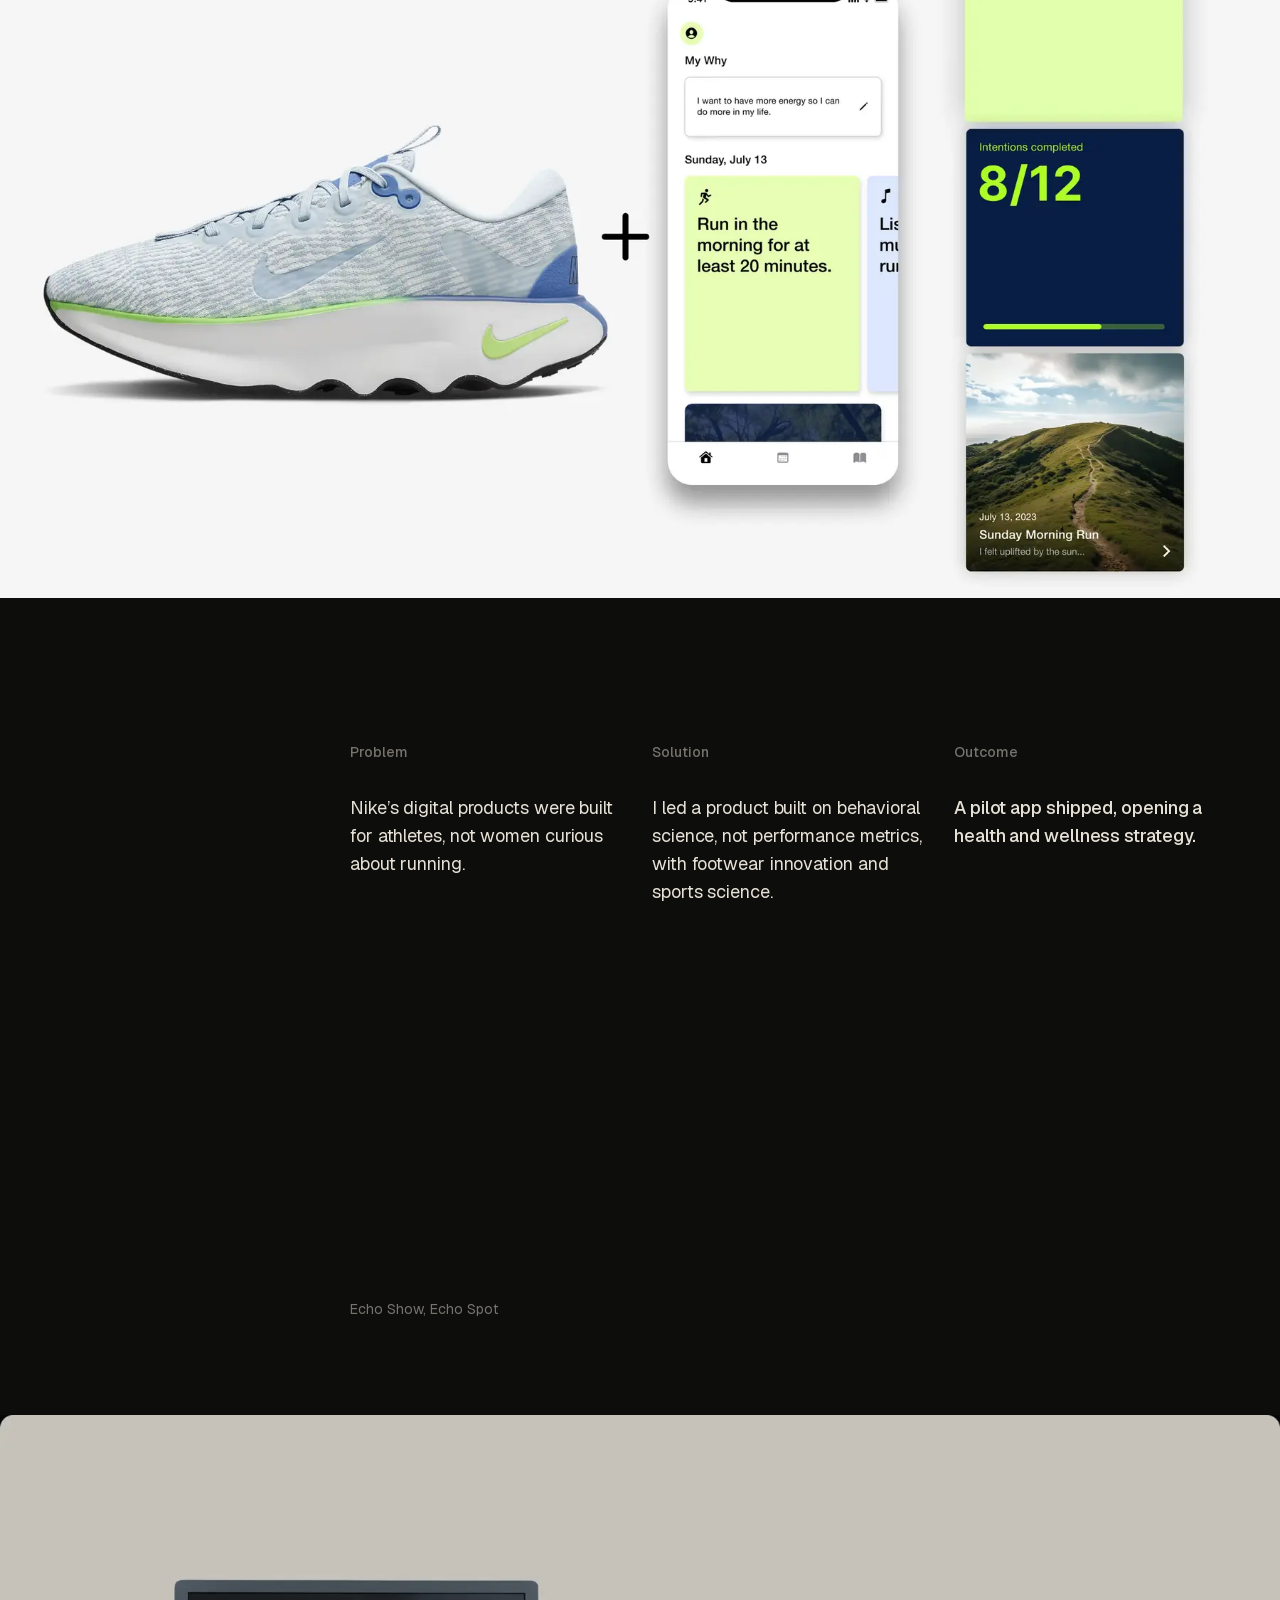
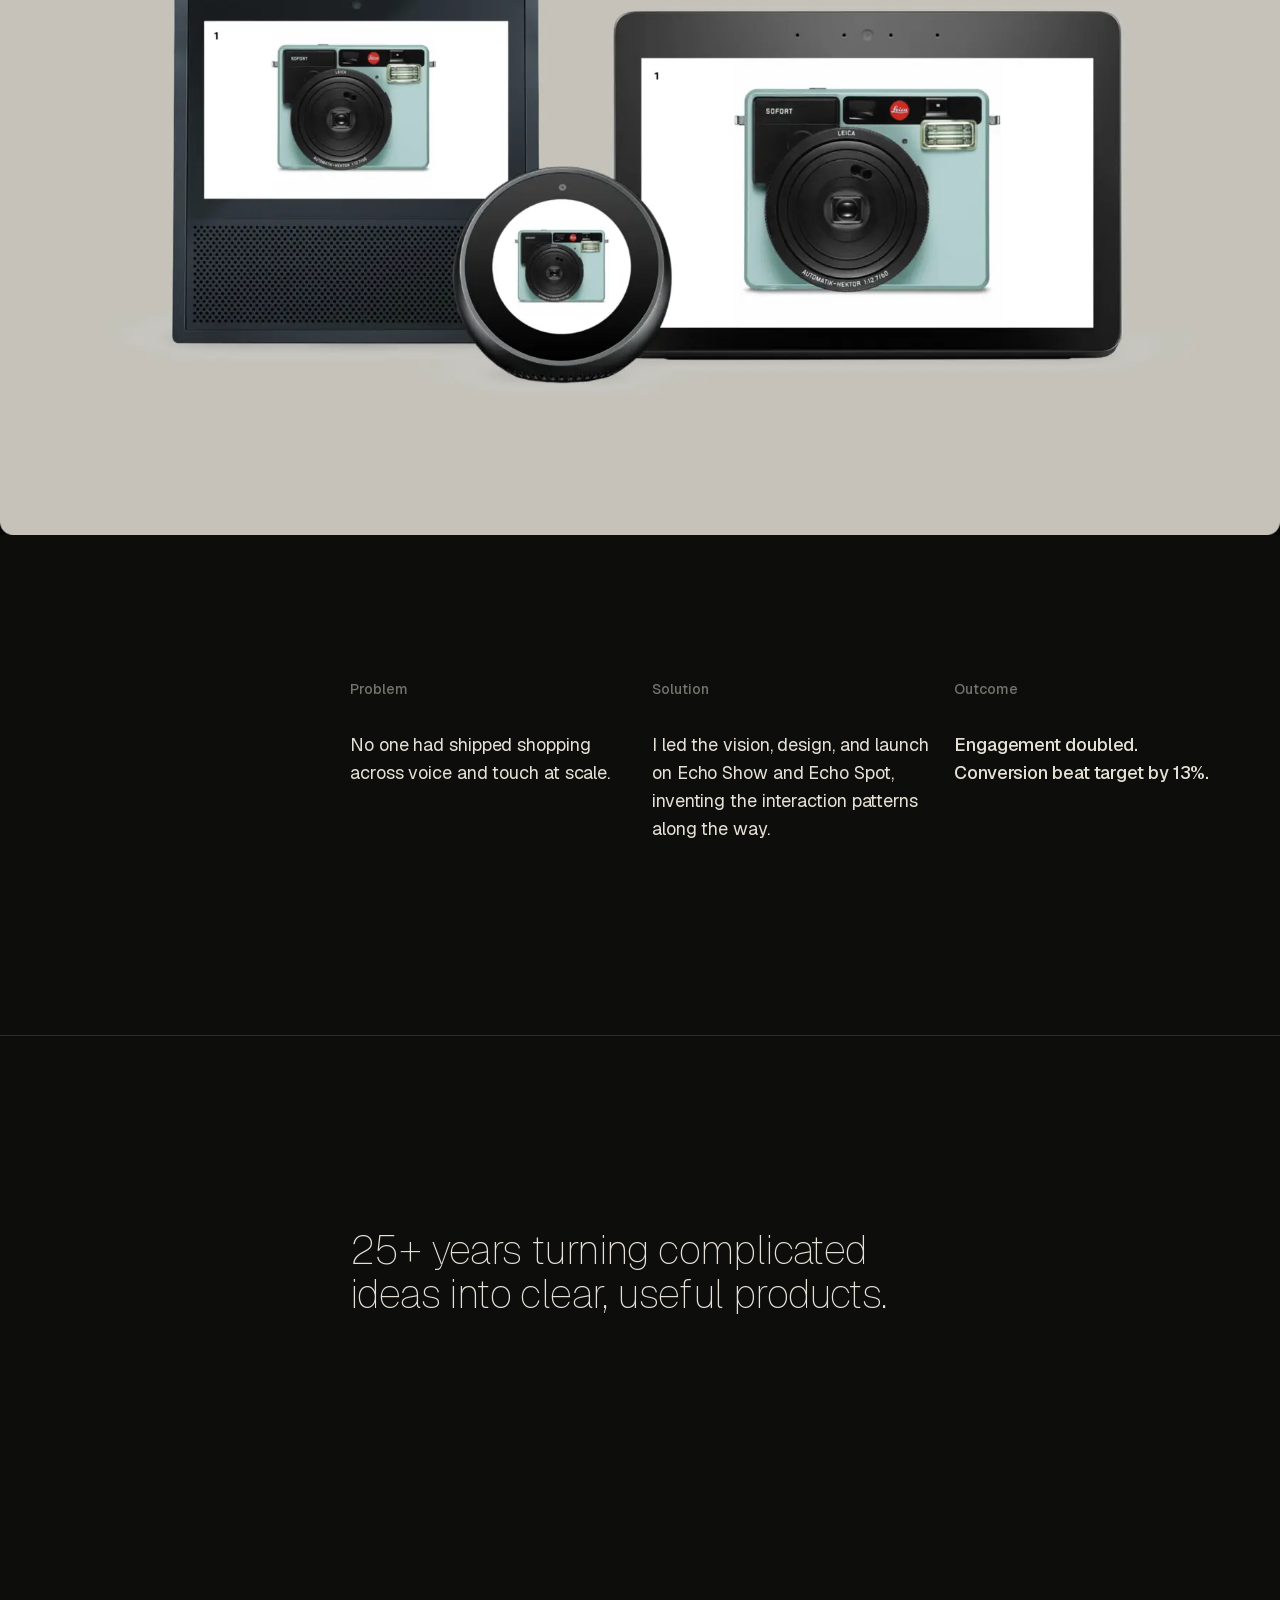
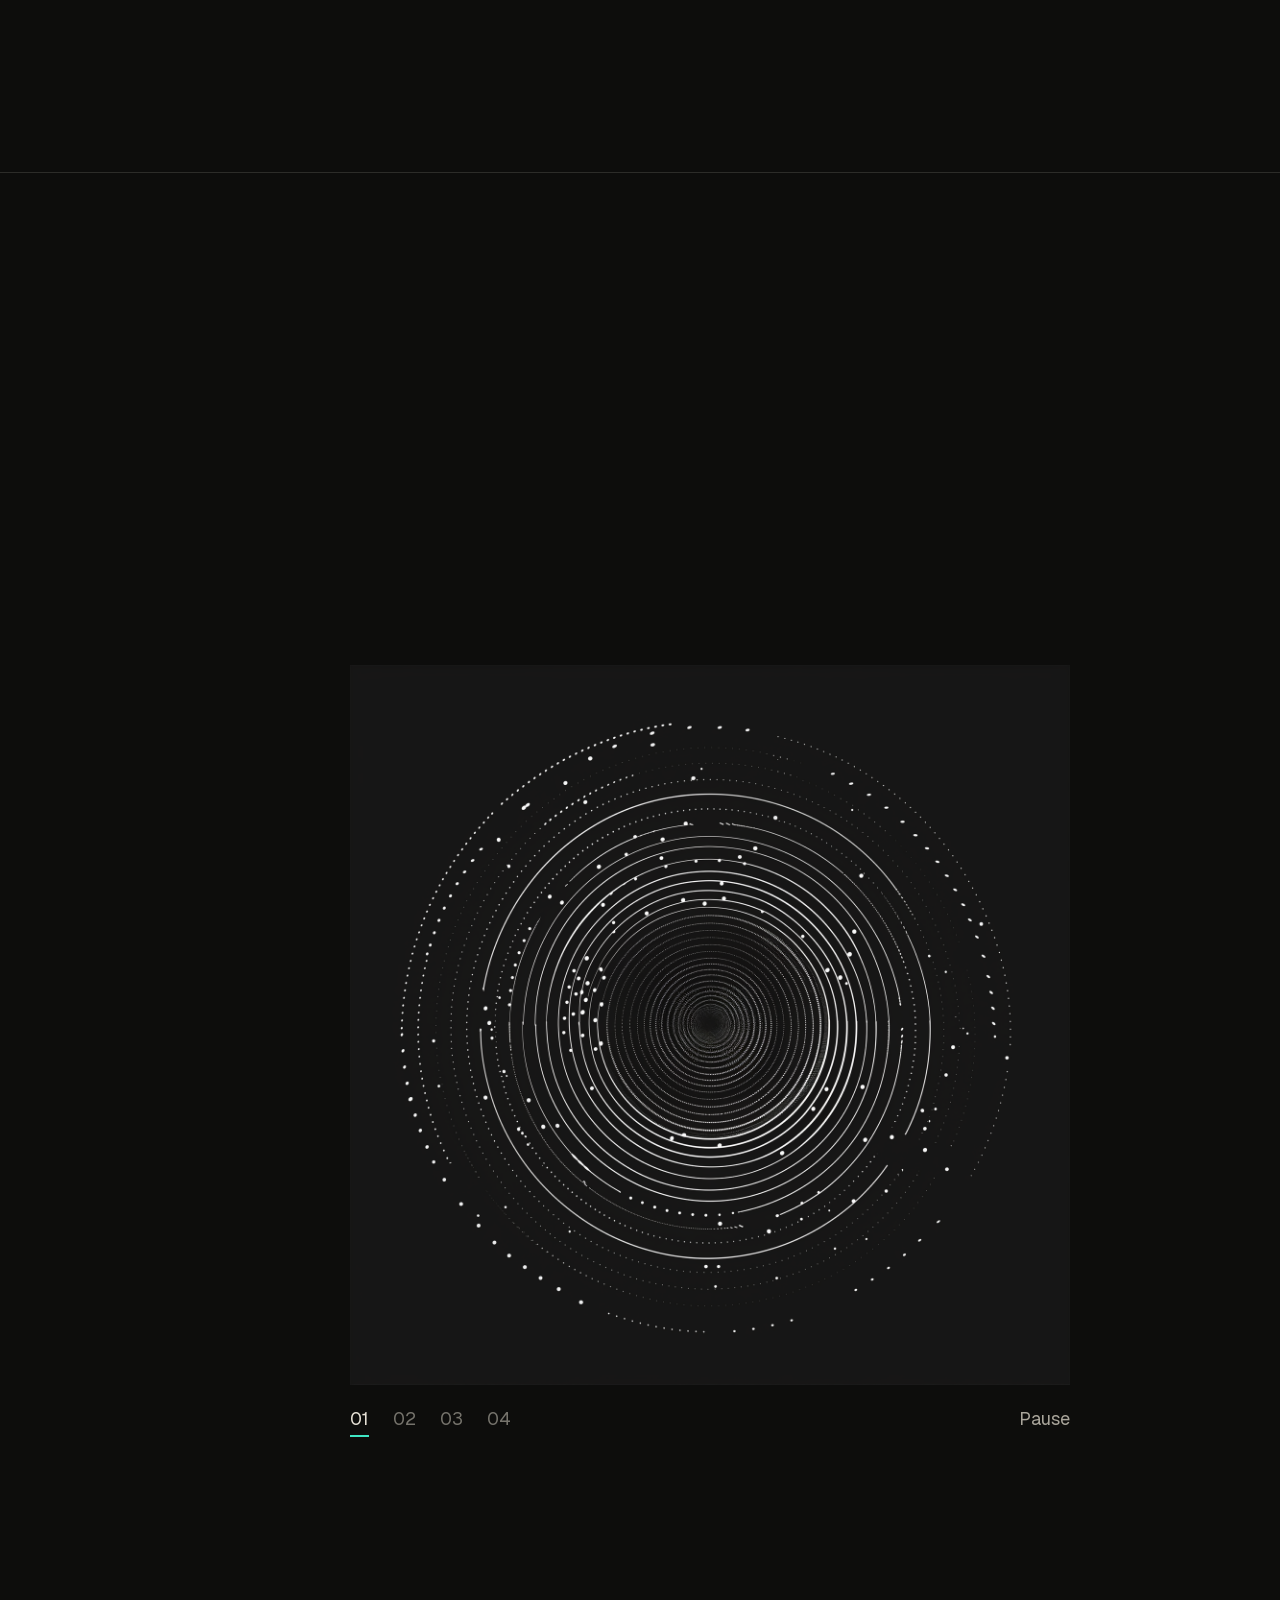
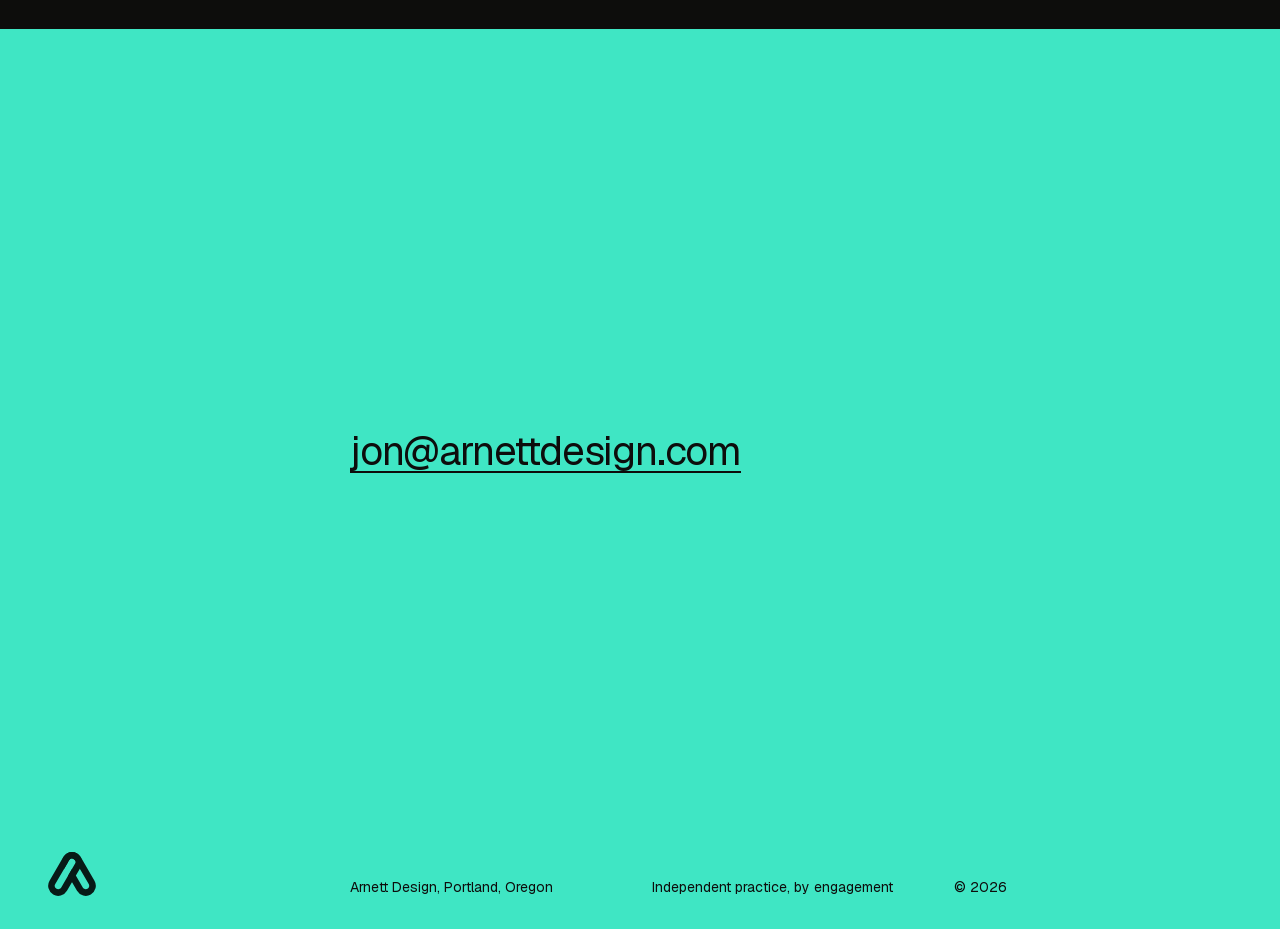
==== commit ef14b5f7: "Instacart outcome: CEO approval, remove internal $5B figure Co-Authored-By: Claude Opus 5.5 <noreply" ====
--- a/index.html
+++ b/index.html
@@ -184,7 +184,7 @@
           </div>
           <div class="ad-service"><div class="rule rule-abs" data-rule data-i="2"></div>
             <dt class="ad-label ad-quiet">Outcome</dt>
-            <dd class="ad-body outcome">Safe food found in seconds, not minutes, and a vision for a $5B opportunity.</dd>
+            <dd class="ad-body outcome">Safe food in seconds, not minutes; vision approved by the CEO.</dd>
           </div>
         </dl>
       </div>
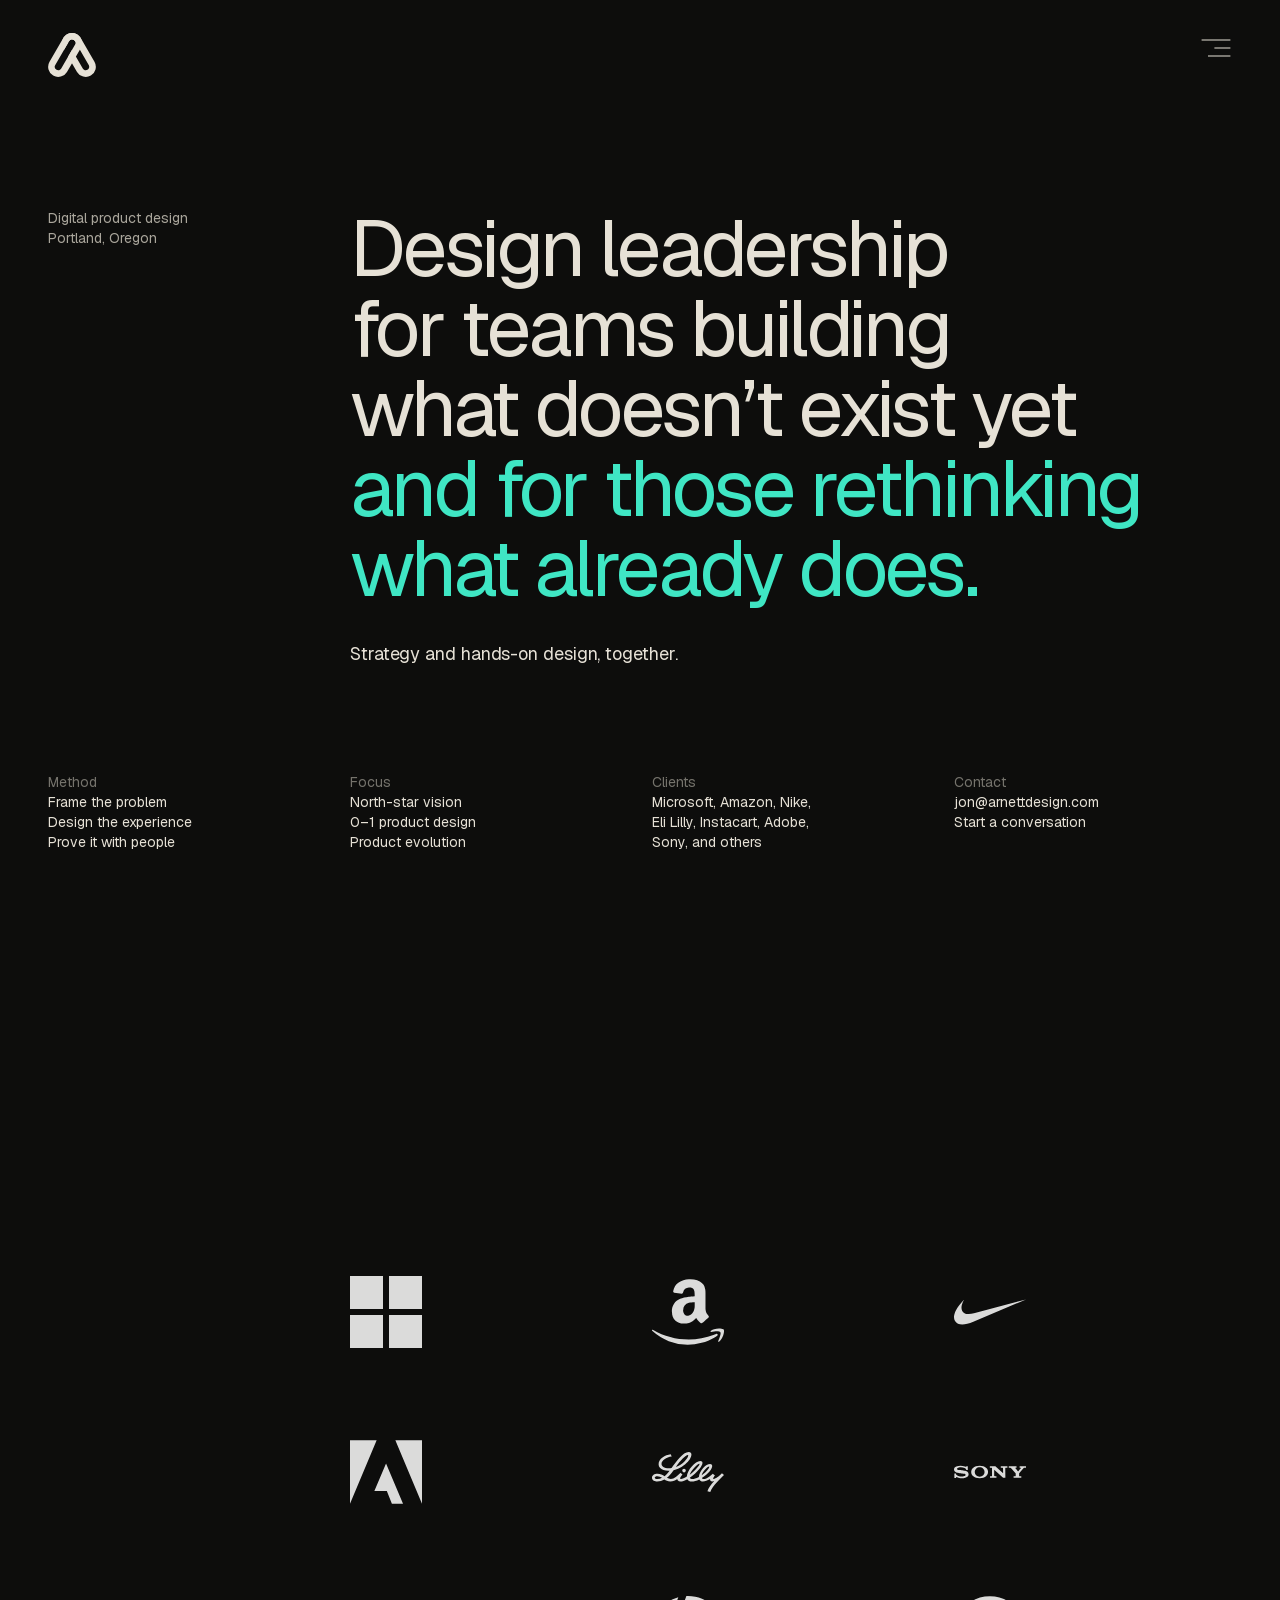
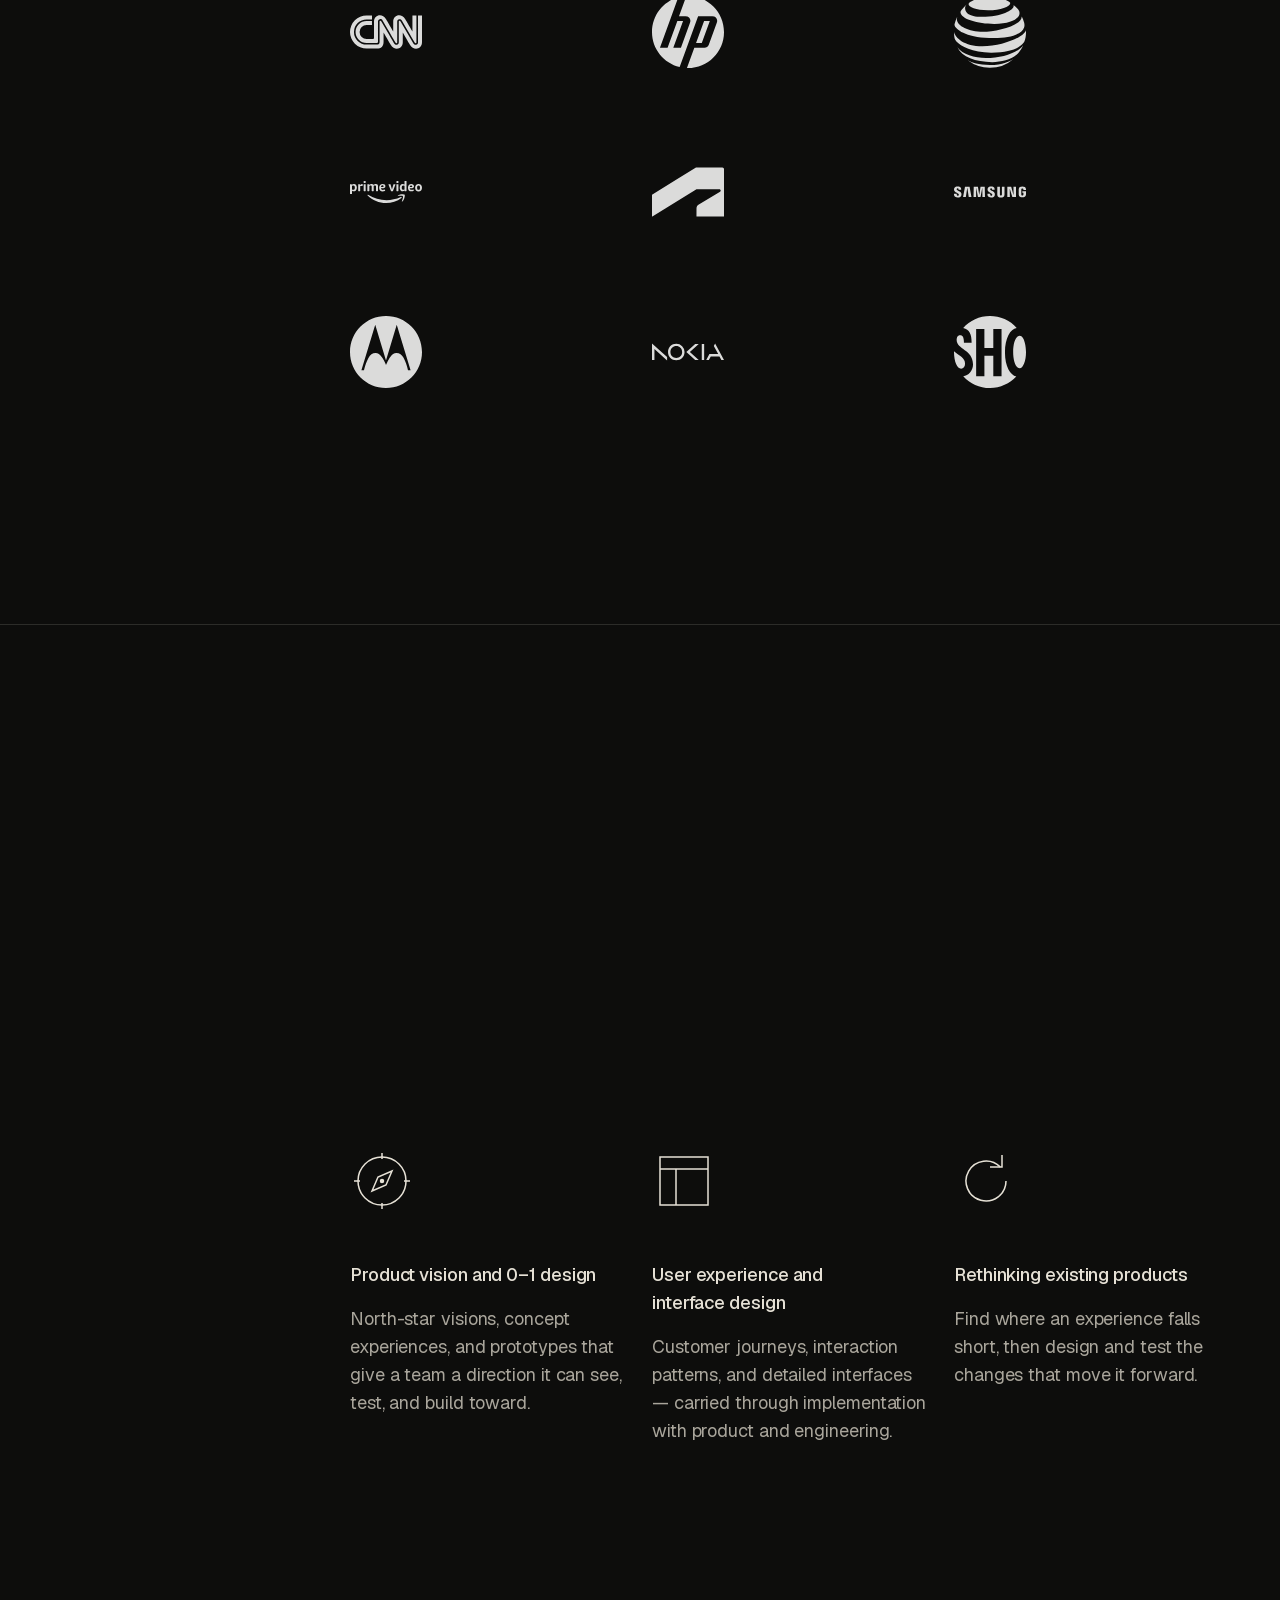
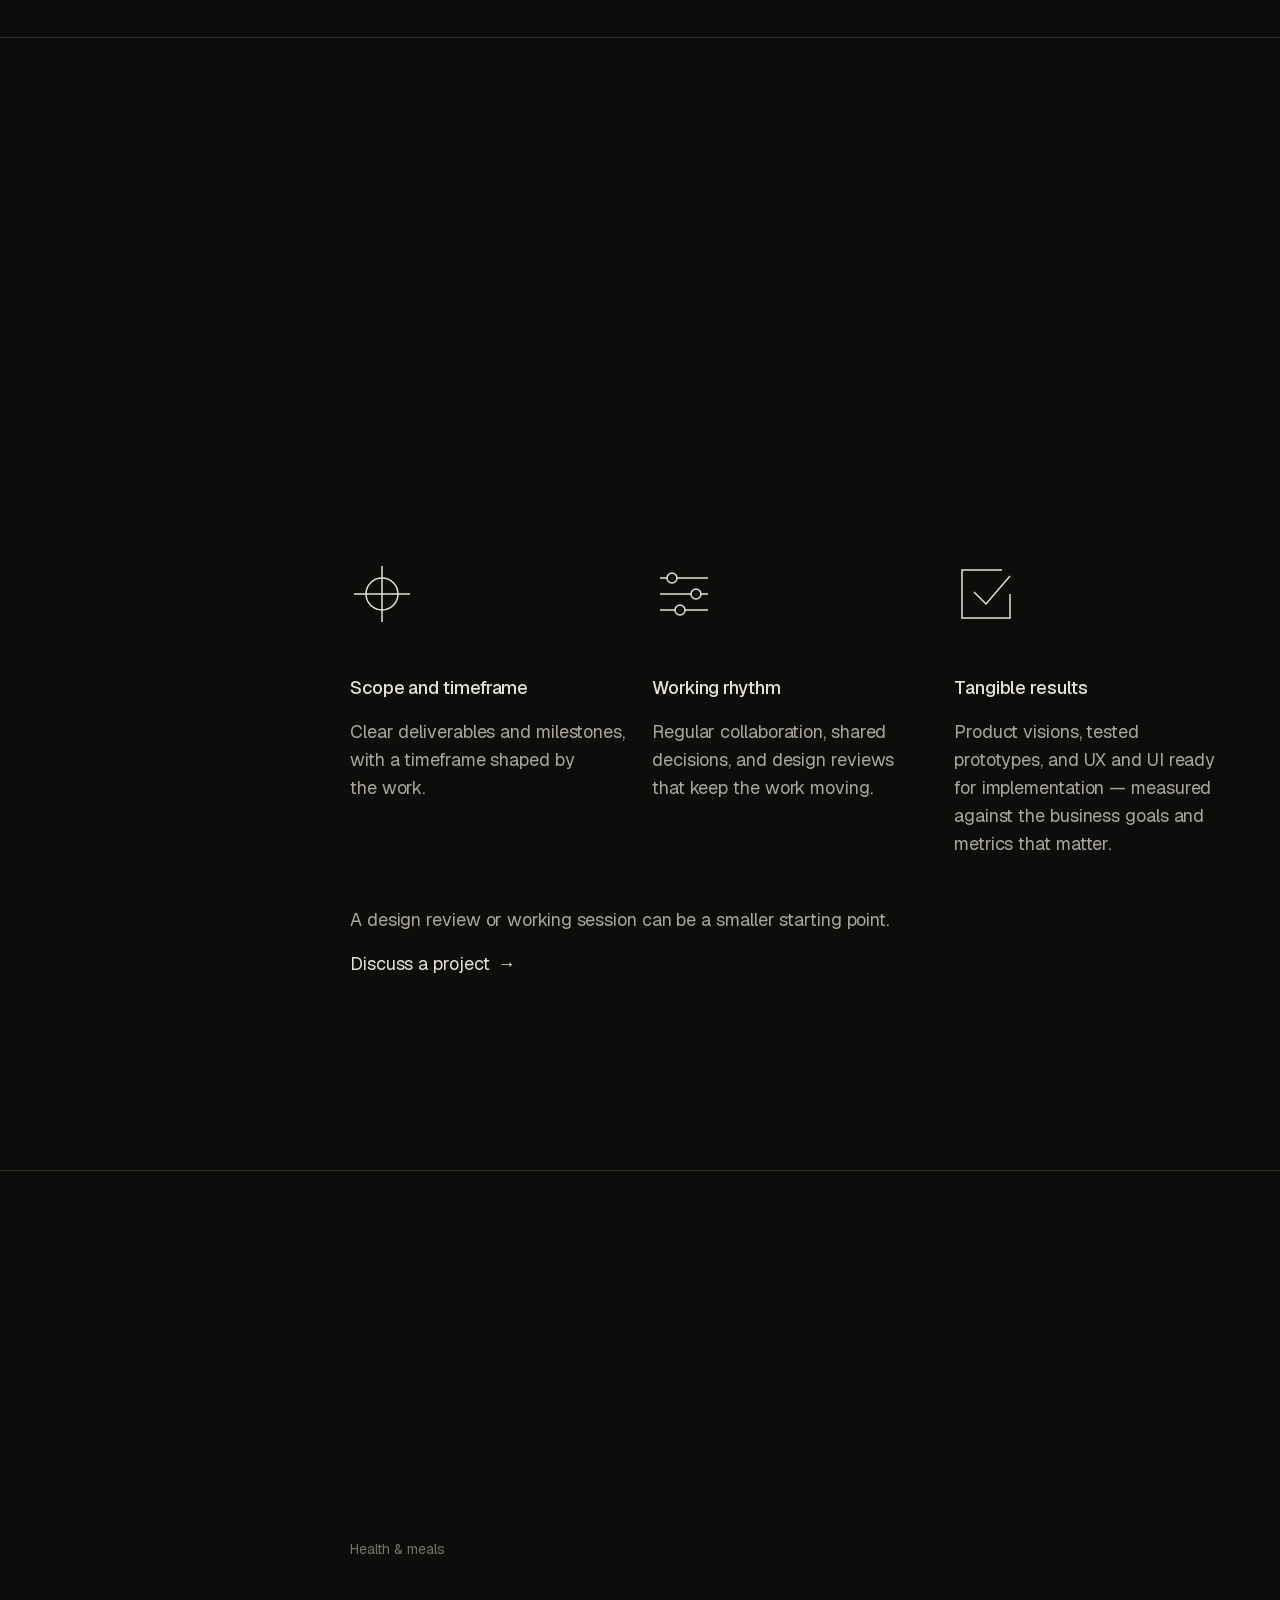
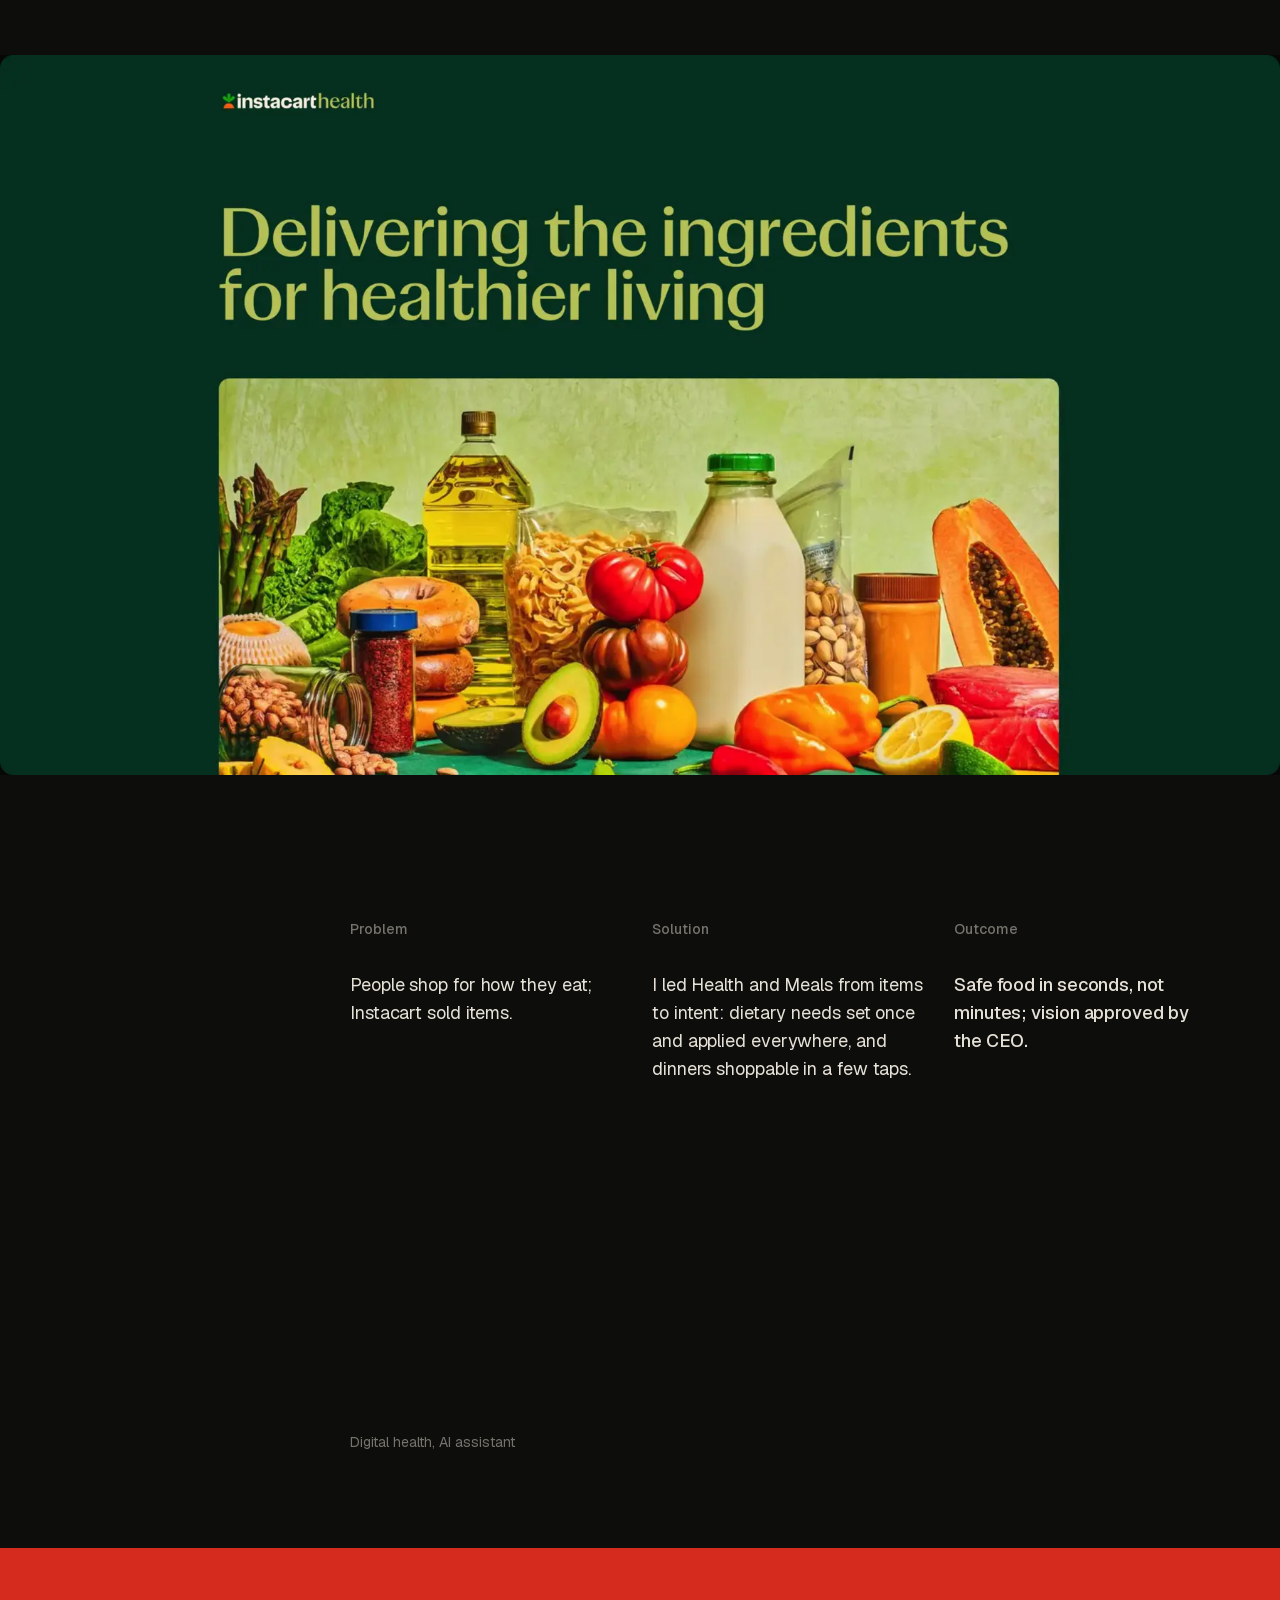
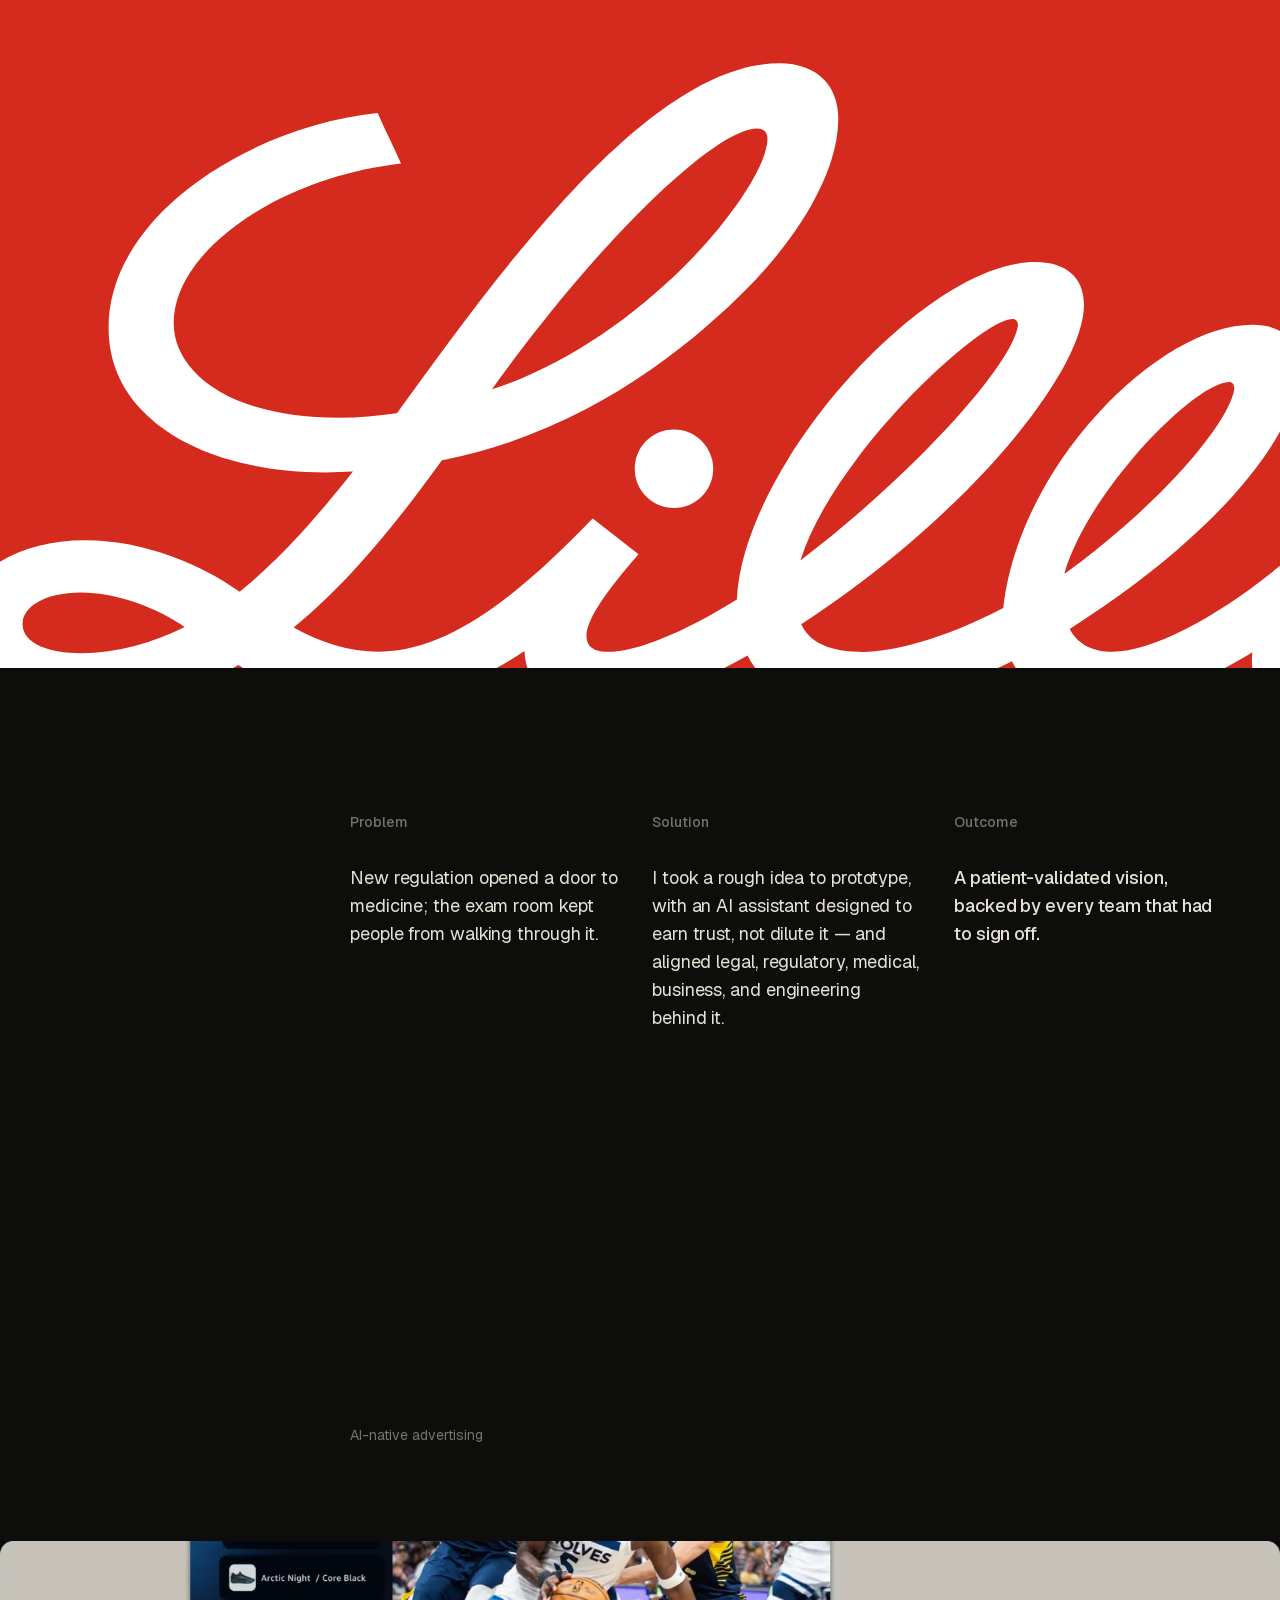
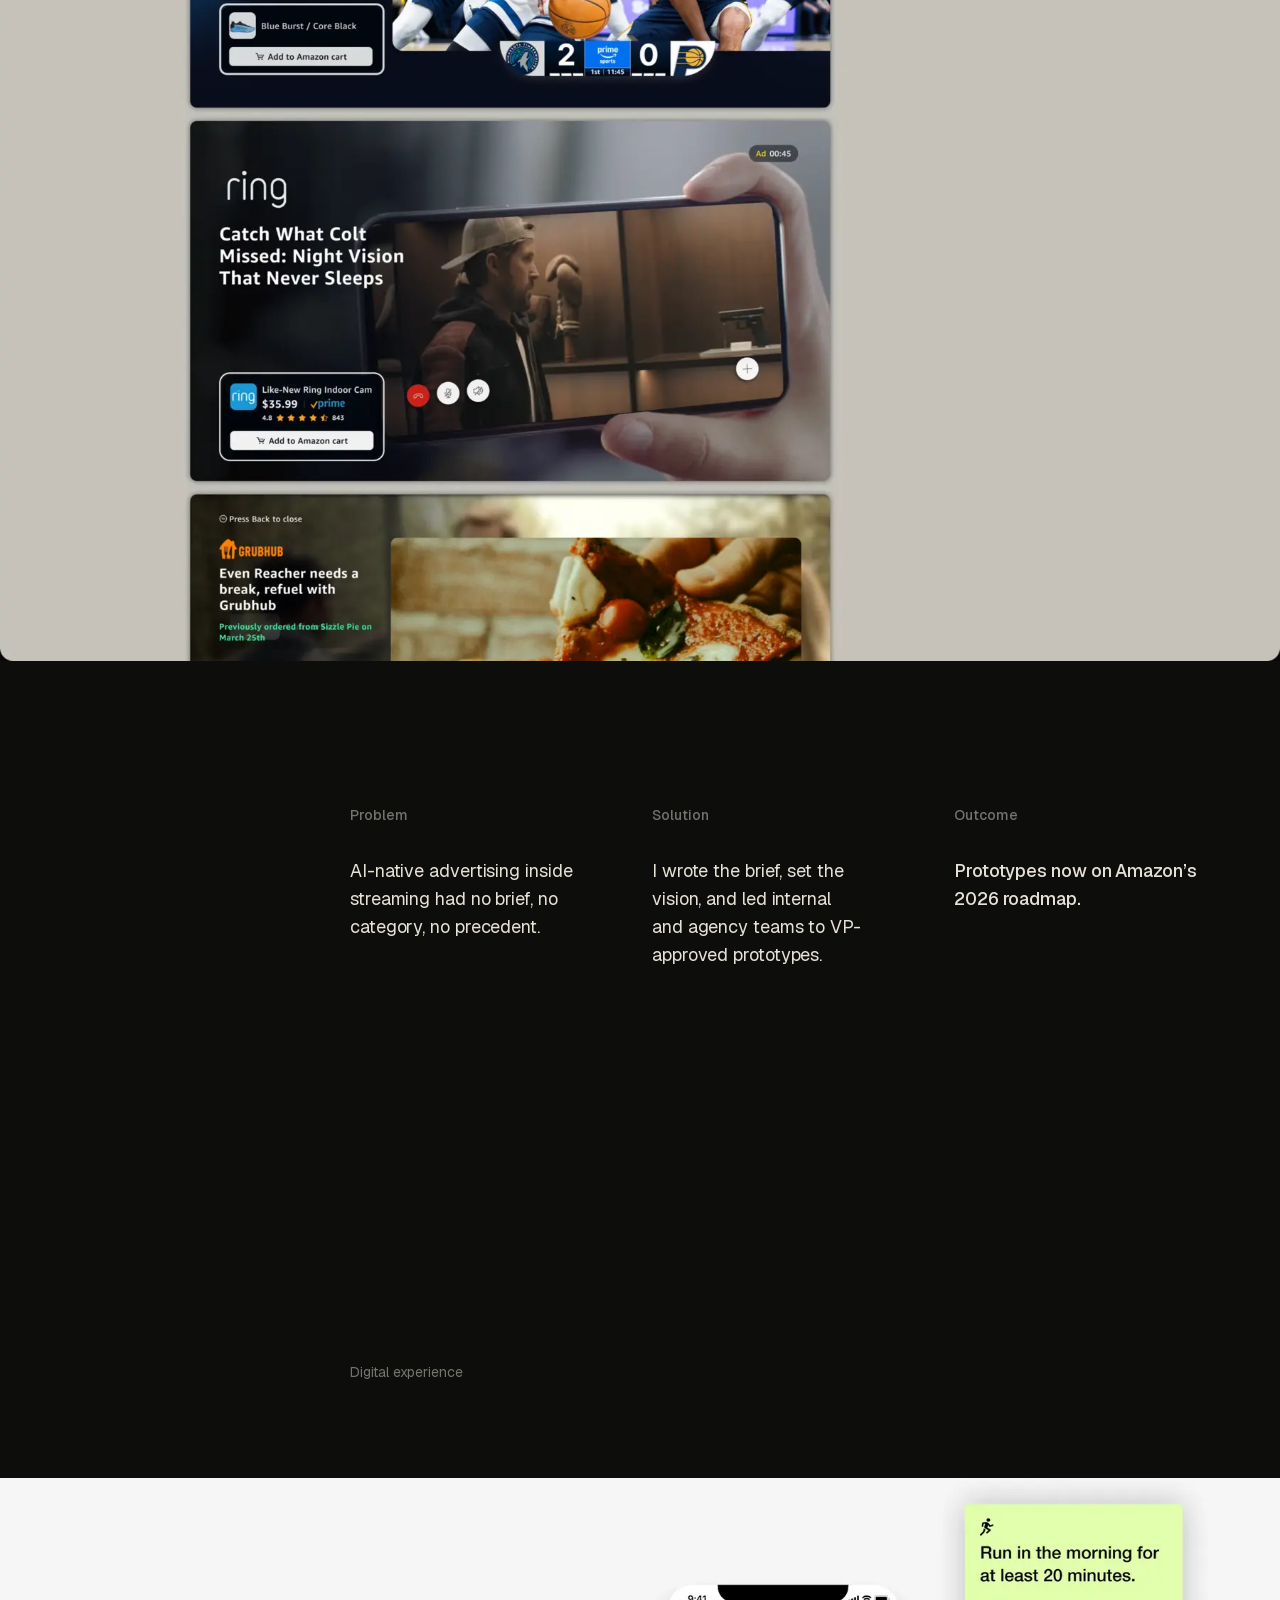
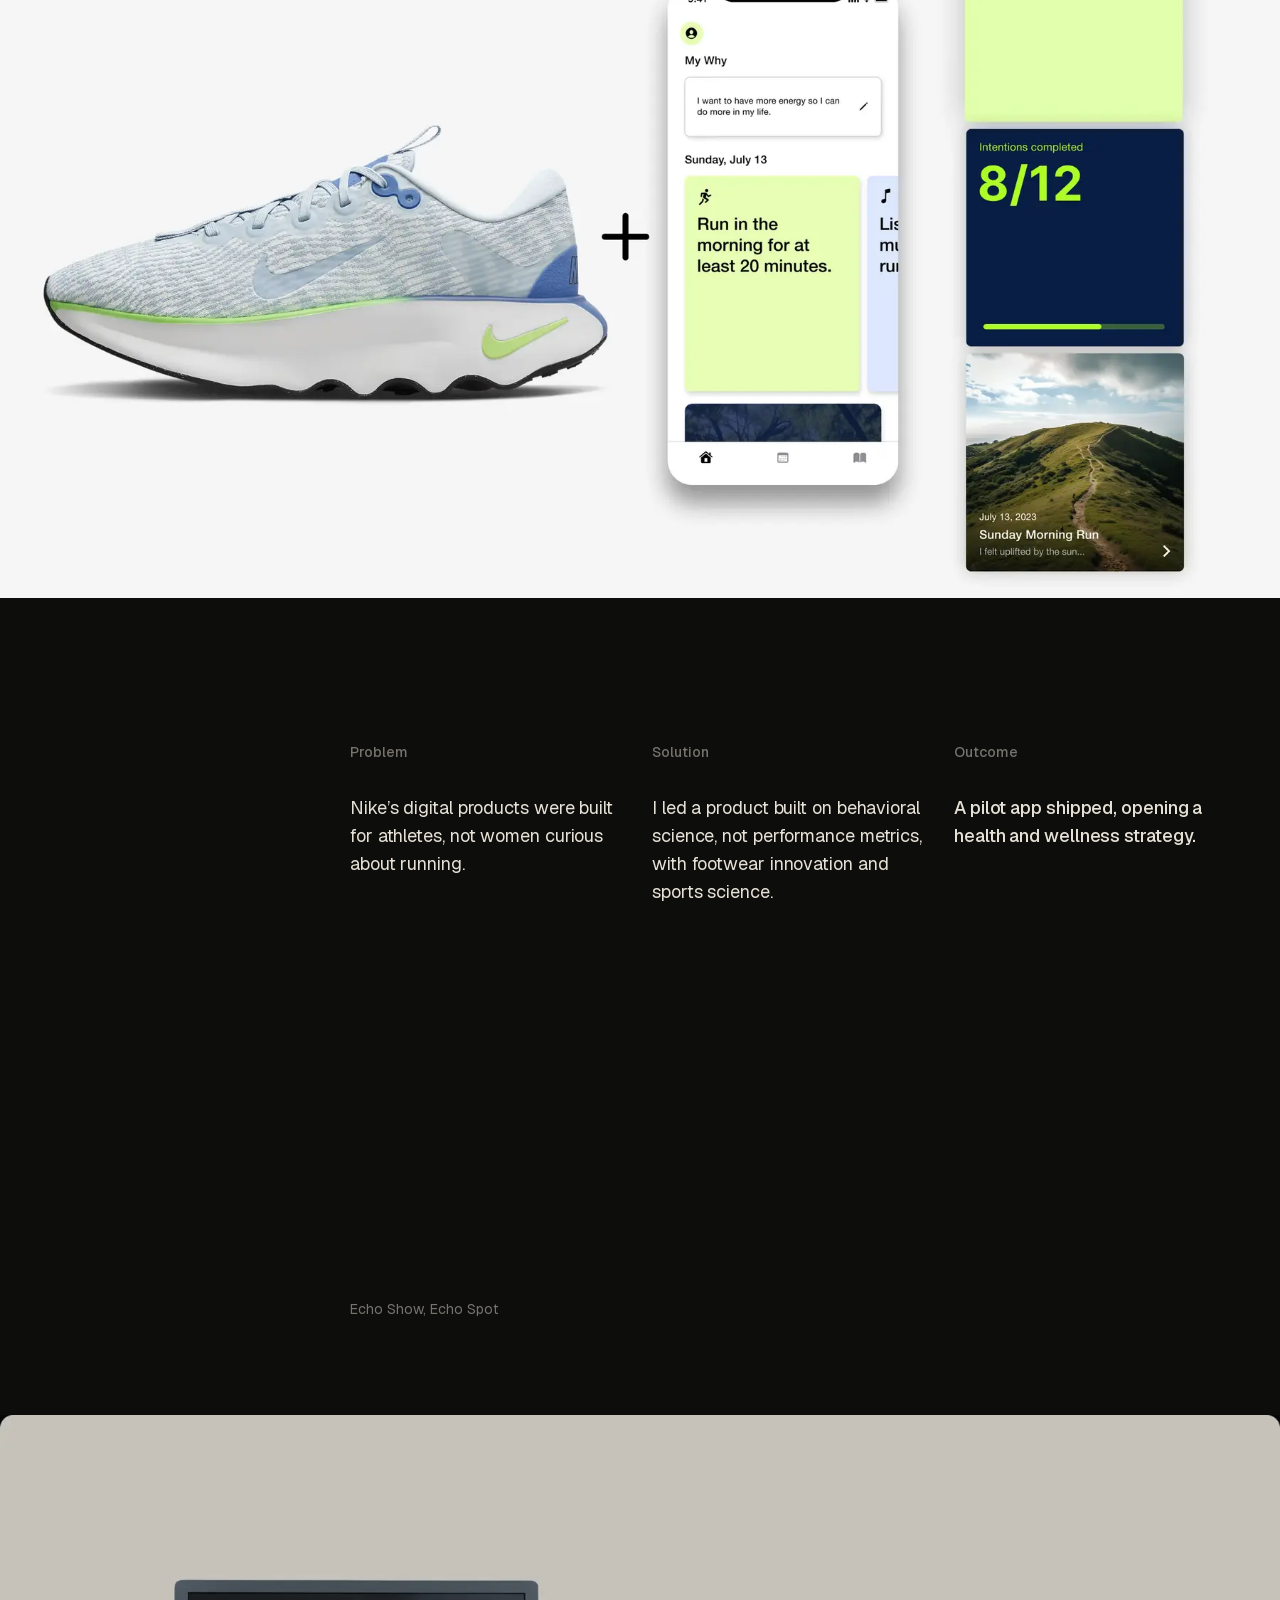
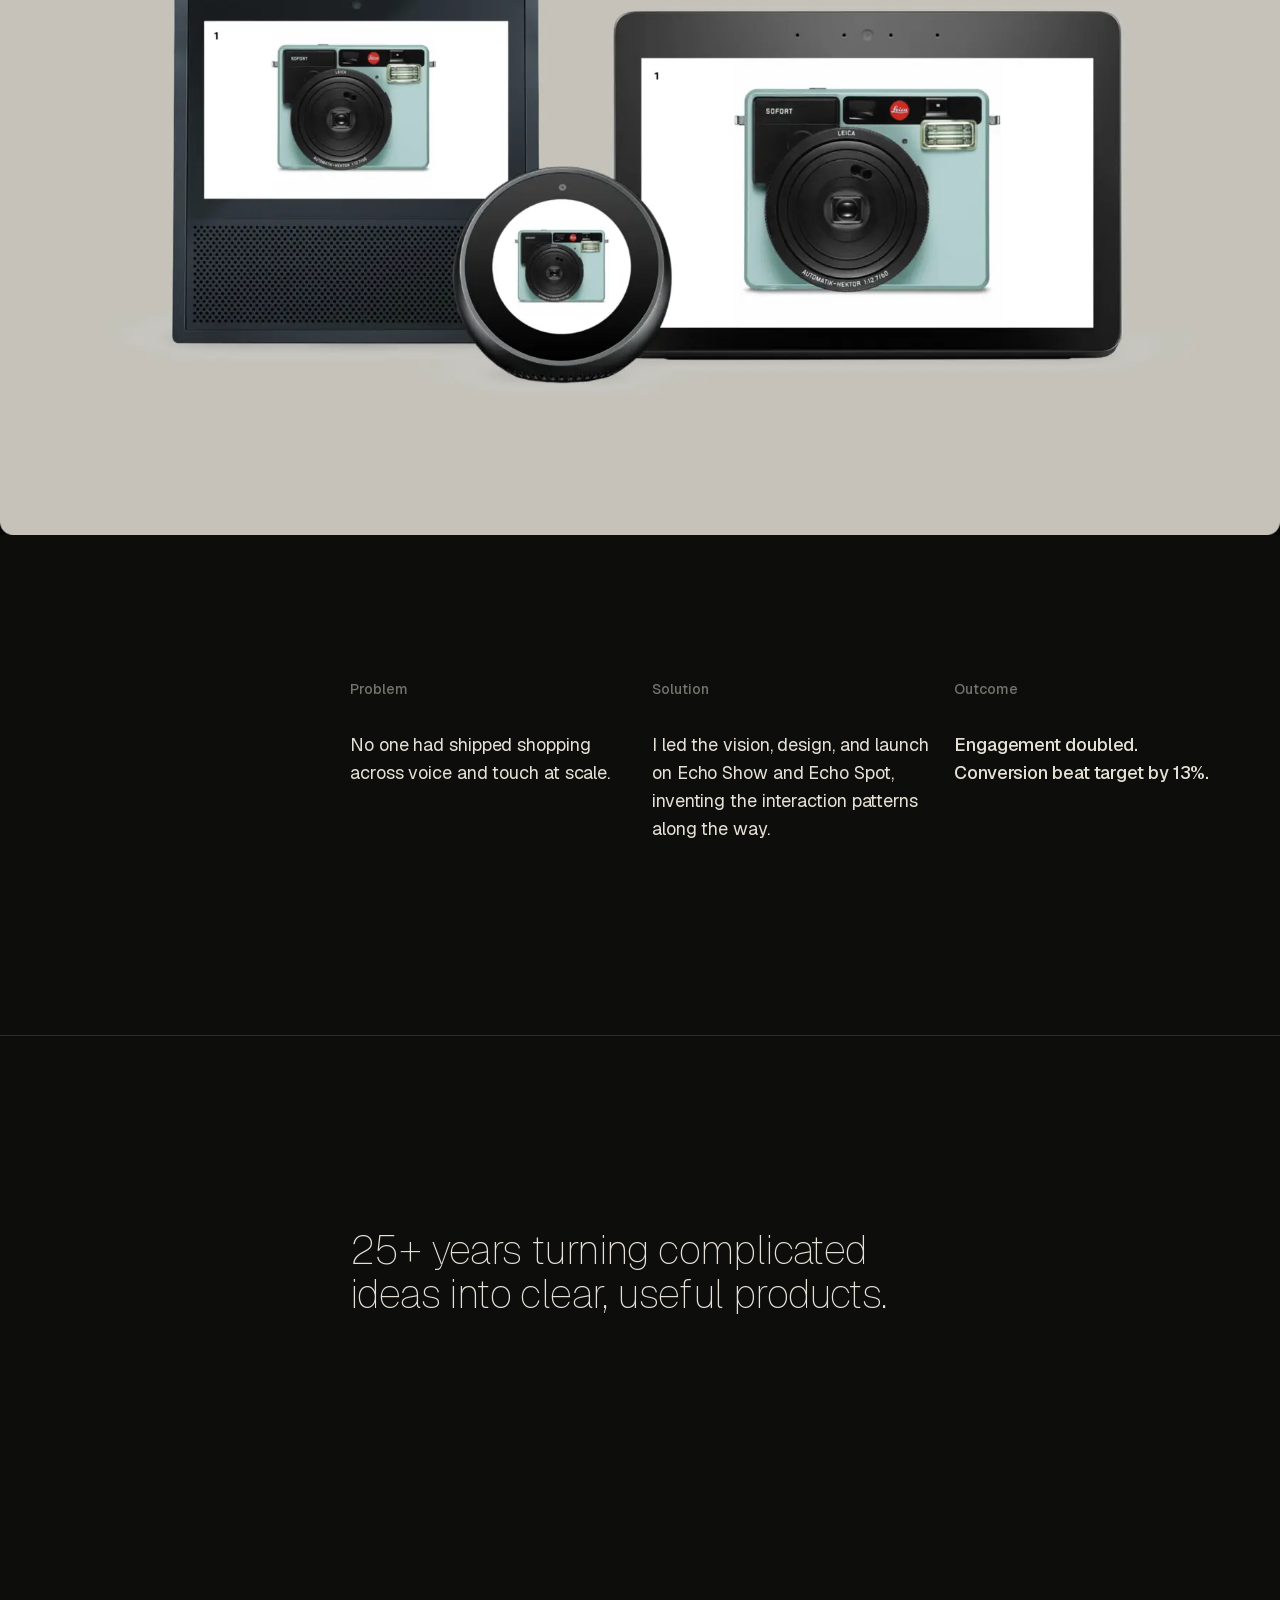
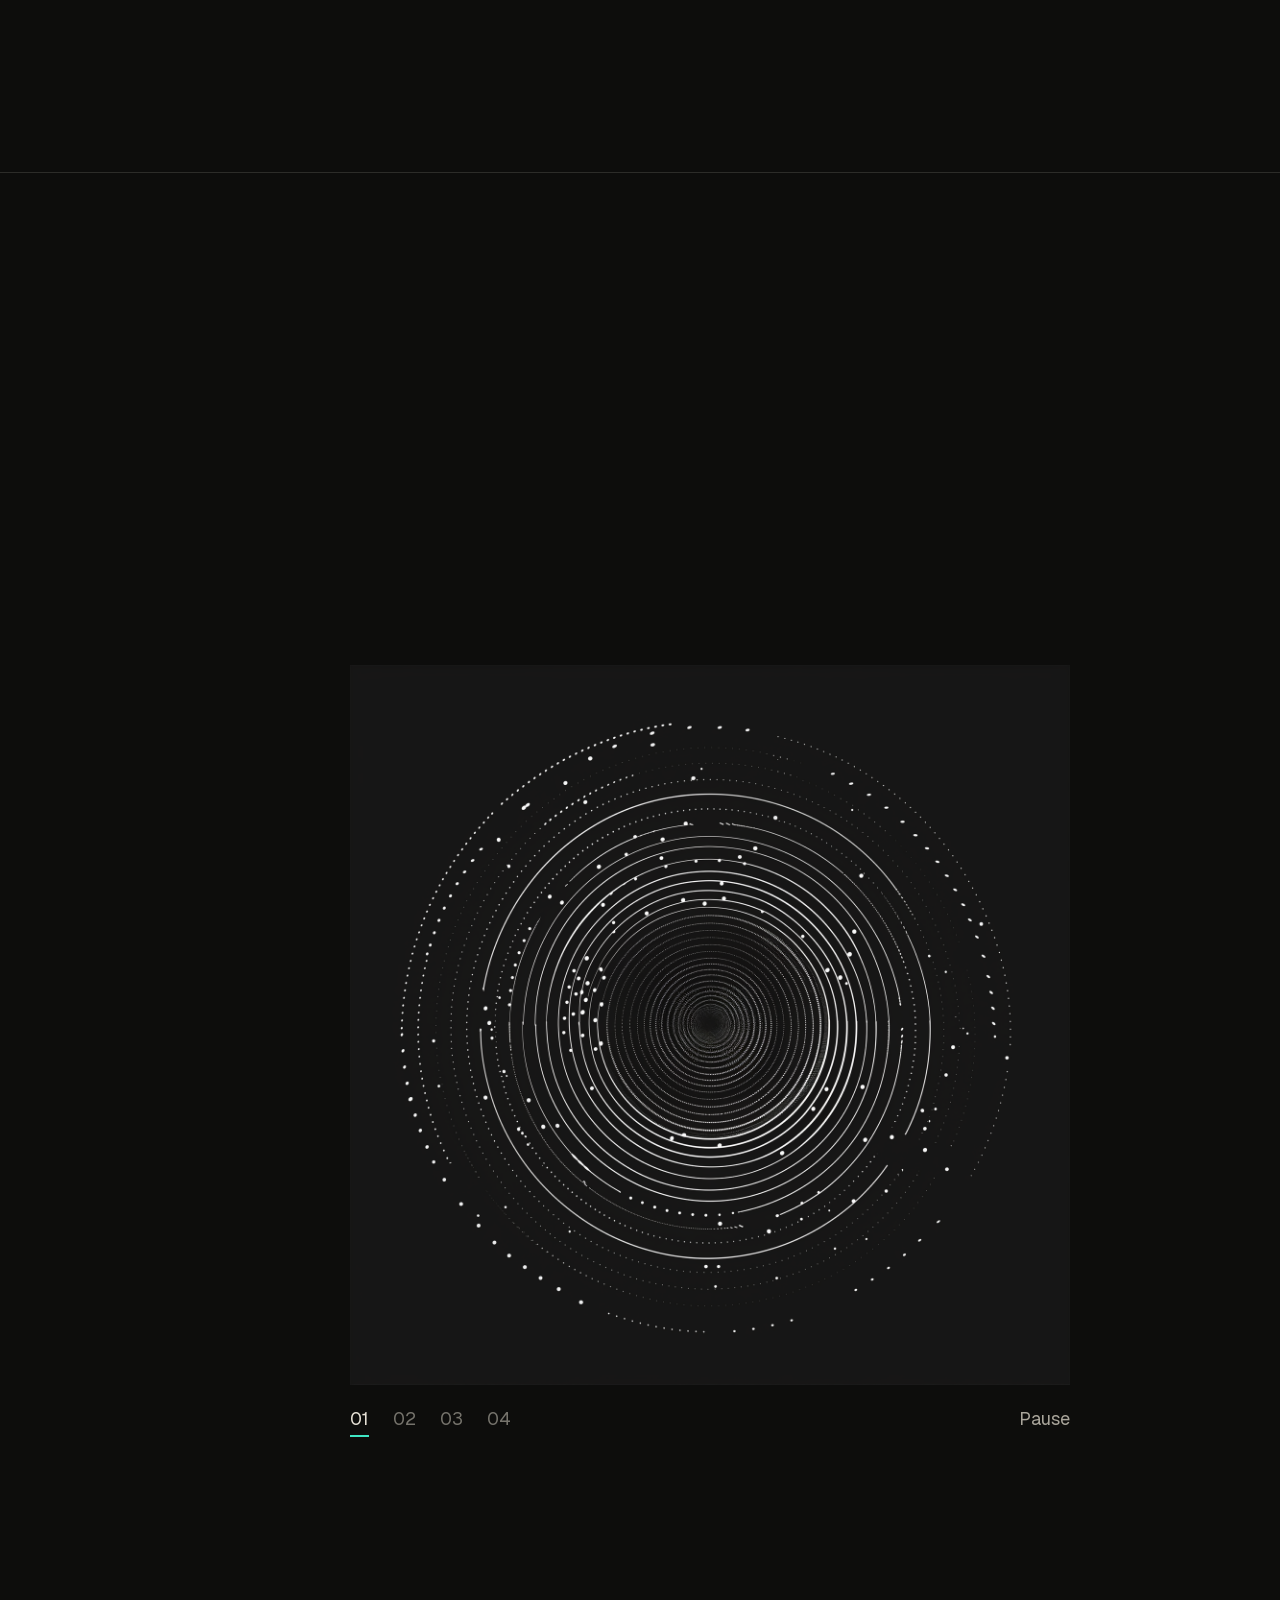
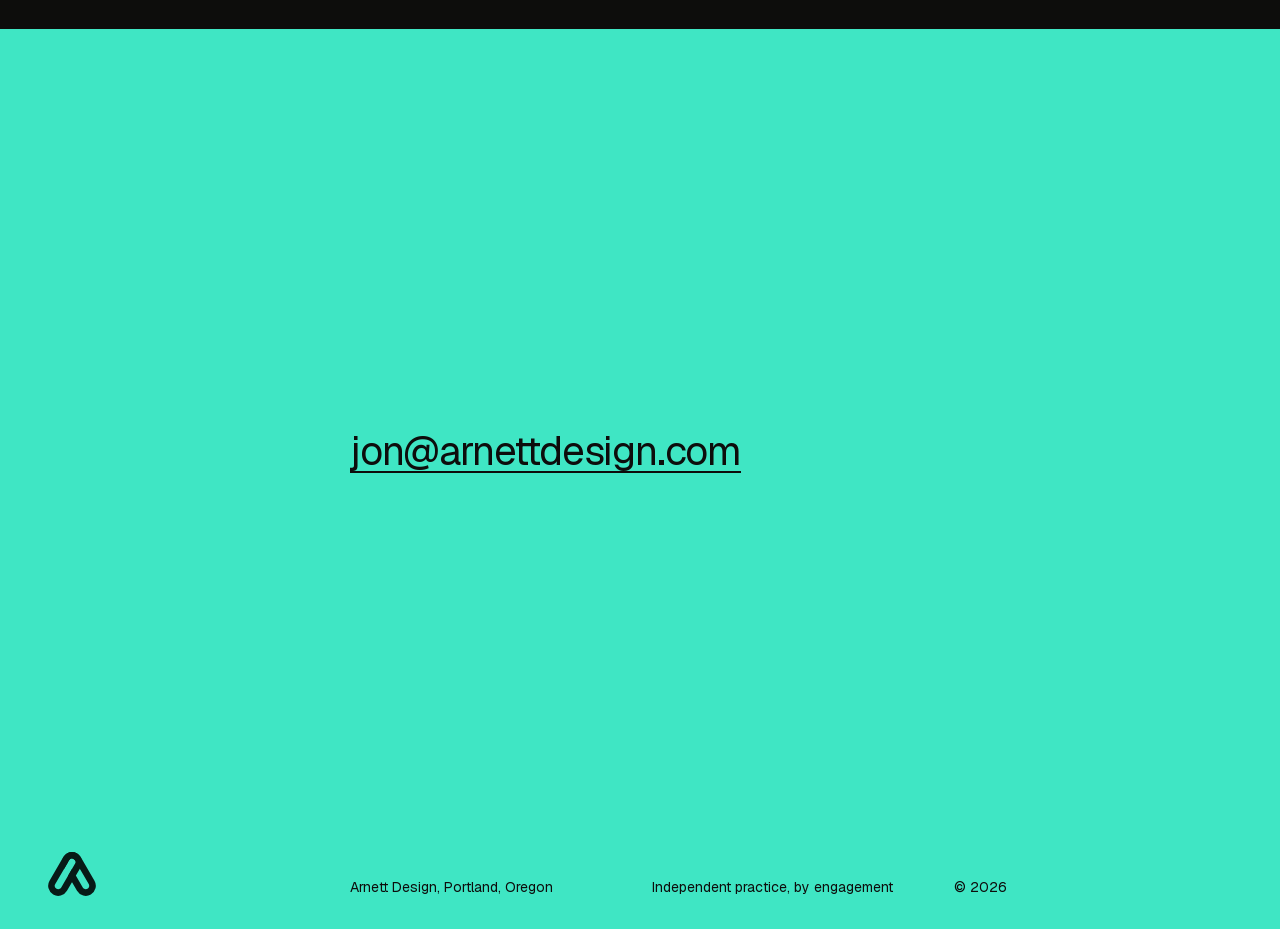
==== commit 22679d79: "Mobile fixes: hero padding, masthead fade, hero meta scroll behaviour" ====
--- a/index.html
+++ b/index.html
@@ -20,9 +20,9 @@
   <link rel="icon" href="favicon-32.png" sizes="32x32" type="image/png">
   <link rel="apple-touch-icon" href="apple-touch-icon.png">
   <link rel="preload" href="fonts/geist-latin-variable.woff2" as="font" type="font/woff2" crossorigin>
-  <link rel="stylesheet" href="css/site.css?v=2026-10-08d">
+  <link rel="stylesheet" href="css/site.css?v=2026-10-09b">
   <script>document.documentElement.classList.add('js');</script>
-  <script src="js/site.js?v=2026-10-08d" defer></script>
+  <script src="js/site.js?v=2026-10-09b" defer></script>
   <script defer src="/_vercel/insights/script.js"></script>
 </head>
 <body>
--- a/css/site.css
+++ b/css/site.css
@@ -189,7 +189,7 @@
 .icon-btn { grid-column: -2 / -1; justify-self: end; width: 48px; height: 48px; padding: 8px; margin: -8px; border: 0; background: transparent; color: var(--text-primary); cursor: pointer; pointer-events: auto; transition: color var(--duration-base) var(--ease-out); }
 .icon-btn svg { display: block; width: 100%; height: 100%; }
 .masthead::before { content: ""; position: absolute; inset: 0 0 calc(-1 * var(--space-6)) 0; z-index: -1; pointer-events: none; background: linear-gradient(to bottom, color-mix(in srgb, var(--surface-page) 80%, transparent) 30%, transparent); -webkit-backdrop-filter: blur(12px); backdrop-filter: blur(12px); -webkit-mask-image: linear-gradient(to bottom, #000 45%, transparent); mask-image: linear-gradient(to bottom, #000 45%, transparent); transition: opacity var(--duration-base) var(--ease-out); }
-.ad-on-signal .masthead::before { opacity: 0; }
+.ad-at-top .masthead::before, .ad-on-signal .masthead::before { opacity: 0; }
 .ad-on-signal .masthead > a { opacity: 0; pointer-events: none; }
 .ad-on-signal .masthead > .icon-btn { color: var(--text-on-signal); }
 
@@ -215,6 +215,7 @@
 .hero > .ad-grid, .hero > div, .contact > .ad-grid { width: 100%; }
 .hero { min-height: 100svh; display: flex; flex-direction: column; padding-top: calc(var(--space-4) + 48px + var(--space-16)); padding-bottom: var(--space-6); }
 .hero h1 { max-width: 15em; text-wrap: balance; }
+@media (max-width: 719px) { .hero { padding-top: calc(var(--space-4) + 48px + var(--space-6)); } }
 .blade { color: var(--blade-500); }
 .hero-meta { margin-top: auto; padding-top: var(--space-12); }
 .hero-meta .ad-grid { row-gap: var(--space-3); }
